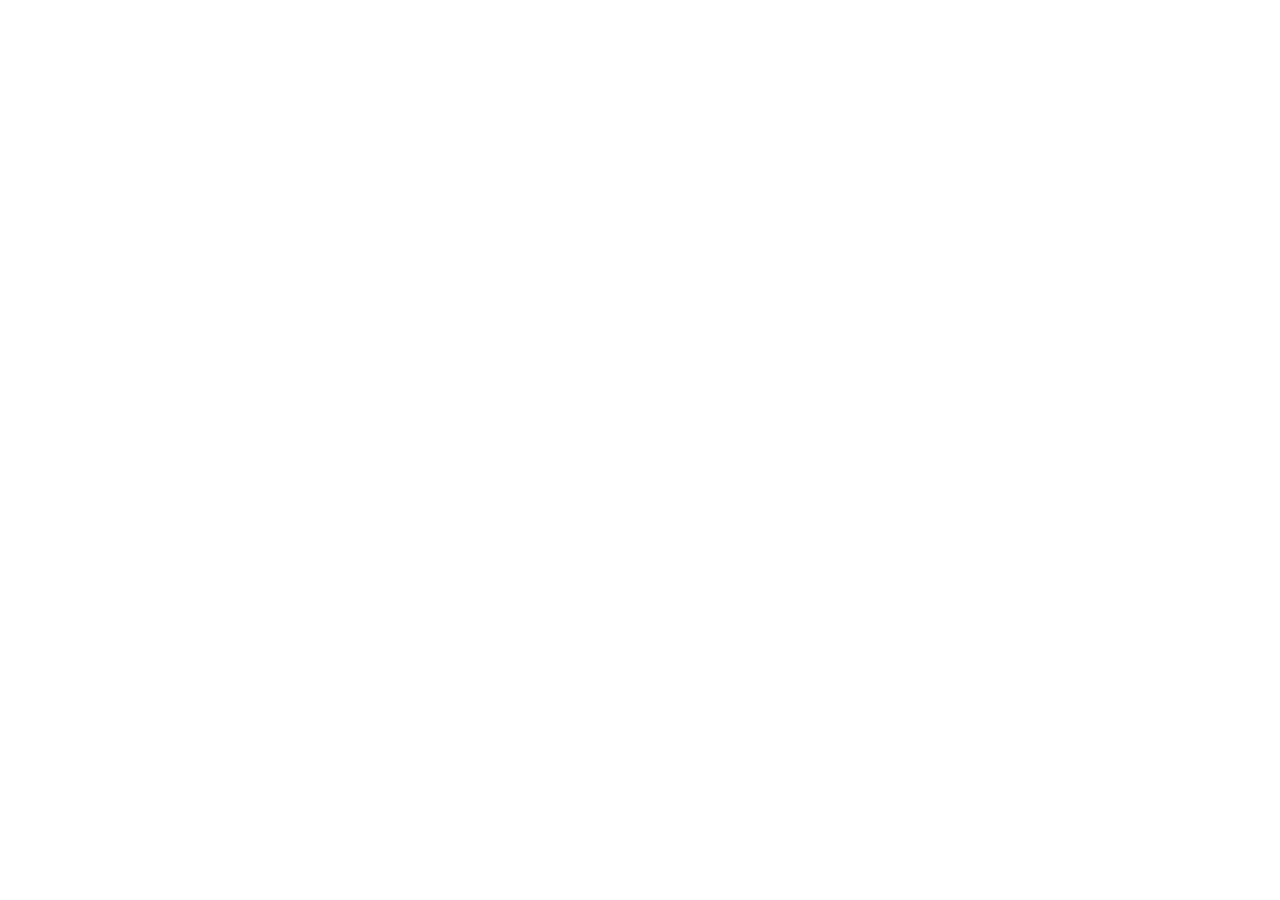
==== about.html @ caf55470 "Init : création du dépôt, arborescence des fichiers et structure HTML de base" ====
<!DOCTYPE html>
<html lang="fr">
<head> 
<meta charset="UTF-8"> 
<meta name="viewport" content="width=device-width, initial-scale=1.0"> 
<title>AfriTalent — Accueil</title> 
<!-- Bootstrap 5 via CDN : feuille de style --> 
<link 
href="https://cdn.jsdelivr.net/npm/bootstrap@5.3.0/dist/css/bootstrap.min.css" 
rel="stylesheet"> 
<!-- Votre feuille de style personnelle --> 
<link rel="stylesheet" href="css/style.css">
</head>
<body> 
<!-- Le contenu de la page sera ajoute ici --> 
<!-- Bootstrap 5 via CDN : script JavaScript --> 
<script 
src="https://cdn.jsdelivr.net/npm/bootstrap@5.3.0/dist/js/bootstrap.bundle.min.js"
></script> 
<!-- Votre script JavaScript --> 
<script src="js/main.js"></script>
</body>
</html>
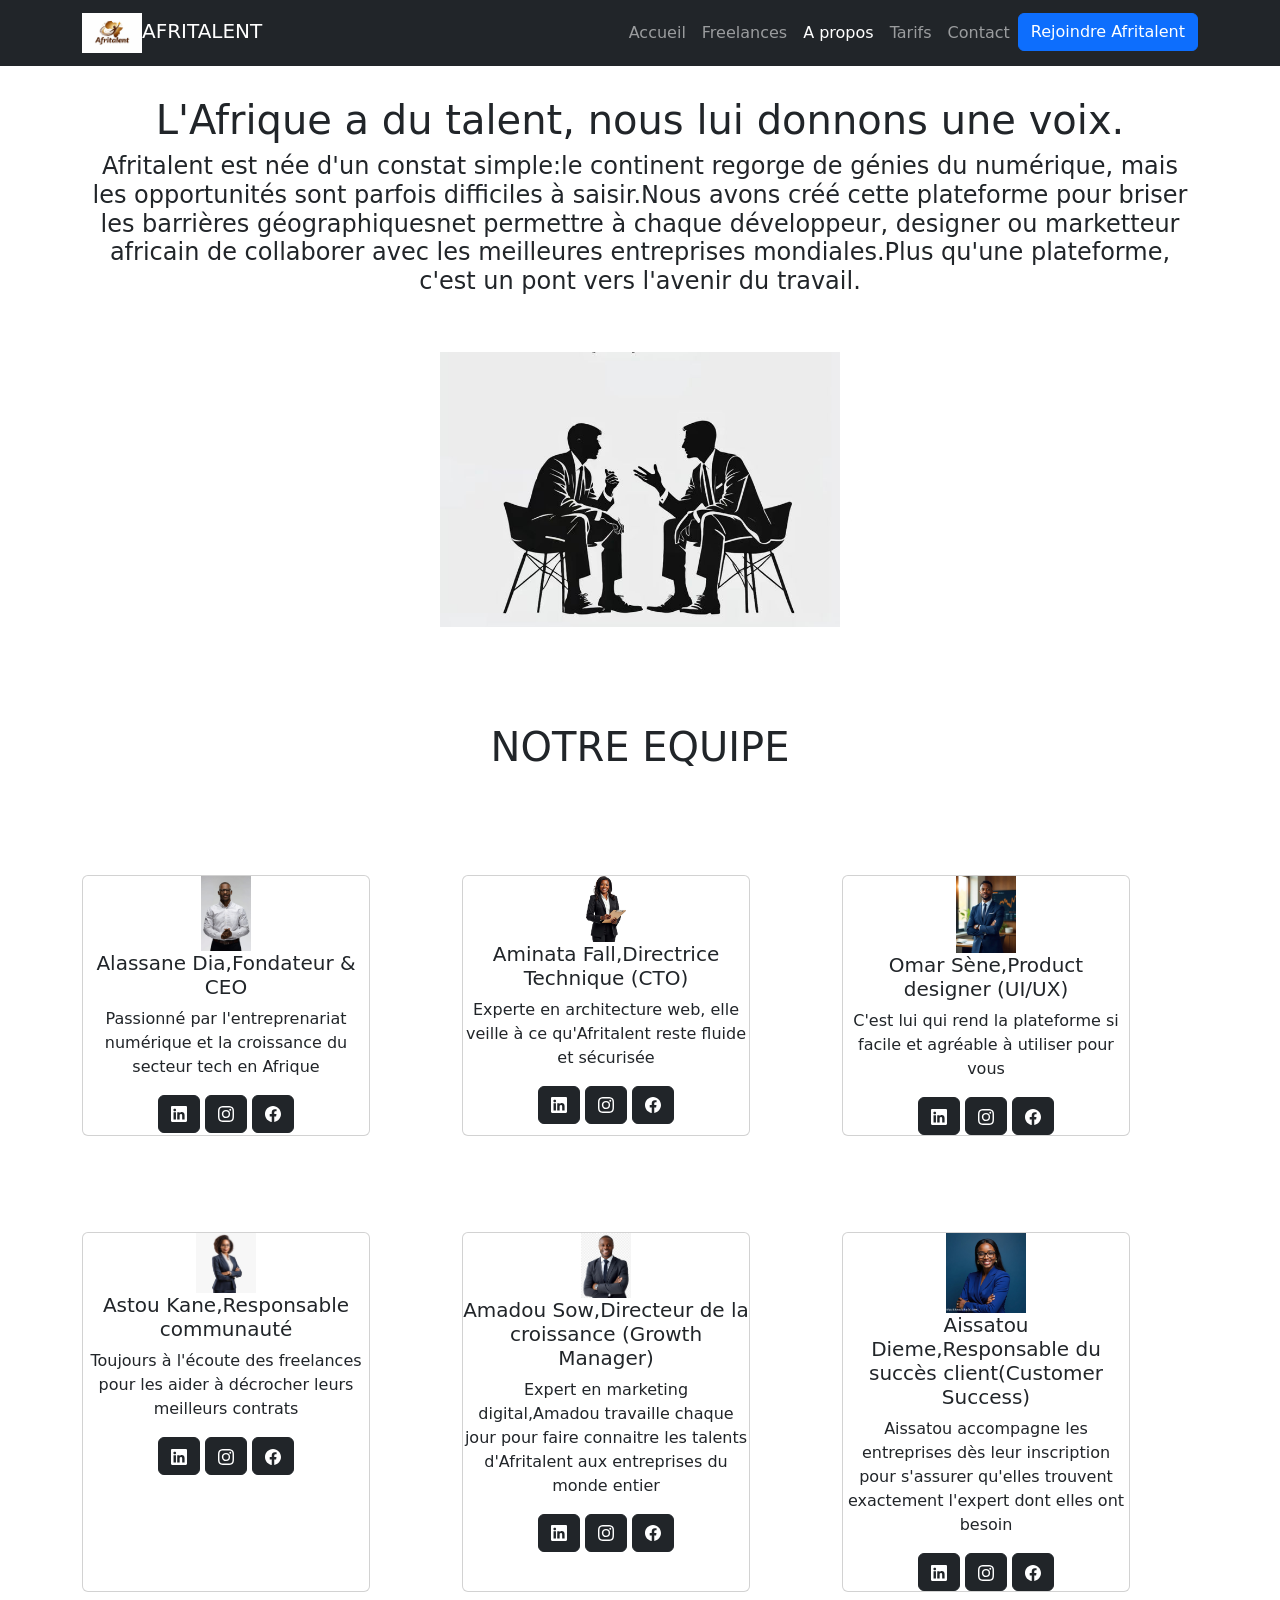
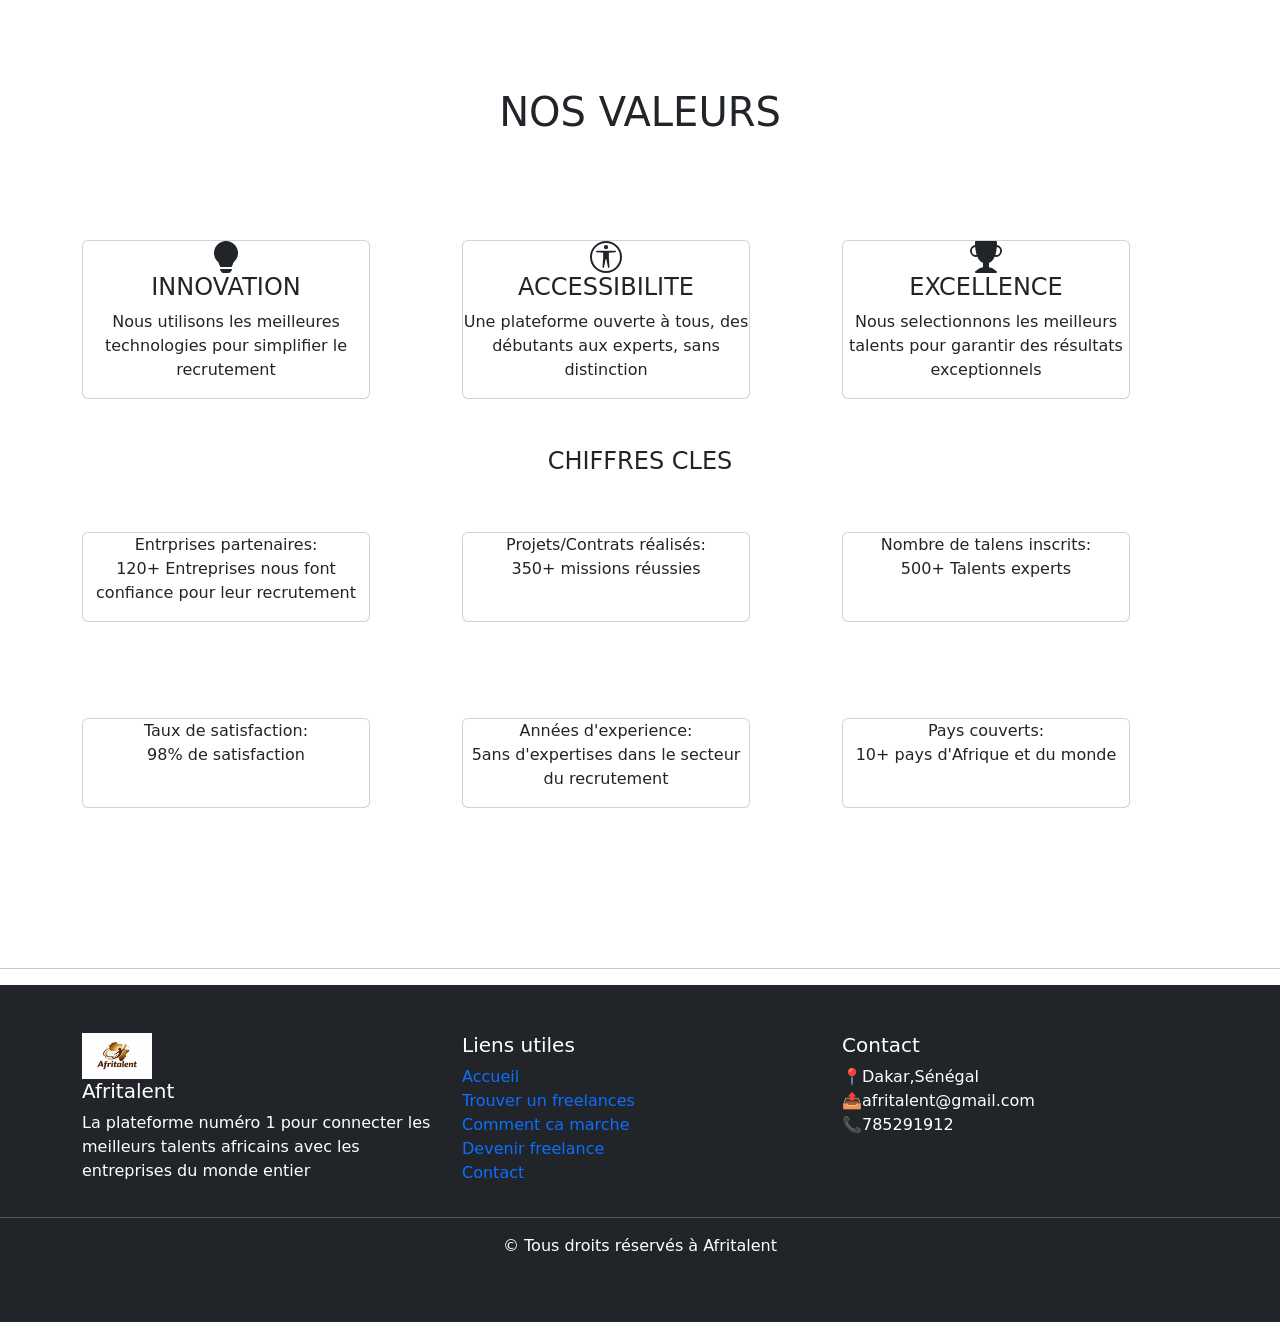
==== commit f10a31d1: "HTML : structure complète des 5 pages avec sections et contenu texte" ====
--- a/about.html
+++ b/about.html
@@ -3,7 +3,7 @@
 <head> 
 <meta charset="UTF-8"> 
 <meta name="viewport" content="width=device-width, initial-scale=1.0"> 
-<title>AfriTalent — Accueil</title> 
+<title>AfriTalent — About</title> 
 <!-- Bootstrap 5 via CDN : feuille de style --> 
 <link 
 href="https://cdn.jsdelivr.net/npm/bootstrap@5.3.0/dist/css/bootstrap.min.css" 
@@ -12,6 +12,279 @@
 <link rel="stylesheet" href="css/style.css">
 </head>
 <body> 
+    <header>
+     <nav class="navbar navbar-expand-lg navbar-dark bg-dark fixed-top">
+      <div class="container">
+        <a  class="navbar-brand " href="index.html"><img src="image/projet1.jpeg" alt="" width="60px">AFRITALENT</a>
+          <ul  class="navbar-nav ms-auto" id="menu"> 
+            <li class="nav-item"><a  class="nav-link" href="index.html" >Accueil</a></li>
+            <li class="nav-item"><a  class="nav-link" href="freelances.html">Freelances</a></li>
+            <li class="nav-item"><a  class="nav-link active" href="about.html">A propos</a></li>
+            <li class="nav-item"><a  class="nav-link" href="tarifs.html">Tarifs</a></li>
+            <li class="nav-item"><a  class="nav-link" href="contact.html">Contact</a></li>
+            <li class="nav-item">
+              <a  class="btn btn-primary text-white" href="#">Rejoindre Afritalent</a>
+            </li>
+          </ul>
+      </div>
+     </nav>
+  </header>
+  <section id="histoire" class="py-5">
+    <div class=" container py-5">
+      <div class="row text-center">
+        <h1>L'Afrique a du talent, nous lui donnons une voix.</h1>
+        <h4>Afritalent est née d'un constat simple:le continent regorge de génies du numérique, mais les opportunités sont parfois 
+        difficiles à saisir.Nous avons créé cette plateforme pour briser les barrières géographiquesnet permettre à chaque développeur, designer ou marketteur
+        africain de collaborer avec les meilleures entreprises mondiales.Plus qu'une plateforme, c'est un pont vers l'avenir du travail.
+        </h4>
+        <div class="text-center py-5">
+        <img src="image/22.jpg" alt="" width="400px" class="text-center">
+      </div>
+      <div class="py-5 text-center">
+         <h1>NOTRE EQUIPE</h1>
+      </div>
+      <div class="col-md-4 text-center py-5">
+        <div class="card h-100" style="width: 18rem;" >
+            <div class="text-center">
+              <img src="image/23.jpg" alt="" width="50px">
+              <h5>Alassane Dia,Fondateur & CEO</h5>
+              <P>Passionné par l'entreprenariat numérique et la croissance du secteur tech en Afrique</P>
+              <a href="#" class="btn btn-dark"><svg xmlns="http://www.w3.org/2000/svg" width="16" height="16" fill="currentColor" class="bi bi-linkedin" viewBox="0 0 16 16">
+                  <path d="M0 1.146C0 .513.526 0 1.175 0h13.65C15.474 0 16 .513 16 1.146v13.708c0 .633-.526 1.146-1.175 1.146H1.175C.526 16 0 15.487 0 14.854zm4.943 12.248V6.169H2.542v7.225zm-1.2-8.212c.837 0 1.358-.554 1.358-1.248-.015-.709-.52-1.248-1.342-1.248S2.4 3.226 2.4 3.934c0 .694.521 1.248 1.327 1.248zm4.908 8.212V9.359c0-.216.016-.432.08-.586.173-.431.568-.878 1.232-.878.869 0 1.216.662 1.216 1.634v3.865h2.401V9.25c0-2.22-1.184-3.252-2.764-3.252-1.274 0-1.845.7-2.165 1.193v.025h-.016l.016-.025V6.169h-2.4c.03.678 0 7.225 0 7.225z"/>
+                </svg></a>
+                <a href="#" class="btn btn-dark"><svg xmlns="http://www.w3.org/2000/svg" width="16" height="16" fill="currentColor" class="bi bi-instagram" viewBox="0 0 16 16">
+                <path d="M8 0C5.829 0 5.556.01 4.703.048 3.85.088 3.269.222 2.76.42a3.9 3.9 0 0 0-1.417.923A3.9 3.9 0 0 0 .42 2.76C.222 3.268.087 3.85.048 4.7.01 5.555 0 5.827 0 8.001c0 2.172.01 2.444.048 3.297.04.852.174 1.433.372 1.942.205.526.478.972.923 1.417.444.445.89.719 1.416.923.51.198 1.09.333 1.942.372C5.555 15.99 5.827 16 8 16s2.444-.01 3.298-.048c.851-.04 1.434-.174 1.943-.372a3.9 3.9 0 0 0 1.416-.923c.445-.445.718-.891.923-1.417.197-.509.332-1.09.372-1.942C15.99 10.445 16 10.173 16 8s-.01-2.445-.048-3.299c-.04-.851-.175-1.433-.372-1.941a3.9 3.9 0 0 0-.923-1.417A3.9 3.9 0 0 0 13.24.42c-.51-.198-1.092-.333-1.943-.372C10.443.01 10.172 0 7.998 0zm-.717 1.442h.718c2.136 0 2.389.007 3.232.046.78.035 1.204.166 1.486.275.373.145.64.319.92.599s.453.546.598.92c.11.281.24.705.275 1.485.039.843.047 1.096.047 3.231s-.008 2.389-.047 3.232c-.035.78-.166 1.203-.275 1.485a2.5 2.5 0 0 1-.599.919c-.28.28-.546.453-.92.598-.28.11-.704.24-1.485.276-.843.038-1.096.047-3.232.047s-2.39-.009-3.233-.047c-.78-.036-1.203-.166-1.485-.276a2.5 2.5 0 0 1-.92-.598 2.5 2.5 0 0 1-.6-.92c-.109-.281-.24-.705-.275-1.485-.038-.843-.046-1.096-.046-3.233s.008-2.388.046-3.231c.036-.78.166-1.204.276-1.486.145-.373.319-.64.599-.92s.546-.453.92-.598c.282-.11.705-.24 1.485-.276.738-.034 1.024-.044 2.515-.045zm4.988 1.328a.96.96 0 1 0 0 1.92.96.96 0 0 0 0-1.92m-4.27 1.122a4.109 4.109 0 1 0 0 8.217 4.109 4.109 0 0 0 0-8.217m0 1.441a2.667 2.667 0 1 1 0 5.334 2.667 2.667 0 0 1 0-5.334"/>
+                  </svg></a>
+                  <a href="#" class="btn btn-dark"><svg xmlns="http://www.w3.org/2000/svg" width="16" height="16" fill="currentColor" class="bi bi-facebook" viewBox="0 0 16 16">
+                   <path d="M16 8.049c0-4.446-3.582-8.05-8-8.05C3.58 0-.002 3.603-.002 8.05c0 4.017 2.926 7.347 6.75 7.951v-5.625h-2.03V8.05H6.75V6.275c0-2.017 1.195-3.131 3.022-3.131.876 0 1.791.157 1.791.157v1.98h-1.009c-.993 0-1.303.621-1.303 1.258v1.51h2.218l-.354 2.326H9.25V16c3.824-.604 6.75-3.934 6.75-7.951"/>
+                  </svg></a>
+                  
+            </div>
+        </div>
+      </div>
+
+      <div class="col-md-4 py-5 text-center">
+        <div class="card h-100" style="width: 18rem;" >
+            <div class="text-center">
+              <img src="image/24.jpg" alt="" width="40px">
+              <h5>Aminata Fall,Directrice Technique (CTO)</h5>
+              <P>Experte en architecture web, elle veille à ce qu'Afritalent reste fluide et sécurisée</P>
+              <a href="#" class="btn btn-dark"><svg xmlns="http://www.w3.org/2000/svg" width="16" height="16" fill="currentColor" class="bi bi-linkedin" viewBox="0 0 16 16">
+                  <path d="M0 1.146C0 .513.526 0 1.175 0h13.65C15.474 0 16 .513 16 1.146v13.708c0 .633-.526 1.146-1.175 1.146H1.175C.526 16 0 15.487 0 14.854zm4.943 12.248V6.169H2.542v7.225zm-1.2-8.212c.837 0 1.358-.554 1.358-1.248-.015-.709-.52-1.248-1.342-1.248S2.4 3.226 2.4 3.934c0 .694.521 1.248 1.327 1.248zm4.908 8.212V9.359c0-.216.016-.432.08-.586.173-.431.568-.878 1.232-.878.869 0 1.216.662 1.216 1.634v3.865h2.401V9.25c0-2.22-1.184-3.252-2.764-3.252-1.274 0-1.845.7-2.165 1.193v.025h-.016l.016-.025V6.169h-2.4c.03.678 0 7.225 0 7.225z"/>
+                </svg></a>
+              <a href="#" class="btn btn-dark"><svg xmlns="http://www.w3.org/2000/svg" width="16" height="16" fill="currentColor" class="bi bi-instagram" viewBox="0 0 16 16">
+                <path d="M8 0C5.829 0 5.556.01 4.703.048 3.85.088 3.269.222 2.76.42a3.9 3.9 0 0 0-1.417.923A3.9 3.9 0 0 0 .42 2.76C.222 3.268.087 3.85.048 4.7.01 5.555 0 5.827 0 8.001c0 2.172.01 2.444.048 3.297.04.852.174 1.433.372 1.942.205.526.478.972.923 1.417.444.445.89.719 1.416.923.51.198 1.09.333 1.942.372C5.555 15.99 5.827 16 8 16s2.444-.01 3.298-.048c.851-.04 1.434-.174 1.943-.372a3.9 3.9 0 0 0 1.416-.923c.445-.445.718-.891.923-1.417.197-.509.332-1.09.372-1.942C15.99 10.445 16 10.173 16 8s-.01-2.445-.048-3.299c-.04-.851-.175-1.433-.372-1.941a3.9 3.9 0 0 0-.923-1.417A3.9 3.9 0 0 0 13.24.42c-.51-.198-1.092-.333-1.943-.372C10.443.01 10.172 0 7.998 0zm-.717 1.442h.718c2.136 0 2.389.007 3.232.046.78.035 1.204.166 1.486.275.373.145.64.319.92.599s.453.546.598.92c.11.281.24.705.275 1.485.039.843.047 1.096.047 3.231s-.008 2.389-.047 3.232c-.035.78-.166 1.203-.275 1.485a2.5 2.5 0 0 1-.599.919c-.28.28-.546.453-.92.598-.28.11-.704.24-1.485.276-.843.038-1.096.047-3.232.047s-2.39-.009-3.233-.047c-.78-.036-1.203-.166-1.485-.276a2.5 2.5 0 0 1-.92-.598 2.5 2.5 0 0 1-.6-.92c-.109-.281-.24-.705-.275-1.485-.038-.843-.046-1.096-.046-3.233s.008-2.388.046-3.231c.036-.78.166-1.204.276-1.486.145-.373.319-.64.599-.92s.546-.453.92-.598c.282-.11.705-.24 1.485-.276.738-.034 1.024-.044 2.515-.045zm4.988 1.328a.96.96 0 1 0 0 1.92.96.96 0 0 0 0-1.92m-4.27 1.122a4.109 4.109 0 1 0 0 8.217 4.109 4.109 0 0 0 0-8.217m0 1.441a2.667 2.667 0 1 1 0 5.334 2.667 2.667 0 0 1 0-5.334"/>
+                  </svg></a>
+                 <a href="#" class="btn btn-dark"><svg xmlns="http://www.w3.org/2000/svg" width="16" height="16" fill="currentColor" class="bi bi-facebook" viewBox="0 0 16 16">
+                   <path d="M16 8.049c0-4.446-3.582-8.05-8-8.05C3.58 0-.002 3.603-.002 8.05c0 4.017 2.926 7.347 6.75 7.951v-5.625h-2.03V8.05H6.75V6.275c0-2.017 1.195-3.131 3.022-3.131.876 0 1.791.157 1.791.157v1.98h-1.009c-.993 0-1.303.621-1.303 1.258v1.51h2.218l-.354 2.326H9.25V16c3.824-.604 6.75-3.934 6.75-7.951"/>
+                  </svg></a>
+                 
+            </div>
+        </div>
+      </div>
+
+      <div class="col-md-4 py-5 text-center">
+        <div class="card h-100" style="width: 18rem;" >
+            <div class="text-center">
+              <img src="image/25.jpg" alt="" width="60px">
+              <h5>Omar Sène,Product designer (UI/UX)</h5>
+              <P>C'est lui qui rend la plateforme si facile et agréable à utiliser pour vous </P>
+              <a href="#" class="btn btn-dark"><svg xmlns="http://www.w3.org/2000/svg" width="16" height="16" fill="currentColor" class="bi bi-linkedin" viewBox="0 0 16 16">
+                  <path d="M0 1.146C0 .513.526 0 1.175 0h13.65C15.474 0 16 .513 16 1.146v13.708c0 .633-.526 1.146-1.175 1.146H1.175C.526 16 0 15.487 0 14.854zm4.943 12.248V6.169H2.542v7.225zm-1.2-8.212c.837 0 1.358-.554 1.358-1.248-.015-.709-.52-1.248-1.342-1.248S2.4 3.226 2.4 3.934c0 .694.521 1.248 1.327 1.248zm4.908 8.212V9.359c0-.216.016-.432.08-.586.173-.431.568-.878 1.232-.878.869 0 1.216.662 1.216 1.634v3.865h2.401V9.25c0-2.22-1.184-3.252-2.764-3.252-1.274 0-1.845.7-2.165 1.193v.025h-.016l.016-.025V6.169h-2.4c.03.678 0 7.225 0 7.225z"/>
+                </svg></a>
+              
+                <a href="#" class="btn btn-dark"><svg xmlns="http://www.w3.org/2000/svg" width="16" height="16" fill="currentColor" class="bi bi-instagram" viewBox="0 0 16 16">
+                <path d="M8 0C5.829 0 5.556.01 4.703.048 3.85.088 3.269.222 2.76.42a3.9 3.9 0 0 0-1.417.923A3.9 3.9 0 0 0 .42 2.76C.222 3.268.087 3.85.048 4.7.01 5.555 0 5.827 0 8.001c0 2.172.01 2.444.048 3.297.04.852.174 1.433.372 1.942.205.526.478.972.923 1.417.444.445.89.719 1.416.923.51.198 1.09.333 1.942.372C5.555 15.99 5.827 16 8 16s2.444-.01 3.298-.048c.851-.04 1.434-.174 1.943-.372a3.9 3.9 0 0 0 1.416-.923c.445-.445.718-.891.923-1.417.197-.509.332-1.09.372-1.942C15.99 10.445 16 10.173 16 8s-.01-2.445-.048-3.299c-.04-.851-.175-1.433-.372-1.941a3.9 3.9 0 0 0-.923-1.417A3.9 3.9 0 0 0 13.24.42c-.51-.198-1.092-.333-1.943-.372C10.443.01 10.172 0 7.998 0zm-.717 1.442h.718c2.136 0 2.389.007 3.232.046.78.035 1.204.166 1.486.275.373.145.64.319.92.599s.453.546.598.92c.11.281.24.705.275 1.485.039.843.047 1.096.047 3.231s-.008 2.389-.047 3.232c-.035.78-.166 1.203-.275 1.485a2.5 2.5 0 0 1-.599.919c-.28.28-.546.453-.92.598-.28.11-.704.24-1.485.276-.843.038-1.096.047-3.232.047s-2.39-.009-3.233-.047c-.78-.036-1.203-.166-1.485-.276a2.5 2.5 0 0 1-.92-.598 2.5 2.5 0 0 1-.6-.92c-.109-.281-.24-.705-.275-1.485-.038-.843-.046-1.096-.046-3.233s.008-2.388.046-3.231c.036-.78.166-1.204.276-1.486.145-.373.319-.64.599-.92s.546-.453.92-.598c.282-.11.705-.24 1.485-.276.738-.034 1.024-.044 2.515-.045zm4.988 1.328a.96.96 0 1 0 0 1.92.96.96 0 0 0 0-1.92m-4.27 1.122a4.109 4.109 0 1 0 0 8.217 4.109 4.109 0 0 0 0-8.217m0 1.441a2.667 2.667 0 1 1 0 5.334 2.667 2.667 0 0 1 0-5.334"/>
+                  </svg></a>
+                
+                  <a href="#" class="btn btn-dark"><svg xmlns="http://www.w3.org/2000/svg" width="16" height="16" fill="currentColor" class="bi bi-facebook" viewBox="0 0 16 16">
+                   <path d="M16 8.049c0-4.446-3.582-8.05-8-8.05C3.58 0-.002 3.603-.002 8.05c0 4.017 2.926 7.347 6.75 7.951v-5.625h-2.03V8.05H6.75V6.275c0-2.017 1.195-3.131 3.022-3.131.876 0 1.791.157 1.791.157v1.98h-1.009c-.993 0-1.303.621-1.303 1.258v1.51h2.218l-.354 2.326H9.25V16c3.824-.604 6.75-3.934 6.75-7.951"/>
+                  </svg></a>
+                  
+            </div>
+        </div>
+      </div>
+
+      <div class="col-md-4 py-5 text-center">
+        <div class="card h-100" style="width: 18rem;" >
+            <div class="text-center">
+              <img src="image/26.jpg" alt="" width="60px">
+              <h5>Astou Kane,Responsable communauté</h5>
+              <P>Toujours à l'écoute des freelances pour les aider à décrocher leurs meilleurs contrats</P>
+              <a href="#" class="btn btn-dark"><svg xmlns="http://www.w3.org/2000/svg" width="16" height="16" fill="currentColor" class="bi bi-linkedin" viewBox="0 0 16 16">
+                  <path d="M0 1.146C0 .513.526 0 1.175 0h13.65C15.474 0 16 .513 16 1.146v13.708c0 .633-.526 1.146-1.175 1.146H1.175C.526 16 0 15.487 0 14.854zm4.943 12.248V6.169H2.542v7.225zm-1.2-8.212c.837 0 1.358-.554 1.358-1.248-.015-.709-.52-1.248-1.342-1.248S2.4 3.226 2.4 3.934c0 .694.521 1.248 1.327 1.248zm4.908 8.212V9.359c0-.216.016-.432.08-.586.173-.431.568-.878 1.232-.878.869 0 1.216.662 1.216 1.634v3.865h2.401V9.25c0-2.22-1.184-3.252-2.764-3.252-1.274 0-1.845.7-2.165 1.193v.025h-.016l.016-.025V6.169h-2.4c.03.678 0 7.225 0 7.225z"/>
+                </svg></a>
+             
+                <a href="#" class="btn btn-dark"><svg xmlns="http://www.w3.org/2000/svg" width="16" height="16" fill="currentColor" class="bi bi-instagram" viewBox="0 0 16 16">
+                <path d="M8 0C5.829 0 5.556.01 4.703.048 3.85.088 3.269.222 2.76.42a3.9 3.9 0 0 0-1.417.923A3.9 3.9 0 0 0 .42 2.76C.222 3.268.087 3.85.048 4.7.01 5.555 0 5.827 0 8.001c0 2.172.01 2.444.048 3.297.04.852.174 1.433.372 1.942.205.526.478.972.923 1.417.444.445.89.719 1.416.923.51.198 1.09.333 1.942.372C5.555 15.99 5.827 16 8 16s2.444-.01 3.298-.048c.851-.04 1.434-.174 1.943-.372a3.9 3.9 0 0 0 1.416-.923c.445-.445.718-.891.923-1.417.197-.509.332-1.09.372-1.942C15.99 10.445 16 10.173 16 8s-.01-2.445-.048-3.299c-.04-.851-.175-1.433-.372-1.941a3.9 3.9 0 0 0-.923-1.417A3.9 3.9 0 0 0 13.24.42c-.51-.198-1.092-.333-1.943-.372C10.443.01 10.172 0 7.998 0zm-.717 1.442h.718c2.136 0 2.389.007 3.232.046.78.035 1.204.166 1.486.275.373.145.64.319.92.599s.453.546.598.92c.11.281.24.705.275 1.485.039.843.047 1.096.047 3.231s-.008 2.389-.047 3.232c-.035.78-.166 1.203-.275 1.485a2.5 2.5 0 0 1-.599.919c-.28.28-.546.453-.92.598-.28.11-.704.24-1.485.276-.843.038-1.096.047-3.232.047s-2.39-.009-3.233-.047c-.78-.036-1.203-.166-1.485-.276a2.5 2.5 0 0 1-.92-.598 2.5 2.5 0 0 1-.6-.92c-.109-.281-.24-.705-.275-1.485-.038-.843-.046-1.096-.046-3.233s.008-2.388.046-3.231c.036-.78.166-1.204.276-1.486.145-.373.319-.64.599-.92s.546-.453.92-.598c.282-.11.705-.24 1.485-.276.738-.034 1.024-.044 2.515-.045zm4.988 1.328a.96.96 0 1 0 0 1.92.96.96 0 0 0 0-1.92m-4.27 1.122a4.109 4.109 0 1 0 0 8.217 4.109 4.109 0 0 0 0-8.217m0 1.441a2.667 2.667 0 1 1 0 5.334 2.667 2.667 0 0 1 0-5.334"/>
+                  </svg></a>
+                
+                  <a href="#" class="btn btn-dark"><svg xmlns="http://www.w3.org/2000/svg" width="16" height="16" fill="currentColor" class="bi bi-facebook" viewBox="0 0 16 16">
+                   <path d="M16 8.049c0-4.446-3.582-8.05-8-8.05C3.58 0-.002 3.603-.002 8.05c0 4.017 2.926 7.347 6.75 7.951v-5.625h-2.03V8.05H6.75V6.275c0-2.017 1.195-3.131 3.022-3.131.876 0 1.791.157 1.791.157v1.98h-1.009c-.993 0-1.303.621-1.303 1.258v1.51h2.218l-.354 2.326H9.25V16c3.824-.604 6.75-3.934 6.75-7.951"/>
+                  </svg></a>
+                  
+            </div>
+        </div>
+      </div>
+
+      <div class="col-md-4 py-5 text-center">
+        <div class="card h-100" style="width: 18rem;" >
+            <div class="text-center">
+              <img src="image/27.jpg" alt="" width="50px">
+              <h5>Amadou Sow,Directeur de la croissance (Growth Manager)</h5>
+              <P>Expert en marketing digital,Amadou travaille chaque jour pour faire connaitre les talents d'Afritalent aux entreprises du monde entier</P>
+              <a href="#" class="btn btn-dark"><svg xmlns="http://www.w3.org/2000/svg" width="16" height="16" fill="currentColor" class="bi bi-linkedin" viewBox="0 0 16 16">
+                  <path d="M0 1.146C0 .513.526 0 1.175 0h13.65C15.474 0 16 .513 16 1.146v13.708c0 .633-.526 1.146-1.175 1.146H1.175C.526 16 0 15.487 0 14.854zm4.943 12.248V6.169H2.542v7.225zm-1.2-8.212c.837 0 1.358-.554 1.358-1.248-.015-.709-.52-1.248-1.342-1.248S2.4 3.226 2.4 3.934c0 .694.521 1.248 1.327 1.248zm4.908 8.212V9.359c0-.216.016-.432.08-.586.173-.431.568-.878 1.232-.878.869 0 1.216.662 1.216 1.634v3.865h2.401V9.25c0-2.22-1.184-3.252-2.764-3.252-1.274 0-1.845.7-2.165 1.193v.025h-.016l.016-.025V6.169h-2.4c.03.678 0 7.225 0 7.225z"/>
+                </svg></a>
+              
+                <a href="#" class="btn btn-dark"> <svg xmlns="http://www.w3.org/2000/svg" width="16" height="16" fill="currentColor" class="bi bi-instagram" viewBox="0 0 16 16">
+                <path d="M8 0C5.829 0 5.556.01 4.703.048 3.85.088 3.269.222 2.76.42a3.9 3.9 0 0 0-1.417.923A3.9 3.9 0 0 0 .42 2.76C.222 3.268.087 3.85.048 4.7.01 5.555 0 5.827 0 8.001c0 2.172.01 2.444.048 3.297.04.852.174 1.433.372 1.942.205.526.478.972.923 1.417.444.445.89.719 1.416.923.51.198 1.09.333 1.942.372C5.555 15.99 5.827 16 8 16s2.444-.01 3.298-.048c.851-.04 1.434-.174 1.943-.372a3.9 3.9 0 0 0 1.416-.923c.445-.445.718-.891.923-1.417.197-.509.332-1.09.372-1.942C15.99 10.445 16 10.173 16 8s-.01-2.445-.048-3.299c-.04-.851-.175-1.433-.372-1.941a3.9 3.9 0 0 0-.923-1.417A3.9 3.9 0 0 0 13.24.42c-.51-.198-1.092-.333-1.943-.372C10.443.01 10.172 0 7.998 0zm-.717 1.442h.718c2.136 0 2.389.007 3.232.046.78.035 1.204.166 1.486.275.373.145.64.319.92.599s.453.546.598.92c.11.281.24.705.275 1.485.039.843.047 1.096.047 3.231s-.008 2.389-.047 3.232c-.035.78-.166 1.203-.275 1.485a2.5 2.5 0 0 1-.599.919c-.28.28-.546.453-.92.598-.28.11-.704.24-1.485.276-.843.038-1.096.047-3.232.047s-2.39-.009-3.233-.047c-.78-.036-1.203-.166-1.485-.276a2.5 2.5 0 0 1-.92-.598 2.5 2.5 0 0 1-.6-.92c-.109-.281-.24-.705-.275-1.485-.038-.843-.046-1.096-.046-3.233s.008-2.388.046-3.231c.036-.78.166-1.204.276-1.486.145-.373.319-.64.599-.92s.546-.453.92-.598c.282-.11.705-.24 1.485-.276.738-.034 1.024-.044 2.515-.045zm4.988 1.328a.96.96 0 1 0 0 1.92.96.96 0 0 0 0-1.92m-4.27 1.122a4.109 4.109 0 1 0 0 8.217 4.109 4.109 0 0 0 0-8.217m0 1.441a2.667 2.667 0 1 1 0 5.334 2.667 2.667 0 0 1 0-5.334"/>
+                  </svg></a>
+               
+                  <a href="#" class="btn btn-dark"><svg xmlns="http://www.w3.org/2000/svg" width="16" height="16" fill="currentColor" class="bi bi-facebook" viewBox="0 0 16 16">
+                   <path d="M16 8.049c0-4.446-3.582-8.05-8-8.05C3.58 0-.002 3.603-.002 8.05c0 4.017 2.926 7.347 6.75 7.951v-5.625h-2.03V8.05H6.75V6.275c0-2.017 1.195-3.131 3.022-3.131.876 0 1.791.157 1.791.157v1.98h-1.009c-.993 0-1.303.621-1.303 1.258v1.51h2.218l-.354 2.326H9.25V16c3.824-.604 6.75-3.934 6.75-7.951"/>
+                  </svg></a>
+                  
+            </div>
+        </div>
+      </div>
+
+      <div class="col-md-4 py-5 text-center">
+        <div class="card h-100" style="width: 18rem;" >
+            <div class="text-center">
+              <img src="image/28.jpg" alt="" width="80px">
+              <h5>Aissatou Dieme,Responsable du succès client(Customer Success)</h5>
+              <P>Aissatou accompagne les entreprises dès leur inscription pour s'assurer qu'elles trouvent exactement l'expert dont elles ont besoin</P>
+              <a href="#" class="btn btn-dark"><svg xmlns="http://www.w3.org/2000/svg" width="16" height="16" fill="currentColor" class="bi bi-linkedin" viewBox="0 0 16 16">
+                  <path d="M0 1.146C0 .513.526 0 1.175 0h13.65C15.474 0 16 .513 16 1.146v13.708c0 .633-.526 1.146-1.175 1.146H1.175C.526 16 0 15.487 0 14.854zm4.943 12.248V6.169H2.542v7.225zm-1.2-8.212c.837 0 1.358-.554 1.358-1.248-.015-.709-.52-1.248-1.342-1.248S2.4 3.226 2.4 3.934c0 .694.521 1.248 1.327 1.248zm4.908 8.212V9.359c0-.216.016-.432.08-.586.173-.431.568-.878 1.232-.878.869 0 1.216.662 1.216 1.634v3.865h2.401V9.25c0-2.22-1.184-3.252-2.764-3.252-1.274 0-1.845.7-2.165 1.193v.025h-.016l.016-.025V6.169h-2.4c.03.678 0 7.225 0 7.225z"/>
+                </svg></a>
+             
+                <a href="#" class="btn btn-dark"><svg xmlns="http://www.w3.org/2000/svg" width="16" height="16" fill="currentColor" class="bi bi-instagram" viewBox="0 0 16 16">
+                <path d="M8 0C5.829 0 5.556.01 4.703.048 3.85.088 3.269.222 2.76.42a3.9 3.9 0 0 0-1.417.923A3.9 3.9 0 0 0 .42 2.76C.222 3.268.087 3.85.048 4.7.01 5.555 0 5.827 0 8.001c0 2.172.01 2.444.048 3.297.04.852.174 1.433.372 1.942.205.526.478.972.923 1.417.444.445.89.719 1.416.923.51.198 1.09.333 1.942.372C5.555 15.99 5.827 16 8 16s2.444-.01 3.298-.048c.851-.04 1.434-.174 1.943-.372a3.9 3.9 0 0 0 1.416-.923c.445-.445.718-.891.923-1.417.197-.509.332-1.09.372-1.942C15.99 10.445 16 10.173 16 8s-.01-2.445-.048-3.299c-.04-.851-.175-1.433-.372-1.941a3.9 3.9 0 0 0-.923-1.417A3.9 3.9 0 0 0 13.24.42c-.51-.198-1.092-.333-1.943-.372C10.443.01 10.172 0 7.998 0zm-.717 1.442h.718c2.136 0 2.389.007 3.232.046.78.035 1.204.166 1.486.275.373.145.64.319.92.599s.453.546.598.92c.11.281.24.705.275 1.485.039.843.047 1.096.047 3.231s-.008 2.389-.047 3.232c-.035.78-.166 1.203-.275 1.485a2.5 2.5 0 0 1-.599.919c-.28.28-.546.453-.92.598-.28.11-.704.24-1.485.276-.843.038-1.096.047-3.232.047s-2.39-.009-3.233-.047c-.78-.036-1.203-.166-1.485-.276a2.5 2.5 0 0 1-.92-.598 2.5 2.5 0 0 1-.6-.92c-.109-.281-.24-.705-.275-1.485-.038-.843-.046-1.096-.046-3.233s.008-2.388.046-3.231c.036-.78.166-1.204.276-1.486.145-.373.319-.64.599-.92s.546-.453.92-.598c.282-.11.705-.24 1.485-.276.738-.034 1.024-.044 2.515-.045zm4.988 1.328a.96.96 0 1 0 0 1.92.96.96 0 0 0 0-1.92m-4.27 1.122a4.109 4.109 0 1 0 0 8.217 4.109 4.109 0 0 0 0-8.217m0 1.441a2.667 2.667 0 1 1 0 5.334 2.667 2.667 0 0 1 0-5.334"/>
+                  </svg></a>
+                
+                  <a href="#" class="btn btn-dark"><svg xmlns="http://www.w3.org/2000/svg" width="16" height="16" fill="currentColor" class="bi bi-facebook" viewBox="0 0 16 16">
+                   <path d="M16 8.049c0-4.446-3.582-8.05-8-8.05C3.58 0-.002 3.603-.002 8.05c0 4.017 2.926 7.347 6.75 7.951v-5.625h-2.03V8.05H6.75V6.275c0-2.017 1.195-3.131 3.022-3.131.876 0 1.791.157 1.791.157v1.98h-1.009c-.993 0-1.303.621-1.303 1.258v1.51h2.218l-.354 2.326H9.25V16c3.824-.604 6.75-3.934 6.75-7.951"/>
+                  </svg></a>
+                  
+            </div>
+        </div>
+      </div>
+
+       <div class="py-5 text-center">
+         <h1>NOS VALEURS</h1>
+      </div>
+      <div class="col-md-4 py-5">
+        <div class="card h-100" style="width: 18rem;" >
+          <div class="text-center">
+             <svg xmlns="http://www.w3.org/2000/svg" width="32" height="32" fill="currentColor" class="bi bi-lightbulb-fill" viewBox="0 0 16 16">
+              <path d="M2 6a6 6 0 1 1 10.174 4.31c-.203.196-.359.4-.453.619l-.762 1.769A.5.5 0 0 1 10.5 13h-5a.5.5 0 0 1-.46-.302l-.761-1.77a2 2 0 0 0-.453-.618A5.98 5.98 0 0 1 2 6m3 8.5a.5.5 0 0 1 .5-.5h5a.5.5 0 0 1 0 1l-.224.447a1 1 0 0 1-.894.553H6.618a1 1 0 0 1-.894-.553L5.5 15a.5.5 0 0 1-.5-.5"/>
+            </svg>
+          </div>
+          <h4>INNOVATION</h4>
+        <p>Nous utilisons les meilleures technologies pour simplifier le recrutement</p>
+        </div>
+      </div>
+
+      <div class="col-md-4 py-5">
+        <div class="card h-100" style="width: 18rem;" >
+          <div class="text-center">
+             <svg xmlns="http://www.w3.org/2000/svg" width="32" height="32" fill="currentColor" class="bi bi-universal-access-circle" viewBox="0 0 16 16">
+              <path d="M8 4.143A1.071 1.071 0 1 0 8 2a1.071 1.071 0 0 0 0 2.143m-4.668 1.47 3.24.316v2.5l-.323 4.585A.383.383 0 0 0 7 13.14l.826-4.017c.045-.18.301-.18.346 0L9 13.139a.383.383 0 0 0 .752-.125L9.43 8.43v-2.5l3.239-.316a.38.38 0 0 0-.047-.756H3.379a.38.38 0 0 0-.047.756Z"/>
+              <path d="M8 0a8 8 0 1 0 0 16A8 8 0 0 0 8 0M1 8a7 7 0 1 1 14 0A7 7 0 0 1 1 8"/>
+            </svg>
+          </div>
+          <h4>ACCESSIBILITE</h4>
+        <p>Une plateforme ouverte à tous, des débutants aux experts, sans distinction</p>
+        </div>
+      </div>
+
+<div class="col-md-4 py-5">
+        <div class="card h-100" style="width: 18rem;" >
+          <div class="text-center">
+             <svg xmlns="http://www.w3.org/2000/svg" width="32" height="32" fill="currentColor" class="bi bi-trophy-fill" viewBox="0 0 16 16">
+  <path d="M2.5.5A.5.5 0 0 1 3 0h10a.5.5 0 0 1 .5.5q0 .807-.034 1.536a3 3 0 1 1-1.133 5.89c-.79 1.865-1.878 2.777-2.833 3.011v2.173l1.425.356c.194.048.377.135.537.255L13.3 15.1a.5.5 0 0 1-.3.9H3a.5.5 0 0 1-.3-.9l1.838-1.379c.16-.12.343-.207.537-.255L6.5 13.11v-2.173c-.955-.234-2.043-1.146-2.833-3.012a3 3 0 1 1-1.132-5.89A33 33 0 0 1 2.5.5m.099 2.54a2 2 0 0 0 .72 3.935c-.333-1.05-.588-2.346-.72-3.935m10.083 3.935a2 2 0 0 0 .72-3.935c-.133 1.59-.388 2.885-.72 3.935"/>
+</svg>
+          </div>
+          <h4>EXCELLENCE</h4>
+        <p>Nous selectionnons les meilleurs talents pour garantir des résultats exceptionnels</p>
+        </div>
+      </div>
+
+      <h4>CHIFFRES CLES</h4>
+
+      <div class="col-md-4 py-5">
+         <div class="card h-100" style="width: 18rem;" >
+          <p>Entrprises partenaires:<br>120+ Entreprises nous font confiance pour leur recrutement</p>
+         </div>
+      </div>
+
+      <div class="col-md-4 py-5">
+         <div class="card h-100" style="width: 18rem;" >
+          <p>Projets/Contrats réalisés:<br>350+ missions réussies </p>
+         </div>
+      </div>
+
+      <div class="col-md-4 py-5">
+         <div class="card h-100" style="width: 18rem;" >
+          <p>Nombre de talens inscrits:<br>500+ Talents experts</p>
+         </div>
+      </div>
+
+      <div class="col-md-4 py-5">
+         <div class="card h-100" style="width: 18rem;" >
+          <p>Taux de satisfaction:<br>98% de satisfaction</p>
+         </div>
+      </div>
+
+      <div class="col-md-4 py-5">
+         <div class="card h-100" style="width: 18rem;" >
+          <p>Années d'experience:<br>5ans d'expertises dans le secteur du recrutement</p>
+         </div>
+      </div>
+
+      <div class="col-md-4 py-5">
+         <div class="card h-100" style="width: 18rem;" >
+          <p>Pays couverts:<br>10+ pays d'Afrique et du monde</p>
+         </div>
+      </div>
+      </div>
+    </div>
+  </section>
+
+  <hr>
+    <footer class="bg-dark text-white py-5">
+      <div class="container">
+        <div class="row">
+           <div class="col-md-4">
+             <img src="image/projet1.jpeg" alt="" width="70px">
+            <h5>Afritalent</h5>
+              <p>La plateforme numéro 1 pour connecter les meilleurs talents africains avec les entreprises du monde entier</p>
+            </div>
+          <div class="col-md-4">
+            <h5>Liens utiles</h5>
+              <ul class="list-unstyled">
+                <li><a href="index.html" class="text-decoration-none">Accueil</a></li>
+                <li><a href="freelances.html" class="text-decoration-none">Trouver un freelances</a></li>
+                <li><a href="tarifs.html" class="text-decoration-none">Comment ca marche</a></li>
+                <li><a href="freelances.html" class="text-decoration-none">Devenir freelance</a></li>
+                <li><a href="contact.html" class="text-decoration-none">Contact</a></li>
+              </ul>
+            </div>
+
+            <div class="col-md-4">
+            <h5>Contact</h5>
+              <ul class="list-unstyled">
+                <li>📍Dakar,Sénégal</li>
+                <li>📤afritalent@gmail.com</li>
+                <li>📞785291912</li>
+              </ul>
+            </div>
+        </div>
+      </div>
+      <hr>
+      <p class="text-center">&copy; Tous droits réservés à Afritalent</p>
+    </footer>
 <!-- Le contenu de la page sera ajoute ici --> 
 <!-- Bootstrap 5 via CDN : script JavaScript --> 
 <script 
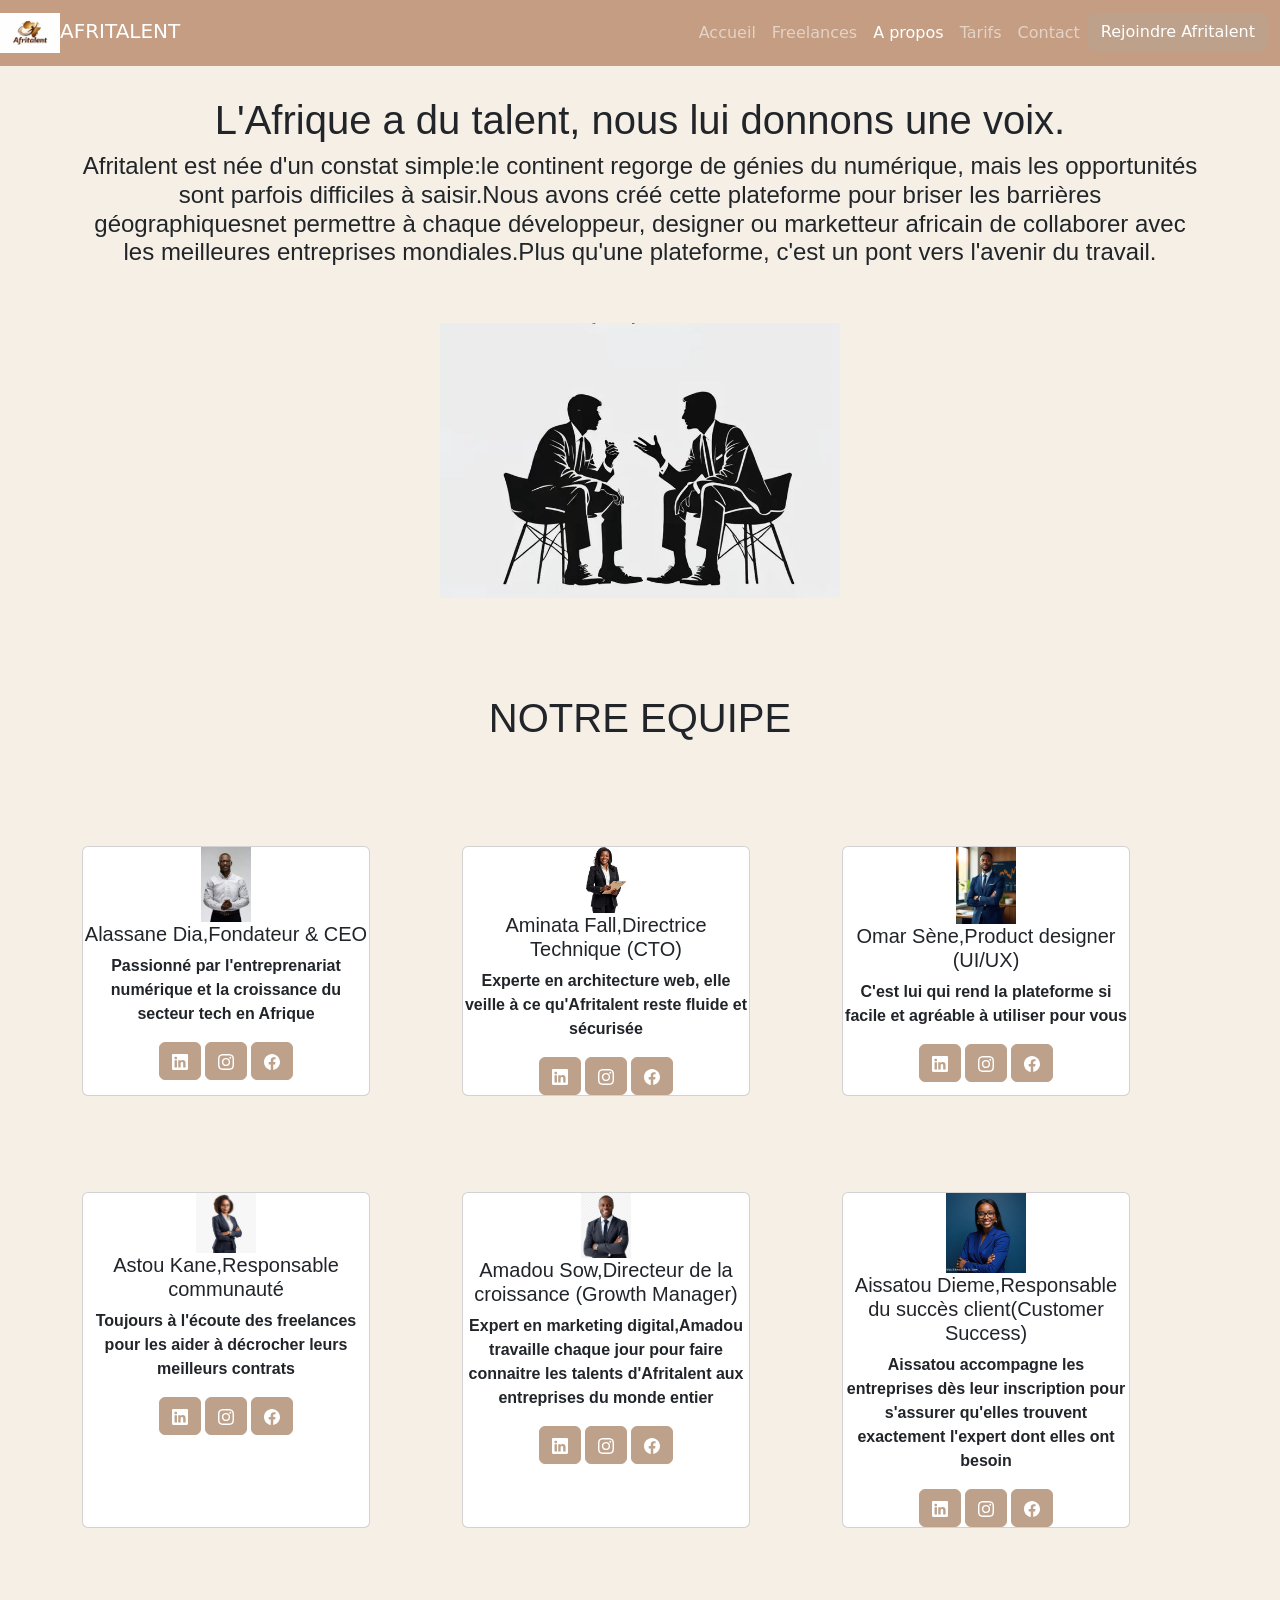
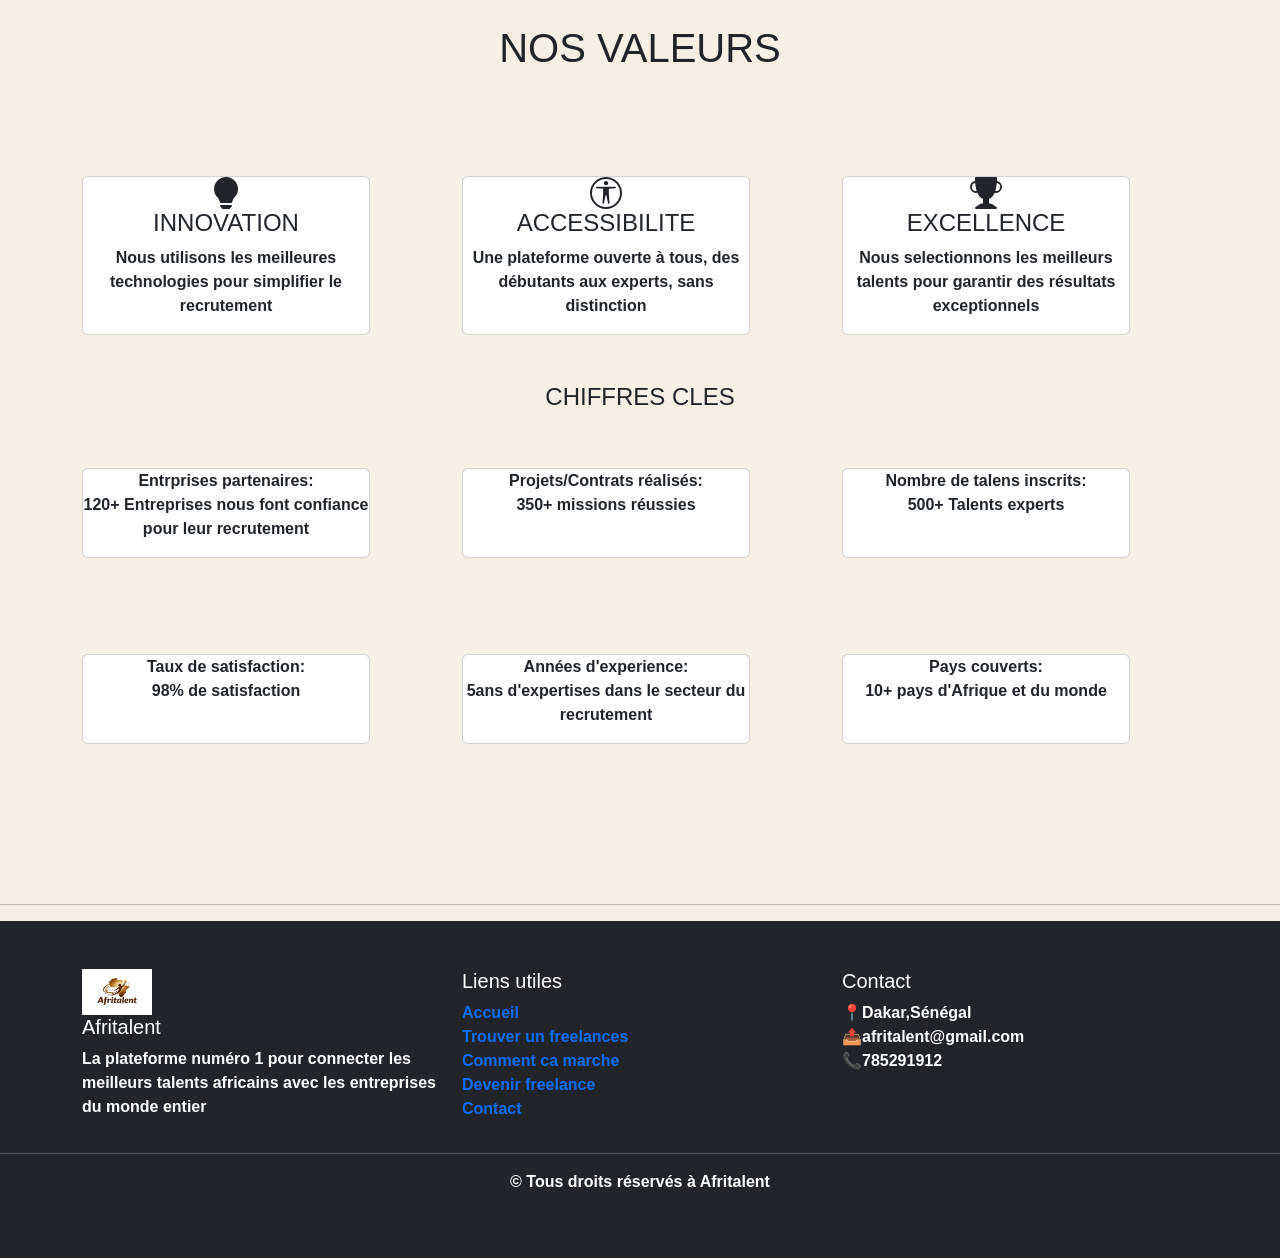
==== commit 35aeedc9: "HTML : commit3" ====
--- a/about.html
+++ b/about.html
@@ -13,8 +13,8 @@
 </head>
 <body> 
     <header>
-     <nav class="navbar navbar-expand-lg navbar-dark bg-dark fixed-top">
-      <div class="container">
+     <nav class="navbar navbar-expand-lg navbar-dark  fixed-top">
+      <div class="container-fluid nav">
         <a  class="navbar-brand " href="index.html"><img src="image/projet1.jpeg" alt="" width="60px">AFRITALENT</a>
           <ul  class="navbar-nav ms-auto" id="menu"> 
             <li class="nav-item"><a  class="nav-link" href="index.html" >Accueil</a></li>
@@ -23,7 +23,7 @@
             <li class="nav-item"><a  class="nav-link" href="tarifs.html">Tarifs</a></li>
             <li class="nav-item"><a  class="nav-link" href="contact.html">Contact</a></li>
             <li class="nav-item">
-              <a  class="btn btn-primary text-white" href="#">Rejoindre Afritalent</a>
+              <a  class="btn btn-dark text-white" href="contact.html">Rejoindre Afritalent</a>
             </li>
           </ul>
       </div>
--- a/css/style.css
+++ b/css/style.css
@@ -0,0 +1,55 @@
+
+@import url('https://fonts.googleapis.com/css2?family=Cossette+Texte:wght@400;700&family=Edu+AU+VIC+WA+NT+Guides:wght@400..700&family=Finlandica+Headline:ital,wght@0,100..900;1,100..900&family=Montserrat:ital,wght@0,100..900;1,100..900&display=swap');
+
+.root{
+   --primary-color: #E8D5CC;
+   --secondary-color: #D5CABC;
+   --background-color: #BDA18A;
+   --text-color: #f5efe6;
+   --white: #fff;
+   --space-small: 8px;
+   --space-medium: 16px;
+   --space-large: 32px;
+}
+
+.text-center{
+  font-family: "Cossette", sans-serif;
+  font-weight: 400;
+  font-style: normal;
+}
+
+.text-center{
+  font-family: "Cossette", sans-serif;
+  font-weight: 700;
+  font-style: normal;
+}
+ 
+.py-5{
+  font-family: "Cossette", sans-serif;
+  font-weight: 400;
+  font-style: normal;
+}
+
+.py-5{
+  font-family: "Cossette", sans-serif;
+  font-weight: 700;
+  font-style: normal;
+}
+
+body{
+    background-color: #f5efe6;
+    margin: 0;
+    padding: 0;
+ }
+ nav{
+    display: flex;
+    background-color: #C49D83;
+    top: 0;
+    margin-top: 0;
+ }
+ .btn{
+    background-color: #BDA18A;
+    border-color: #BDA18A;
+ }
+ 
+ 
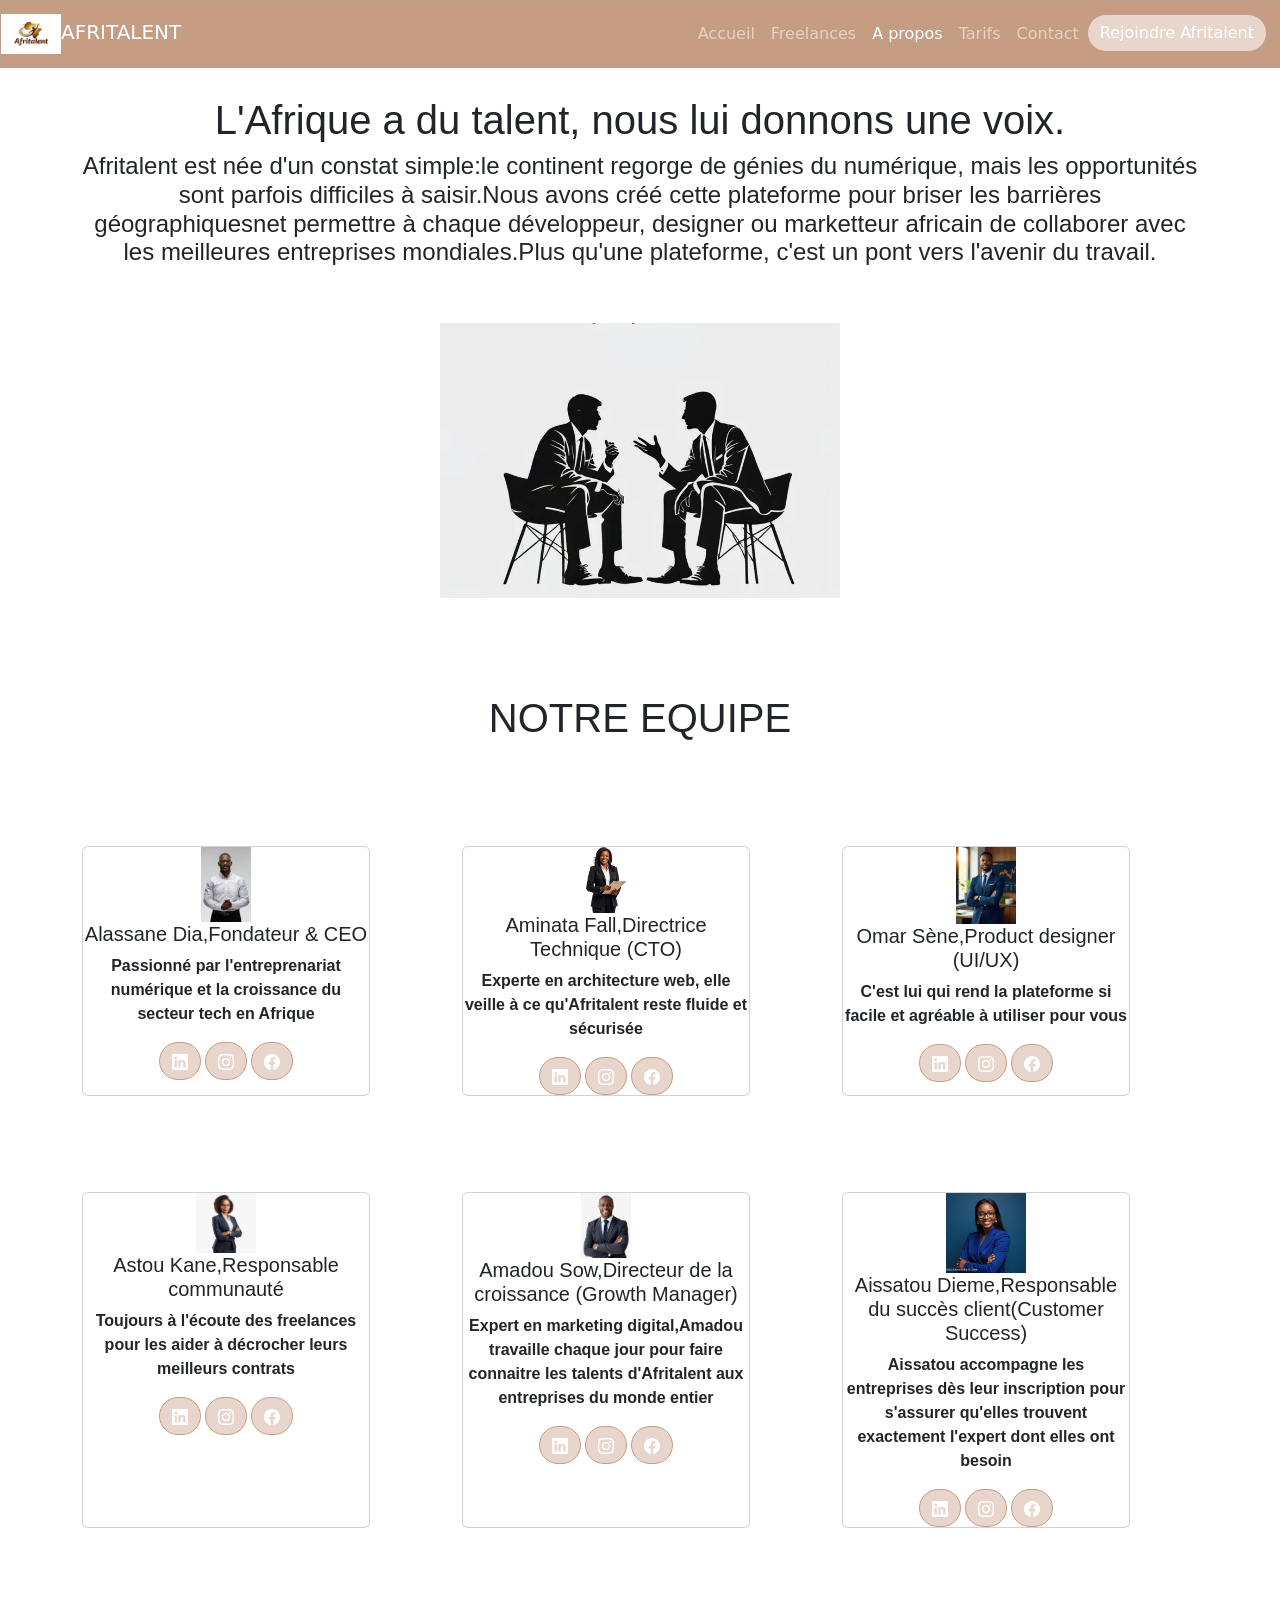
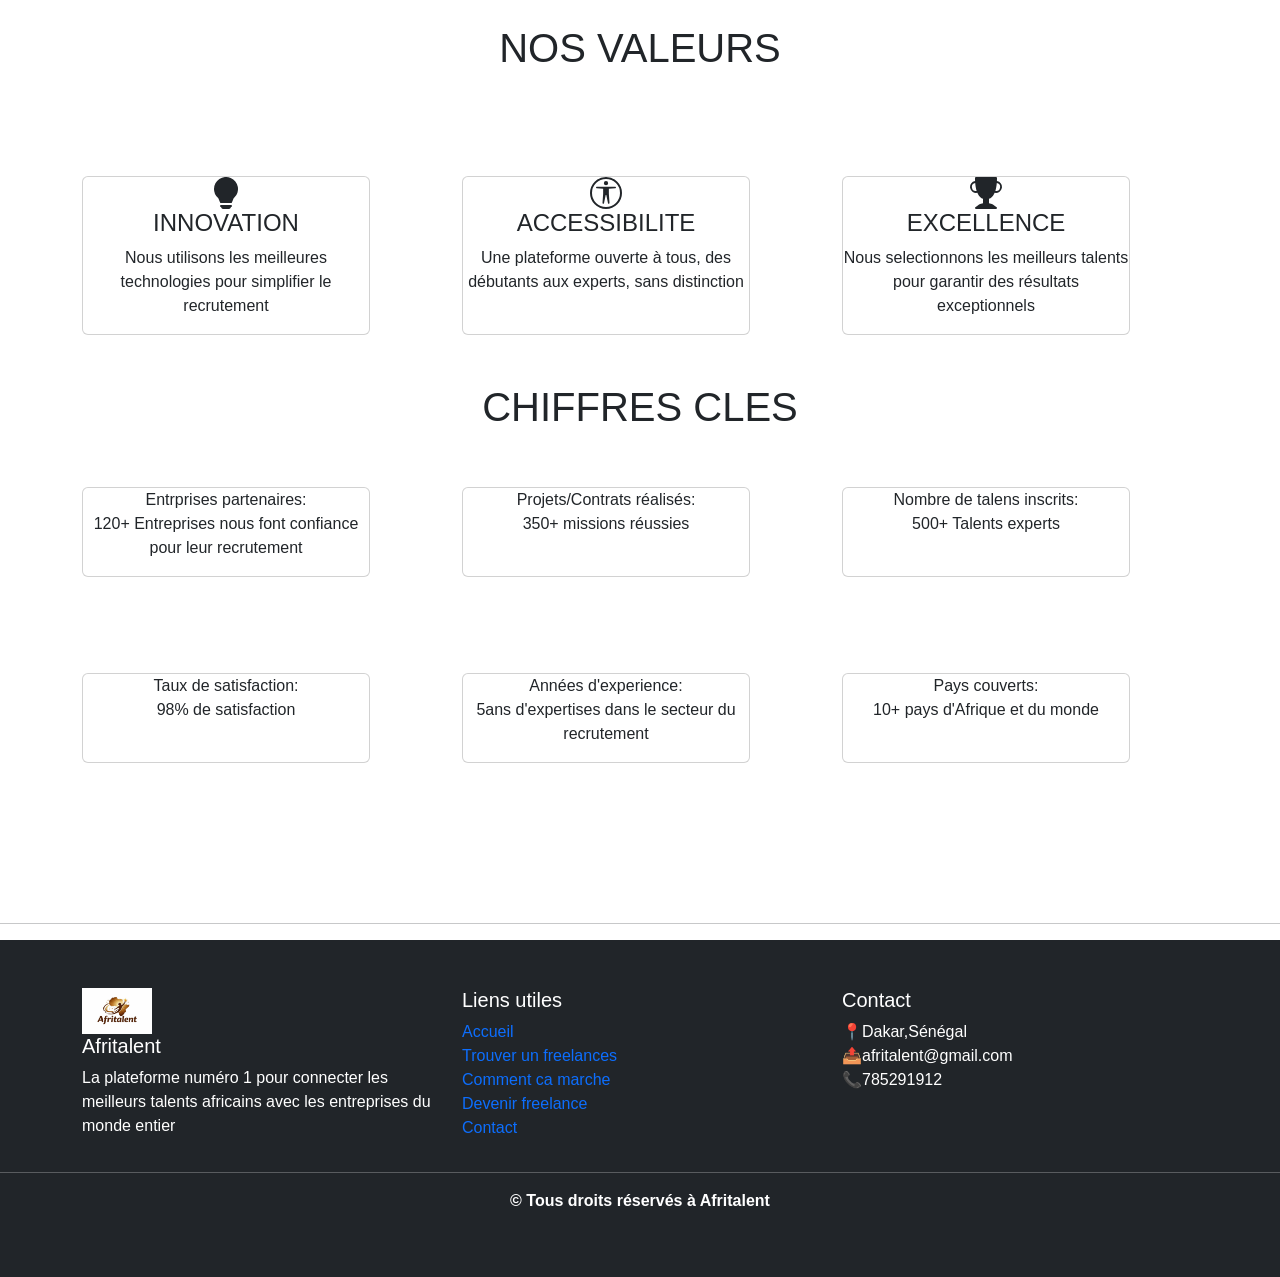
==== commit dc5288b3: "commit 4" ====
--- a/about.html
+++ b/about.html
@@ -211,7 +211,7 @@
         </div>
       </div>
 
-      <h4>CHIFFRES CLES</h4>
+      <h1>CHIFFRES CLES</h1>
 
       <div class="col-md-4 py-5">
          <div class="card h-100" style="width: 18rem;" >
--- a/css/style.css
+++ b/css/style.css
@@ -4,7 +4,7 @@
 .root{
    --primary-color: #E8D5CC;
    --secondary-color: #D5CABC;
-   --background-color: #BDA18A;
+   --background-color: ;
    --text-color: #f5efe6;
    --white: #fff;
    --space-small: 8px;
@@ -30,26 +30,200 @@
   font-style: normal;
 }
 
-.py-5{
-  font-family: "Cossette", sans-serif;
-  font-weight: 700;
-  font-style: normal;
-}
-
 body{
-    background-color: #f5efe6;
+    background-color: white;
     margin: 0;
     padding: 0;
  }
+
  nav{
     display: flex;
     background-color: #C49D83;
     top: 0;
     margin-top: 0;
+    padding: 15px 20px;
+    backdrop-filter: blur(15px);
+    border: 1px solid #BDA18A;
+   
  }
  .btn{
-    background-color: #BDA18A;
-    border-color: #BDA18A;
- }
+    background-color: #E8D5CC;
+    border-color: #C49D83;
+     border-radius: 50px;
+    transition: all 0.3s ease;
+ }
+ .btn:hover{
+   background:#D5CABC;
+  color: #E8D5CC;
+  transform: translateY(-3px);
+ }
+ #hero{
+  min-height: 100vh;
+  display: flex;
+  align-items: center;
+  justify-content: space-between;
+  text-align: center;
+  padding: 4rem 2rem;
+  background-image: url('../image/30.jpg');
+  background-color: rgb(116, 109, 109);
+  background-size: cover;
+  background-position: center 30%;
+  background-blend-mode: overlay;
+ }
+ .hero-text .subtitle{
+  text-align: left;
+  font-size: 1rem;
+  letter-spacing: 4px;
+  text-transform: uppercase;
+  margin-bottom: 1rem;
+  opacity: 0.8;
+ }
+ #hero .hero-text h1{
+  font-size: clamp(2rem, 4vw, 3rem);
+  color: black;
+  line-height: 2;
+  margin-bottom: 1rem;
+ }
+ #hero .hero-text h1 em{
+  color: black;
+  font-style: normal;
+ }
+ #hero .hero-text p{
+  color: black;
+  margin-bottom: 2rem;
+ }
+ .boutons{
+  display: flex;
+  gap: 2rem;
+  justify-content: center;
+  align-items: center;
+  flex-direction: row;
+  width: 100%;
+ }
+
+ .image img{
+  width: 900px;
+  opacity: 0.4;
+  border-radius: 20px;
+ }
+ .btn1{
+  padding: 1rem 2rem;
+  font-size: 1rem;
+  border-radius: 50px;
+  border: 2px solid white;
+  background: transparent;
+  text-decoration: none;
+  font-weight: 600;
+  transition: all 0.3s ease;
+ }
+ .btn1:hover{
+  background: #D5CABC;
+  color: white;
+  transform: translateY(-3px);
+ }
+ .btn2{
+  padding: 1rem 2rem;
+  font-size: 1rem;
+  border-radius: 50px;
+  border: 2px solid white;
+  background: transparent;
+  text-decoration: none;
+  font-weight: 600;
+  transition: all 0.3s ease;
+ }
+ .btn2:hover{
+  background: transparent;
+  color: #D5CABC;
+  transform: translateY(-3px);
+ }
+ #CCM{
+  padding: 4rem 3rem;
+  background-color: white;
+
+ } 
+ #CCM h2{
+  font-size: 2rem;
+  text-align: center;
+  margin-bottom: 2.5rem;
+  color: #C49D83;
+ } 
+ .bento-grid{
+  display: grid;
+  grid-template-columns: repeat(3, 1fr);
+  grid-template-rows: 200px 200px 220px;
+  gap: 0.8rem;
+  padding: 0 1rem;
+ }
+ .bento-card{
+  border-radius: 1rem;
+  padding: 1.5rem;
+  display: flex;
+  color: white;
+  background: #D5CABC;
+  min-height: 200px;
+  flex-direction: column;
+  justify-content: flex-end;
+  align-items: flex-start;
+   transition: transform 0.3s ease,
+              box-shadow 0.1s ease;
+ }
+ .bento-card:hover{
+  transform: translateY(-8px);
+  box-shadow: 0 10px 20px #E8D5CC;
+}
  
- 
+ .bento-card:nth-child(1),
+ .bento-card:nth-child(4),
+ .bento-card:nth-child(5){
+  grid-column: span 2;
+  background: #f5efe6;
+  color: black;
+ }
+ .bento-card:nth-child(2),
+  .bento-card:nth-child(3),
+  .bento-card:nth-child(6){
+  grid-column: span 1;
+  background: #f5efe6;
+  color: black;
+ }
+ .numéro{
+  font-size: 1.8rem;
+  font-weight: 700;
+  opacity: 0.3;
+  margin-bottom: auto;
+  color: rgb(22, 21, 21);
+ }
+ #categories{
+  padding: 5rem 3rem;
+  background: white;
+ }
+.services{
+  display: grid;
+  grid-template-columns: repeat(3, 1fr);
+  gap: 2rem;
+  max-width: 900px;
+  margin: auto;
+}
+.carte{
+  background: #f5efe6;
+  
+  border-radius: 1rem;
+  padding: 2rem 1rem;
+  text-align: center;
+  cursor: pointer;
+  transition: transform 0.3s ease,
+              box-shadow 0.3s ease;
+}
+.carte:hover{
+  transform: scale(1.05);
+  transition: 0.3s ease;
+  box-shadow: 0 10px 20px #E8D5CC;
+}
+.card{
+   transition: transform 0.3s ease,
+              box-shadow 0.3s ease;
+}
+.card:hover{
+  transform: translateY(-8px);
+  box-shadow: 0 10px 20px #E8D5CC;
+}
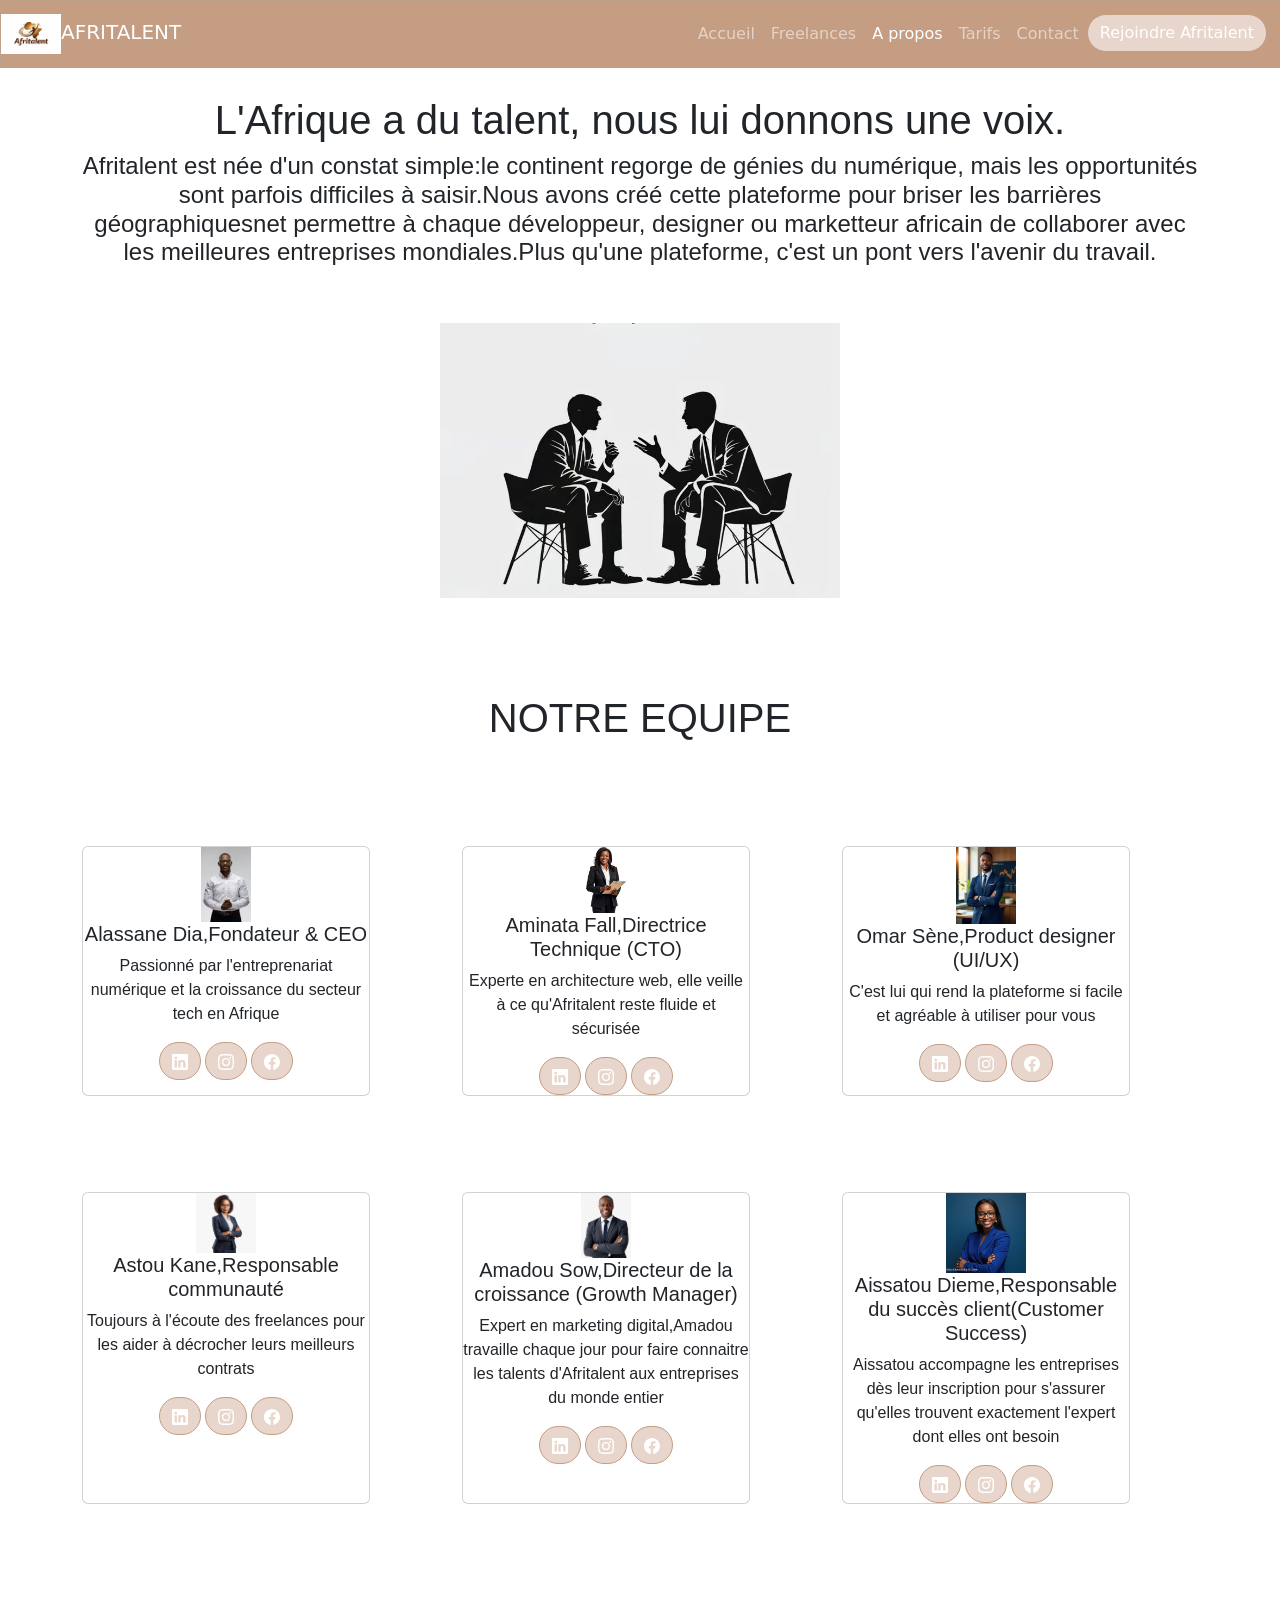
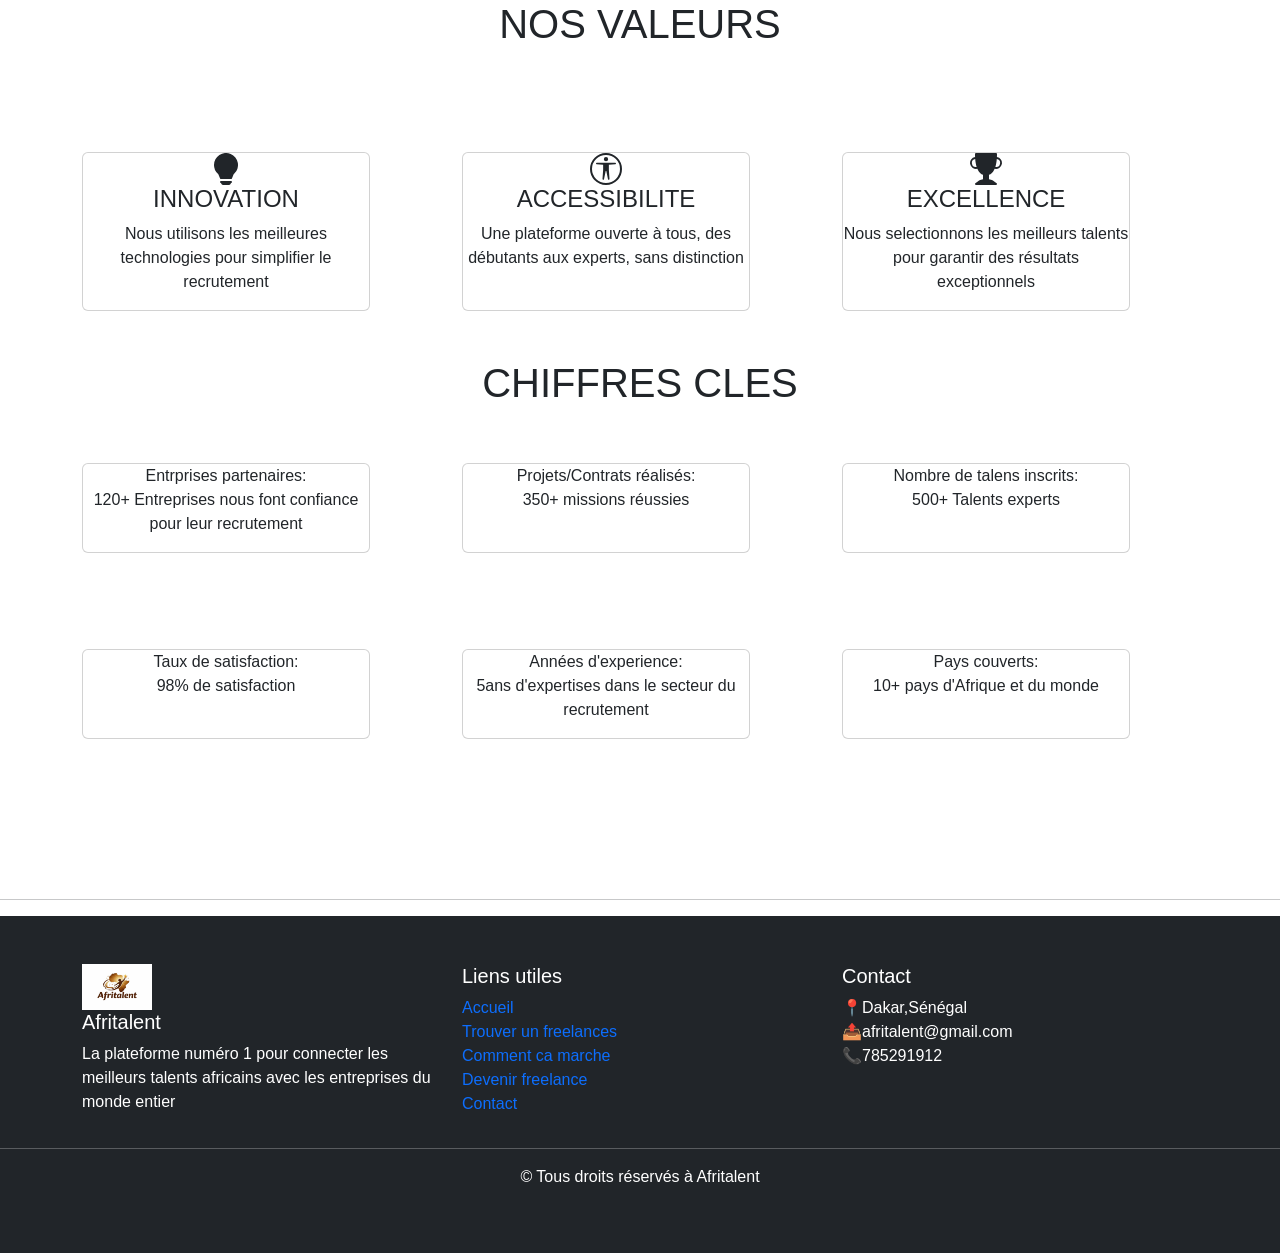
==== commit 8e837933: "commit 5" ====
--- a/about.html
+++ b/about.html
@@ -14,8 +14,18 @@
 <body> 
     <header>
      <nav class="navbar navbar-expand-lg navbar-dark  fixed-top">
-      <div class="container-fluid nav">
+      <div class="container-fluid nav" >
         <a  class="navbar-brand " href="index.html"><img src="image/projet1.jpeg" alt="" width="60px">AFRITALENT</a>
+         <!-- ✅ Bouton hamburger -->
+    <button class="navbar-toggler" type="button"
+            data-bs-toggle="collapse"
+            data-bs-target="#menuNav"
+            aria-controls="menuNav"
+            aria-expanded="false"
+            aria-label="Toggle navigation">
+      <span class="navbar-toggler-icon"></span>
+    </button>
+     <div class="collapse navbar-collapse" id="menuNav">
           <ul  class="navbar-nav ms-auto" id="menu"> 
             <li class="nav-item"><a  class="nav-link" href="index.html" >Accueil</a></li>
             <li class="nav-item"><a  class="nav-link" href="freelances.html">Freelances</a></li>
@@ -26,6 +36,7 @@
               <a  class="btn btn-dark text-white" href="contact.html">Rejoindre Afritalent</a>
             </li>
           </ul>
+          </div>
       </div>
      </nav>
   </header>
@@ -43,7 +54,7 @@
       <div class="py-5 text-center">
          <h1>NOTRE EQUIPE</h1>
       </div>
-      <div class="col-md-4 text-center py-5">
+      <div class="col-12, col-md-6, col-lg-4 text-center py-5">
         <div class="card h-100" style="width: 18rem;" >
             <div class="text-center">
               <img src="image/23.jpg" alt="" width="50px">
@@ -63,7 +74,7 @@
         </div>
       </div>
 
-      <div class="col-md-4 py-5 text-center">
+      <div class="col-12, col-md-6, col-lg-4 py-5 text-center">
         <div class="card h-100" style="width: 18rem;" >
             <div class="text-center">
               <img src="image/24.jpg" alt="" width="40px">
@@ -83,7 +94,7 @@
         </div>
       </div>
 
-      <div class="col-md-4 py-5 text-center">
+      <div class="col-12, col-md-6, col-lg-4 py-5 text-center">
         <div class="card h-100" style="width: 18rem;" >
             <div class="text-center">
               <img src="image/25.jpg" alt="" width="60px">
@@ -105,7 +116,7 @@
         </div>
       </div>
 
-      <div class="col-md-4 py-5 text-center">
+      <div class="col-12, col-md-6, col-lg-4 py-5 text-center">
         <div class="card h-100" style="width: 18rem;" >
             <div class="text-center">
               <img src="image/26.jpg" alt="" width="60px">
@@ -127,7 +138,7 @@
         </div>
       </div>
 
-      <div class="col-md-4 py-5 text-center">
+      <div class="col-12, col-md-6, col-lg-4 py-5 text-center">
         <div class="card h-100" style="width: 18rem;" >
             <div class="text-center">
               <img src="image/27.jpg" alt="" width="50px">
@@ -149,7 +160,7 @@
         </div>
       </div>
 
-      <div class="col-md-4 py-5 text-center">
+      <div class="col-12, col-md-6, col-lg-4 py-5 text-center">
         <div class="card h-100" style="width: 18rem;" >
             <div class="text-center">
               <img src="image/28.jpg" alt="" width="80px">
@@ -174,7 +185,7 @@
        <div class="py-5 text-center">
          <h1>NOS VALEURS</h1>
       </div>
-      <div class="col-md-4 py-5">
+      <div class="col-12, col-md-6, col-lg-4 py-5">
         <div class="card h-100" style="width: 18rem;" >
           <div class="text-center">
              <svg xmlns="http://www.w3.org/2000/svg" width="32" height="32" fill="currentColor" class="bi bi-lightbulb-fill" viewBox="0 0 16 16">
@@ -186,7 +197,7 @@
         </div>
       </div>
 
-      <div class="col-md-4 py-5">
+      <div class="col-12, col-md-6, col-lg-4 py-5">
         <div class="card h-100" style="width: 18rem;" >
           <div class="text-center">
              <svg xmlns="http://www.w3.org/2000/svg" width="32" height="32" fill="currentColor" class="bi bi-universal-access-circle" viewBox="0 0 16 16">
@@ -199,7 +210,7 @@
         </div>
       </div>
 
-<div class="col-md-4 py-5">
+<div class="col-12, col-md-6, col-lg-4 py-5">
         <div class="card h-100" style="width: 18rem;" >
           <div class="text-center">
              <svg xmlns="http://www.w3.org/2000/svg" width="32" height="32" fill="currentColor" class="bi bi-trophy-fill" viewBox="0 0 16 16">
@@ -213,37 +224,37 @@
 
       <h1>CHIFFRES CLES</h1>
 
-      <div class="col-md-4 py-5">
+      <div class="col-12, col-md-6, col-lg-4 py-5">
          <div class="card h-100" style="width: 18rem;" >
           <p>Entrprises partenaires:<br>120+ Entreprises nous font confiance pour leur recrutement</p>
          </div>
       </div>
 
-      <div class="col-md-4 py-5">
+      <div class="col-12, col-md-6, col-lg-4 py-5">
          <div class="card h-100" style="width: 18rem;" >
           <p>Projets/Contrats réalisés:<br>350+ missions réussies </p>
          </div>
       </div>
 
-      <div class="col-md-4 py-5">
+      <div class="col-12, col-md-6, col-lg-4 py-5">
          <div class="card h-100" style="width: 18rem;" >
           <p>Nombre de talens inscrits:<br>500+ Talents experts</p>
          </div>
       </div>
 
-      <div class="col-md-4 py-5">
+      <div class="col-12, col-md-6, col-lg-4 py-5">
          <div class="card h-100" style="width: 18rem;" >
           <p>Taux de satisfaction:<br>98% de satisfaction</p>
          </div>
       </div>
 
-      <div class="col-md-4 py-5">
+      <div class="col-12, col-md-6, col-lg-4 py-5">
          <div class="card h-100" style="width: 18rem;" >
           <p>Années d'experience:<br>5ans d'expertises dans le secteur du recrutement</p>
          </div>
       </div>
 
-      <div class="col-md-4 py-5">
+      <div class="col-12, col-md-6, col-lg-4 py-5">
          <div class="card h-100" style="width: 18rem;" >
           <p>Pays couverts:<br>10+ pays d'Afrique et du monde</p>
          </div>
@@ -256,12 +267,12 @@
     <footer class="bg-dark text-white py-5">
       <div class="container">
         <div class="row">
-           <div class="col-md-4">
+           <div class="col-12, col-md-6, col-lg-4">
              <img src="image/projet1.jpeg" alt="" width="70px">
             <h5>Afritalent</h5>
               <p>La plateforme numéro 1 pour connecter les meilleurs talents africains avec les entreprises du monde entier</p>
             </div>
-          <div class="col-md-4">
+          <div class="col-12, col-md-6, col-lg-4">
             <h5>Liens utiles</h5>
               <ul class="list-unstyled">
                 <li><a href="index.html" class="text-decoration-none">Accueil</a></li>
@@ -272,7 +283,7 @@
               </ul>
             </div>
 
-            <div class="col-md-4">
+            <div class="col-12, col-md-6, col-lg-4">
             <h5>Contact</h5>
               <ul class="list-unstyled">
                 <li>📍Dakar,Sénégal</li>
--- a/css/style.css
+++ b/css/style.css
@@ -1,10 +1,10 @@
 
 @import url('https://fonts.googleapis.com/css2?family=Cossette+Texte:wght@400;700&family=Edu+AU+VIC+WA+NT+Guides:wght@400..700&family=Finlandica+Headline:ital,wght@0,100..900;1,100..900&family=Montserrat:ital,wght@0,100..900;1,100..900&display=swap');
 
-.root{
+:root{
    --primary-color: #E8D5CC;
    --secondary-color: #D5CABC;
-   --background-color: ;
+   --background-color: #E8D5CC;
    --text-color: #f5efe6;
    --white: #fff;
    --space-small: 8px;
@@ -12,17 +12,24 @@
    --space-large: 32px;
 }
 
+html, body {
+  /* overflow-x: hidden;   ← empêche le scroll horizontal */
+  max-width: 100%;
+}
+
+
+
 .text-center{
   font-family: "Cossette", sans-serif;
   font-weight: 400;
   font-style: normal;
 }
 
-.text-center{
+/* .text-center{
   font-family: "Cossette", sans-serif;
   font-weight: 700;
   font-style: normal;
-}
+} */
  
 .py-5{
   font-family: "Cossette", sans-serif;
@@ -46,6 +53,7 @@
     border: 1px solid #BDA18A;
    
  }
+ 
  .btn{
     background-color: #E8D5CC;
     border-color: #C49D83;
@@ -80,8 +88,8 @@
  }
  #hero .hero-text h1{
   font-size: clamp(2rem, 4vw, 3rem);
-  color: black;
-  line-height: 2;
+  color: white;
+  line-height: 1.3;
   margin-bottom: 1rem;
  }
  #hero .hero-text h1 em{
@@ -100,7 +108,6 @@
   flex-direction: row;
   width: 100%;
  }
-
  .image img{
   width: 900px;
   opacity: 0.4;
@@ -227,3 +234,184 @@
   transform: translateY(-8px);
   box-shadow: 0 10px 20px #E8D5CC;
 }
+/* les autres cartes s'effacent */
+#tarifs  .col-lg-4:not(.premium) .card{
+  opacity: 0.7;
+  transform: scale(0.90);
+  filter: grayscale(20%);
+  transition: all 0.3s ease;
+}
+
+/* Au hover les autres redeviennent normales */
+#tarifs .col-lg-4:not(.premium) .card:hover{
+  opacity: 1;
+  transform: scale(1);
+  filter: grayscale(0%);
+}
+
+/* Carte premium dominante */
+.premium{
+  position: relative;
+  z-index: 2;
+}
+
+/* Badge recommandé */
+.premium::before {
+  content: '⭐ RECOMMANDÉ';
+  position: absolute;
+  top: 10px;
+  left: 50%;
+  transform: translateX(-50%);
+  background: #BDA18A;
+  color: white;
+  padding: 0.4rem 1.2rem;
+  border-radius: 50px;
+  font-size: 0.75rem;
+  font-weight: 700;
+  white-space: nowrap;
+  z-index: 3;
+}
+/* MEDIA 375px */
+ @media (max-width: 375px){
+  #hero{
+    flex-direction: column;
+    justify-content: center;
+     padding: 2rem 1rem;
+  }
+  #hero .hero-text{
+    width: 100%;
+  }
+  #hero .hero-text h1 {
+    letter-spacing: 0 !important;
+    text-transform: none !important;
+    font-size: 1.5rem !important;
+    line-height: 1.3 !important;
+  }
+
+  #hero .hero-text p {
+    letter-spacing: 0 !important;
+    text-transform: none !important;
+    font-size: 0.9rem !important;
+  }
+  .boutons{
+    flex-direction: column;
+    gap: 1rem;
+  }
+  .btn1,  .btn2{
+    width: 100%;
+    text-align: center;
+  }
+
+  /* grid */
+  #CCM{
+    padding: 2rem 1rem;
+  }
+  .bento-grid{
+    grid-template-columns: 1fr !important;
+    grid-template-rows: auto !important;
+    gap: 0.7rem;
+  }
+  .bento-card,
+  .bento-card:nth-child(1),
+ .bento-card:nth-child(4),
+ .bento-card:nth-child(5),
+ .bento-card:nth-child(2),
+  .bento-card:nth-child(3),
+  .bento-card:nth-child(6){
+    grid-column: span 1 !important;
+    min-height: 150px;
+  }
+
+  /* Categories */
+  #categories{
+    padding: 2rem 1rem;
+  }
+  .services{
+    grid-template-columns: 1fr !important;
+    gap: 1rem;
+  }
+  /* freelances */
+    #hero h1{
+      font-size: 1.4rem;
+      line-height: 1.3;
+    }
+    .d-flex.gap-2{
+      flex-wrap: wrap !important;
+      justify-content: center;
+      padding: 0 1rem;
+    }
+    .col-lg-4{
+      width: 100% !important;
+    }
+    .card{
+      width: 100% !important;
+    }
+ }
+
+  @media (max-width: 768px){
+  #hero{
+    flex-direction: column !important;
+    padding: 6rem 2rem 3rem !important;
+    text-align: center;
+  }
+  .image{
+    display: none !important;
+  }
+  #hero .hero-text{
+    width: 100% !important;
+  }
+  #hero .hero-text h1 {
+    font-size: 1.5rem !important;
+    line-height: 1.3 !important;
+    letter-spacing: 0 !important;       /* ← supprime espacement */
+    text-transform: none !important;    /* ← supprime majuscules */
+  }
+
+  #hero .hero-text p {
+    letter-spacing: 0 !important;
+    text-transform: none !important;
+    font-size: 0.9rem !important;
+  }
+
+  /* Boutons visibles */
+  .btn1, .btn2 {
+    color: white !important;
+    border-color: white !important;
+    background: rgba(255,255,255,0.1) !important;
+  }
+
+
+
+  /* grid numéro collés aux titres*/
+  #CCM h2{
+    padding: 0.5rem;
+    position: relative;
+    background: white;
+  }
+  .bento-grid{
+    grid-template-columns: repeat(2,1fr) !important;
+    grid-template-rows: auto !important;
+    gap: 0.7rem;
+  }
+  .bento-card,
+  .bento-card:nth-child(1),
+ .bento-card:nth-child(4),
+ .bento-card:nth-child(5),
+ .bento-card:nth-child(2),
+  .bento-card:nth-child(3),
+  .bento-card:nth-child(6){
+    grid-column: span 1 !important;
+    min-height: 160px;
+  }
+
+  /* Categories */
+  #categories{
+    padding: 2rem 1rem;
+  }
+  .services{
+    grid-template-columns: repeat(2,1fr) !important;
+    gap: 1rem;
+  }
+ }
+
+
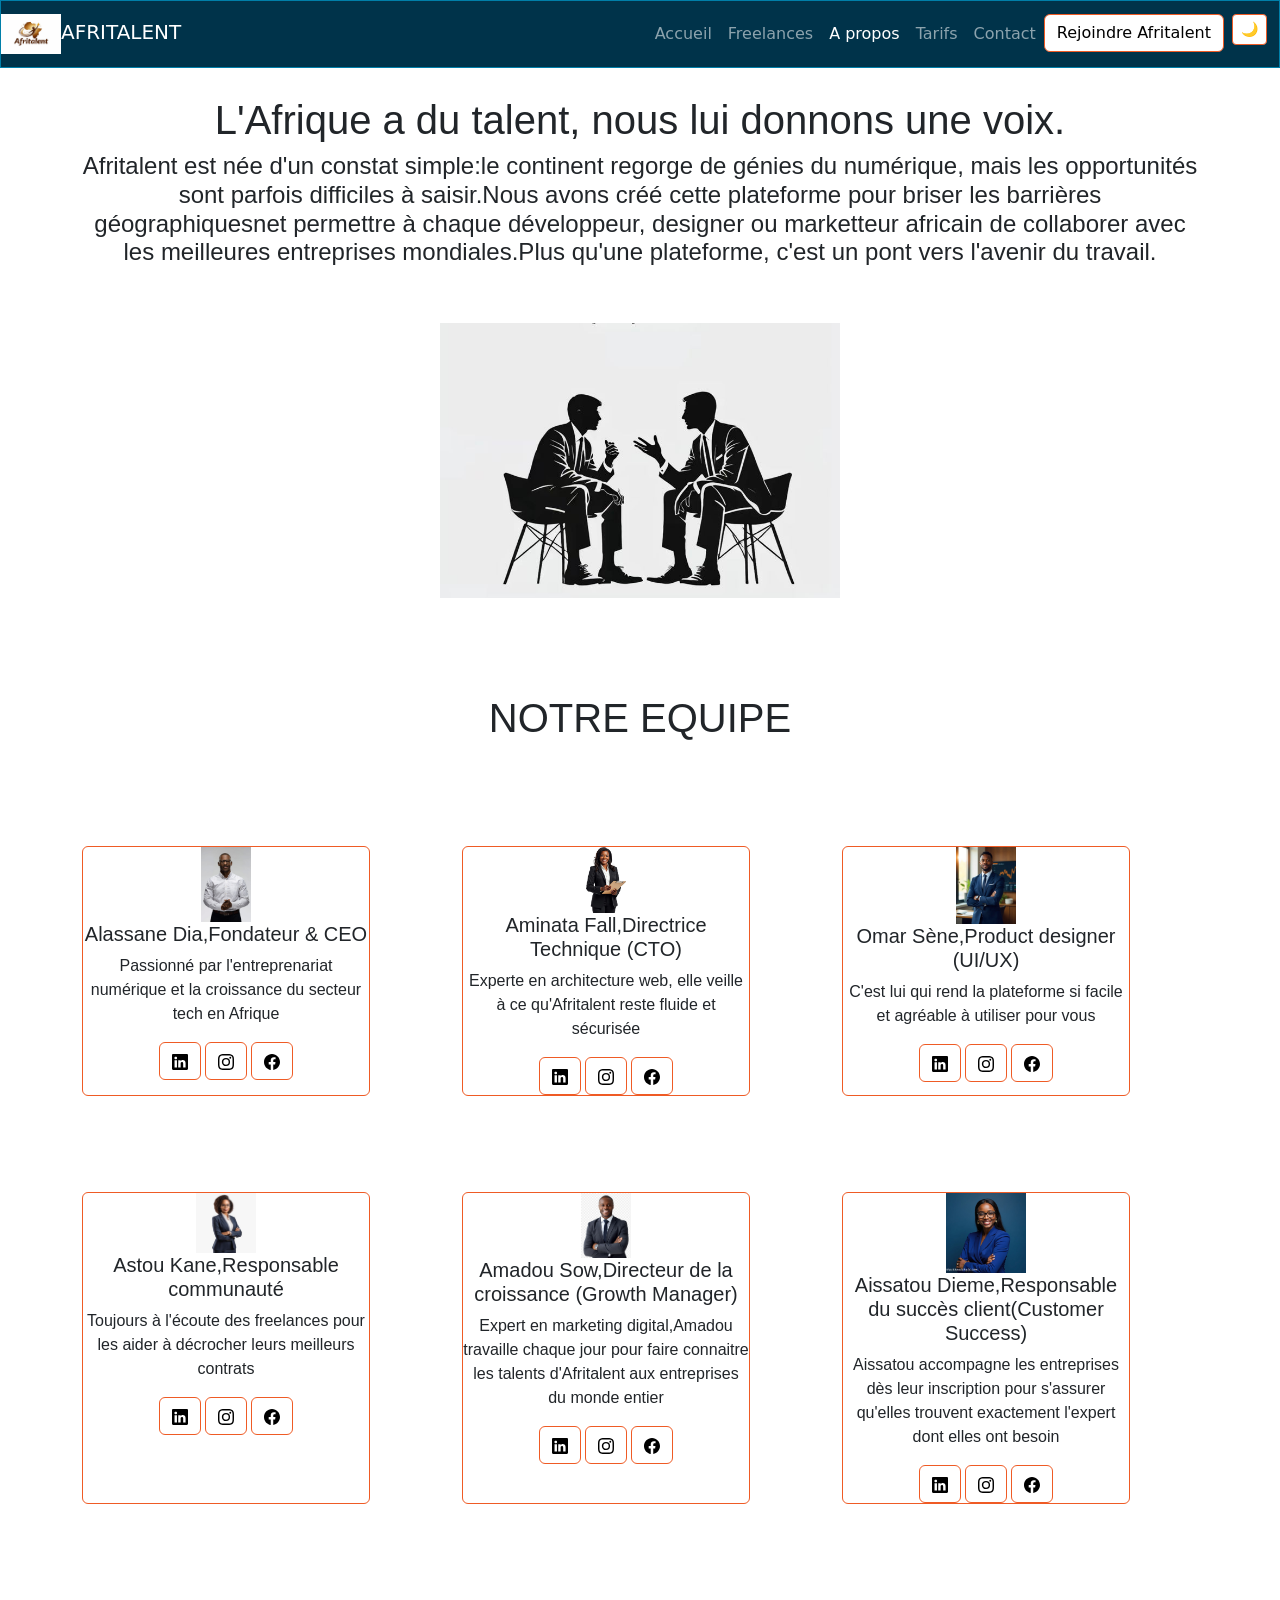
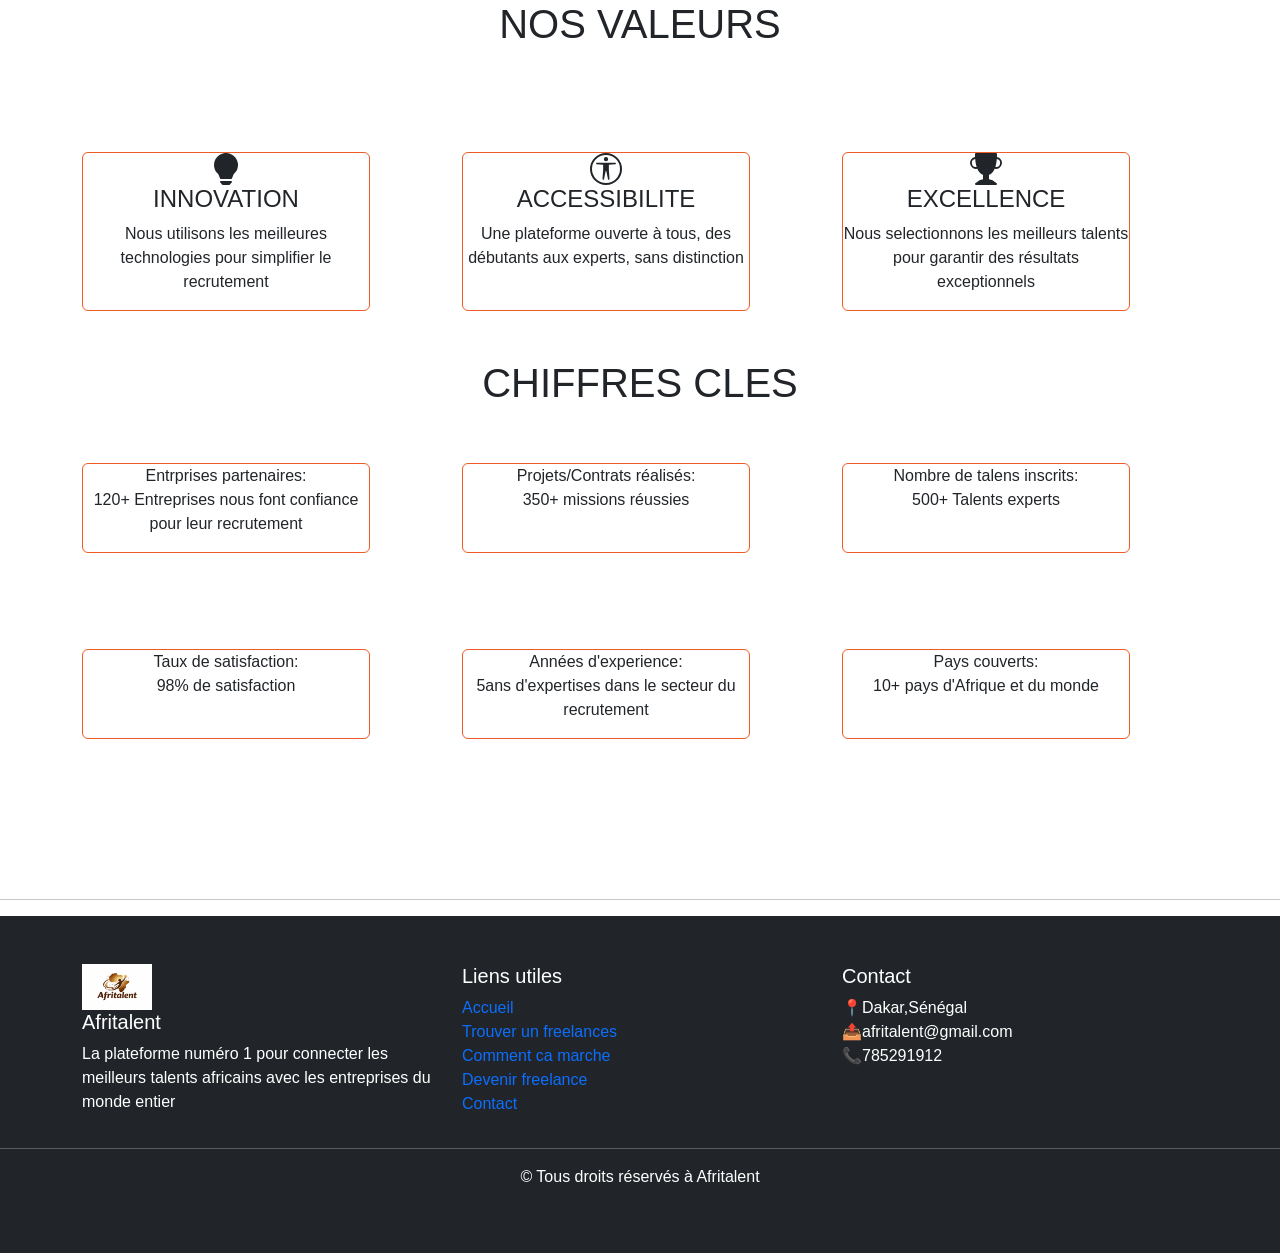
==== commit 23151850: "JS : dark mode avec localStorage, navbar dynamique au scroll" ====
--- a/about.html
+++ b/about.html
@@ -33,8 +33,14 @@
             <li class="nav-item"><a  class="nav-link" href="tarifs.html">Tarifs</a></li>
             <li class="nav-item"><a  class="nav-link" href="contact.html">Contact</a></li>
             <li class="nav-item">
-              <a  class="btn btn-dark text-white" href="contact.html">Rejoindre Afritalent</a>
+              <a  class="btn btn-dark" href="contact.html">Rejoindre Afritalent</a>
             </li>
+            <li class="nav-item">
+  <button id="btnDark" onclick="toggleDarkMode()" 
+          class="btn btn-outline-light btn-sm ms-2">
+    🌙
+  </button>
+</li>
           </ul>
           </div>
       </div>
@@ -302,6 +308,7 @@
 src="https://cdn.jsdelivr.net/npm/bootstrap@5.3.0/dist/js/bootstrap.bundle.min.js"
 ></script> 
 <!-- Votre script JavaScript --> 
+  <button id="btnTop" onclick="scrollToTop()">↑</button>
 <script src="js/main.js"></script>
 </body>
 </html>
--- a/css/style.css
+++ b/css/style.css
@@ -38,31 +38,31 @@
 }
 
 body{
-    background-color: white;
+    
     margin: 0;
     padding: 0;
  }
 
  nav{
     display: flex;
-    background-color: #C49D83;
+    background-color: #00334A;
     top: 0;
     margin-top: 0;
     padding: 15px 20px;
     backdrop-filter: blur(15px);
-    border: 1px solid #BDA18A;
+    border: 1px solid #007FA9;
    
  }
  
  .btn{
-    background-color: #E8D5CC;
-    border-color: #C49D83;
-     border-radius: 50px;
+    background-color: white;
+    color: black;
+    border: 1px solid rgb(239, 91, 37);
     transition: all 0.3s ease;
  }
  .btn:hover{
-   background:#D5CABC;
-  color: #E8D5CC;
+   background:#9DB5C0;
+  color: white;
   transform: translateY(-3px);
  }
  #hero{
@@ -124,7 +124,7 @@
   transition: all 0.3s ease;
  }
  .btn1:hover{
-  background: #D5CABC;
+  background: #007FA9;
   color: white;
   transform: translateY(-3px);
  }
@@ -160,37 +160,39 @@
   grid-template-rows: 200px 200px 220px;
   gap: 0.8rem;
   padding: 0 1rem;
+  
  }
  .bento-card{
   border-radius: 1rem;
   padding: 1.5rem;
   display: flex;
   color: white;
-  background: #D5CABC;
+  background: #C2E0E3;
   min-height: 200px;
   flex-direction: column;
   justify-content: flex-end;
+   border-color: white;
   align-items: flex-start;
    transition: transform 0.3s ease,
               box-shadow 0.1s ease;
  }
  .bento-card:hover{
   transform: translateY(-8px);
-  box-shadow: 0 10px 20px #E8D5CC;
+  box-shadow: 0 10px 20px #E0FCFC;
 }
  
  .bento-card:nth-child(1),
  .bento-card:nth-child(4),
  .bento-card:nth-child(5){
   grid-column: span 2;
-  background: #f5efe6;
+  background: #C2E0E3;
   color: black;
  }
  .bento-card:nth-child(2),
   .bento-card:nth-child(3),
   .bento-card:nth-child(6){
   grid-column: span 1;
-  background: #f5efe6;
+  background: #C2E0E3;
   color: black;
  }
  .numéro{
@@ -212,8 +214,7 @@
   margin: auto;
 }
 .carte{
-  background: #f5efe6;
-  
+  background: #C2E0E3;
   border-radius: 1rem;
   padding: 2rem 1rem;
   text-align: center;
@@ -224,7 +225,7 @@
 .carte:hover{
   transform: scale(1.05);
   transition: 0.3s ease;
-  box-shadow: 0 10px 20px #E8D5CC;
+  box-shadow: 0 10px 20px #E0FCFC;
 }
 .card{
    transition: transform 0.3s ease,
@@ -232,7 +233,10 @@
 }
 .card:hover{
   transform: translateY(-8px);
-  box-shadow: 0 10px 20px #E8D5CC;
+  box-shadow: 0 10px 20px #E0FCFC;
+}
+.h-100{
+  border:  1px solid rgb(239, 91, 37);
 }
 /* les autres cartes s'effacent */
 #tarifs  .col-lg-4:not(.premium) .card{
@@ -241,7 +245,21 @@
   filter: grayscale(20%);
   transition: all 0.3s ease;
 }
-
+/* CONTACT */
+#Formulaire {
+  padding: 5rem 3rem;
+}
+.contact-container {
+  display: grid;
+  grid-template-columns: 1fr 2fr;  /* ← infos + formulaire */
+  gap: 4rem;
+  
+  max-width: 1000px;
+  margin: 0 auto;
+  border-radius: 1.5rem;
+  padding: 3rem;
+  box-shadow: 0 20px 60px rgba(0,0,0,0.08);
+}
 /* Au hover les autres redeviennent normales */
 #tarifs .col-lg-4:not(.premium) .card:hover{
   opacity: 1;
@@ -262,7 +280,7 @@
   top: 10px;
   left: 50%;
   transform: translateX(-50%);
-  background: #BDA18A;
+  background: #00334A;
   color: white;
   padding: 0.4rem 1.2rem;
   border-radius: 50px;
@@ -415,3 +433,97 @@
  }
 
 
+/* BOUTON DARK/LIGHT MODE */
+body.dark-mode{
+  background-color: rgb(24, 24, 24) !important;
+  color: #e0e0e0 !important;
+} 
+body.dark-mode nav{
+  background-color: rgb(70, 67, 67)!important;
+  border-color: white !important;
+} 
+
+body.dark-mode #categories {
+  background-color: rgb(24, 24, 24) !important;
+   border-color: white !important;
+}
+body.dark-mode .carte{
+  background-color: #C2E0E3;
+  border: 1px solid #e0e0e0 !important;
+  color: #000 !important;
+}
+body.dark-mode #CCM{
+  background-color: rgb(24, 24, 24) !important;
+   border-color: white !important;
+
+}
+body.dark-mode .bento-card{
+  background-color: #C2E0E3;
+  border: 1px solid #e0e0e0 !important;
+  color: #000 !important;
+}
+body.dark-mode #Temoignages{
+  background-color: rgb(24, 24, 24) !important;
+  border-color: white !important;
+}
+body.dark-mode #Formulaire{
+  background-color: rgb(24, 24, 24) !important;
+  color: white !important;
+}
+body.dark-mode .h-100{
+ background-color: #C2E0E3;
+}
+
+body.dark-mode footer{
+  background-color: rgb(24, 24, 24) !important;
+}
+body.dark-mode .numéro{
+  color: white !important;
+  opacity: 0.4 !important;
+}
+body.dark-mode #cards.card{
+  color: black !important;
+}
+
+body.dark-mode .card,
+body.dark-mode .card-body,
+body.dark-mode .card h5,
+body.dark-mode .card p,
+body.dark-mode .card-title,
+body.dark-mode .card-text,
+body.dark-mode .h-100{
+ color: black !important;
+}
+
+/* navbar au scroll */
+.navbar{
+  transition: all 0.3s ease !important;
+}
+.navbar-scrolled{
+  background-color: #5C6C73;
+  box-shadow: 0 4px 20px white !important;
+  /* padding: 0.3rem 1rem !important; effet shrink  */
+}
+#btnTop{
+  display: none;
+  position: fixed;
+  bottom: 2rem;
+  right: 2rem;
+  width: 45px;
+  height: 45px;
+  border-radius: 60%;
+  background: #007FA9;
+  color: white;
+  border: none;
+  font-size: 1.2rem;
+  cursor: pointer;
+  align-items: center;
+  justify-content: center;
+  box-shadow: 0 4px 15px #E8D5CC;
+  transition: all 0.3s ease;
+  z-index: 999;
+}
+#btnTop:hover{
+  background:  rgb(240, 117, 72);
+  transform: translateY(-3px);
+}
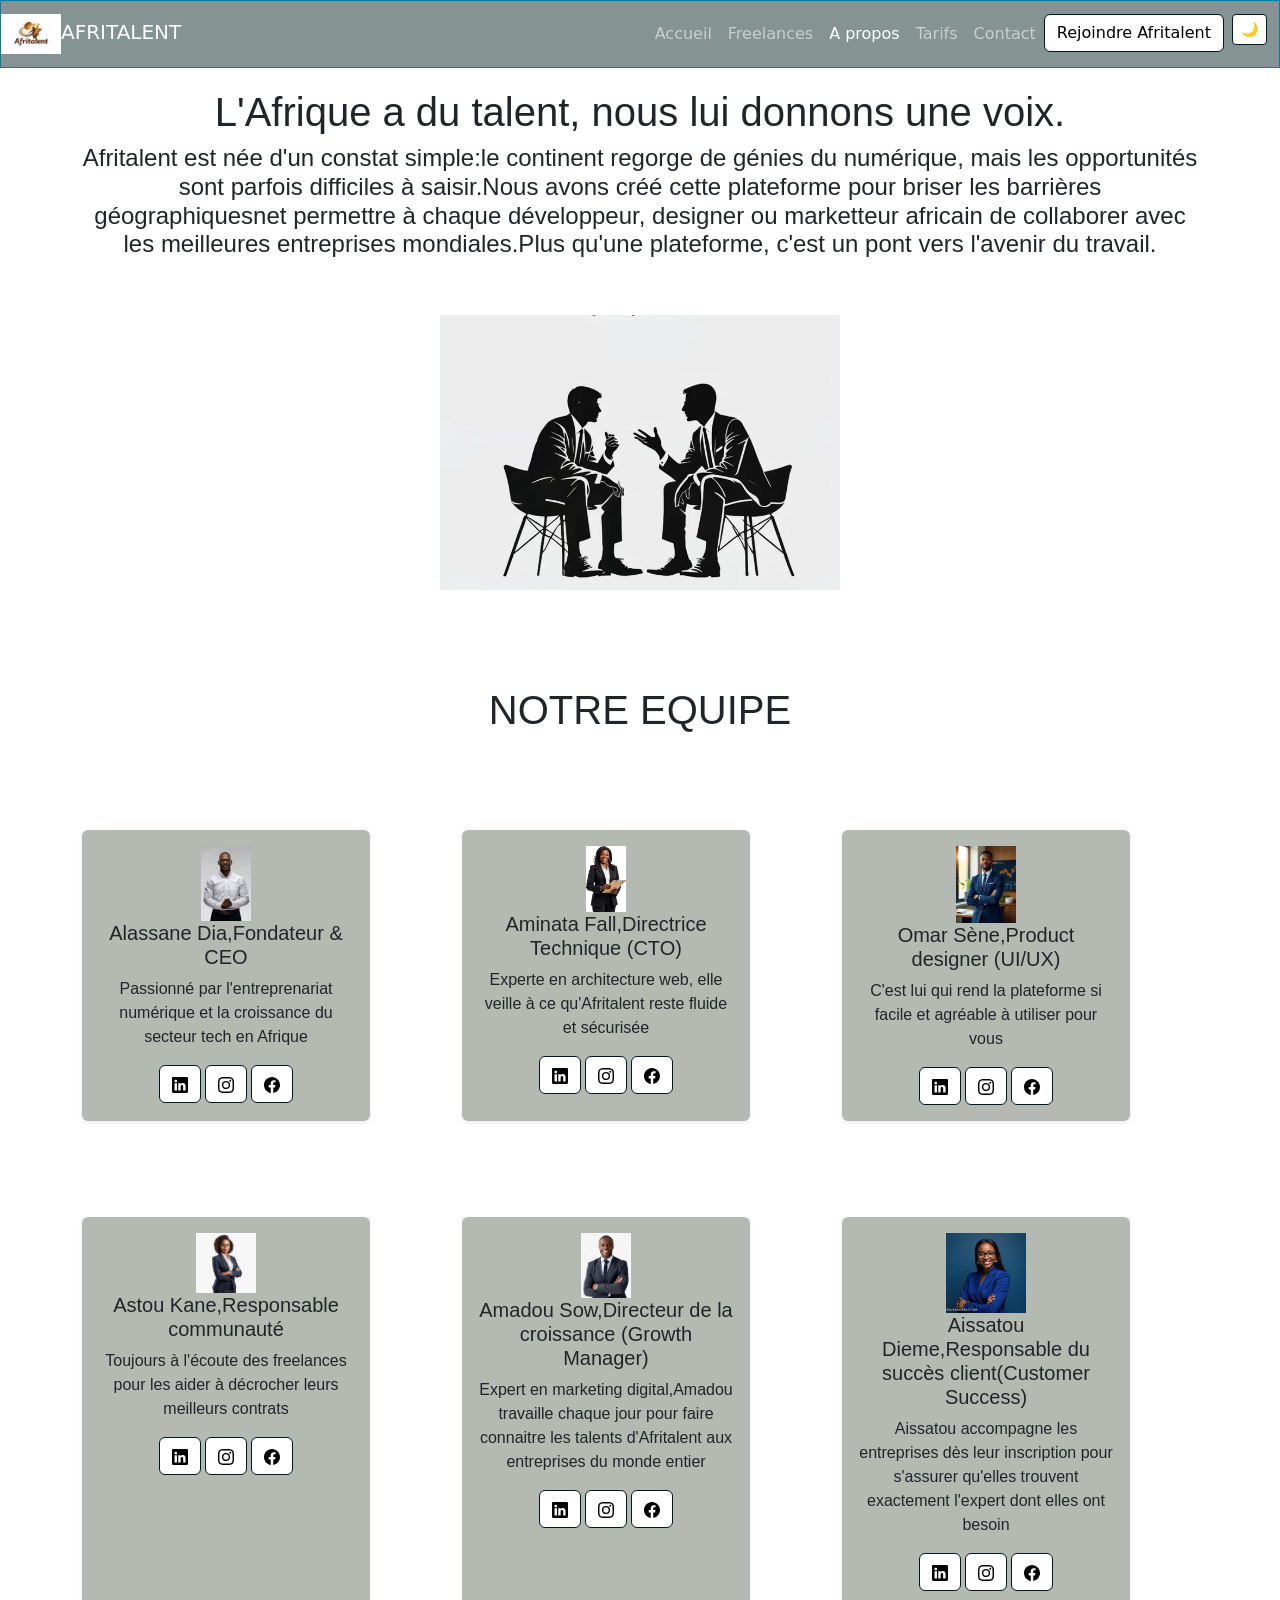
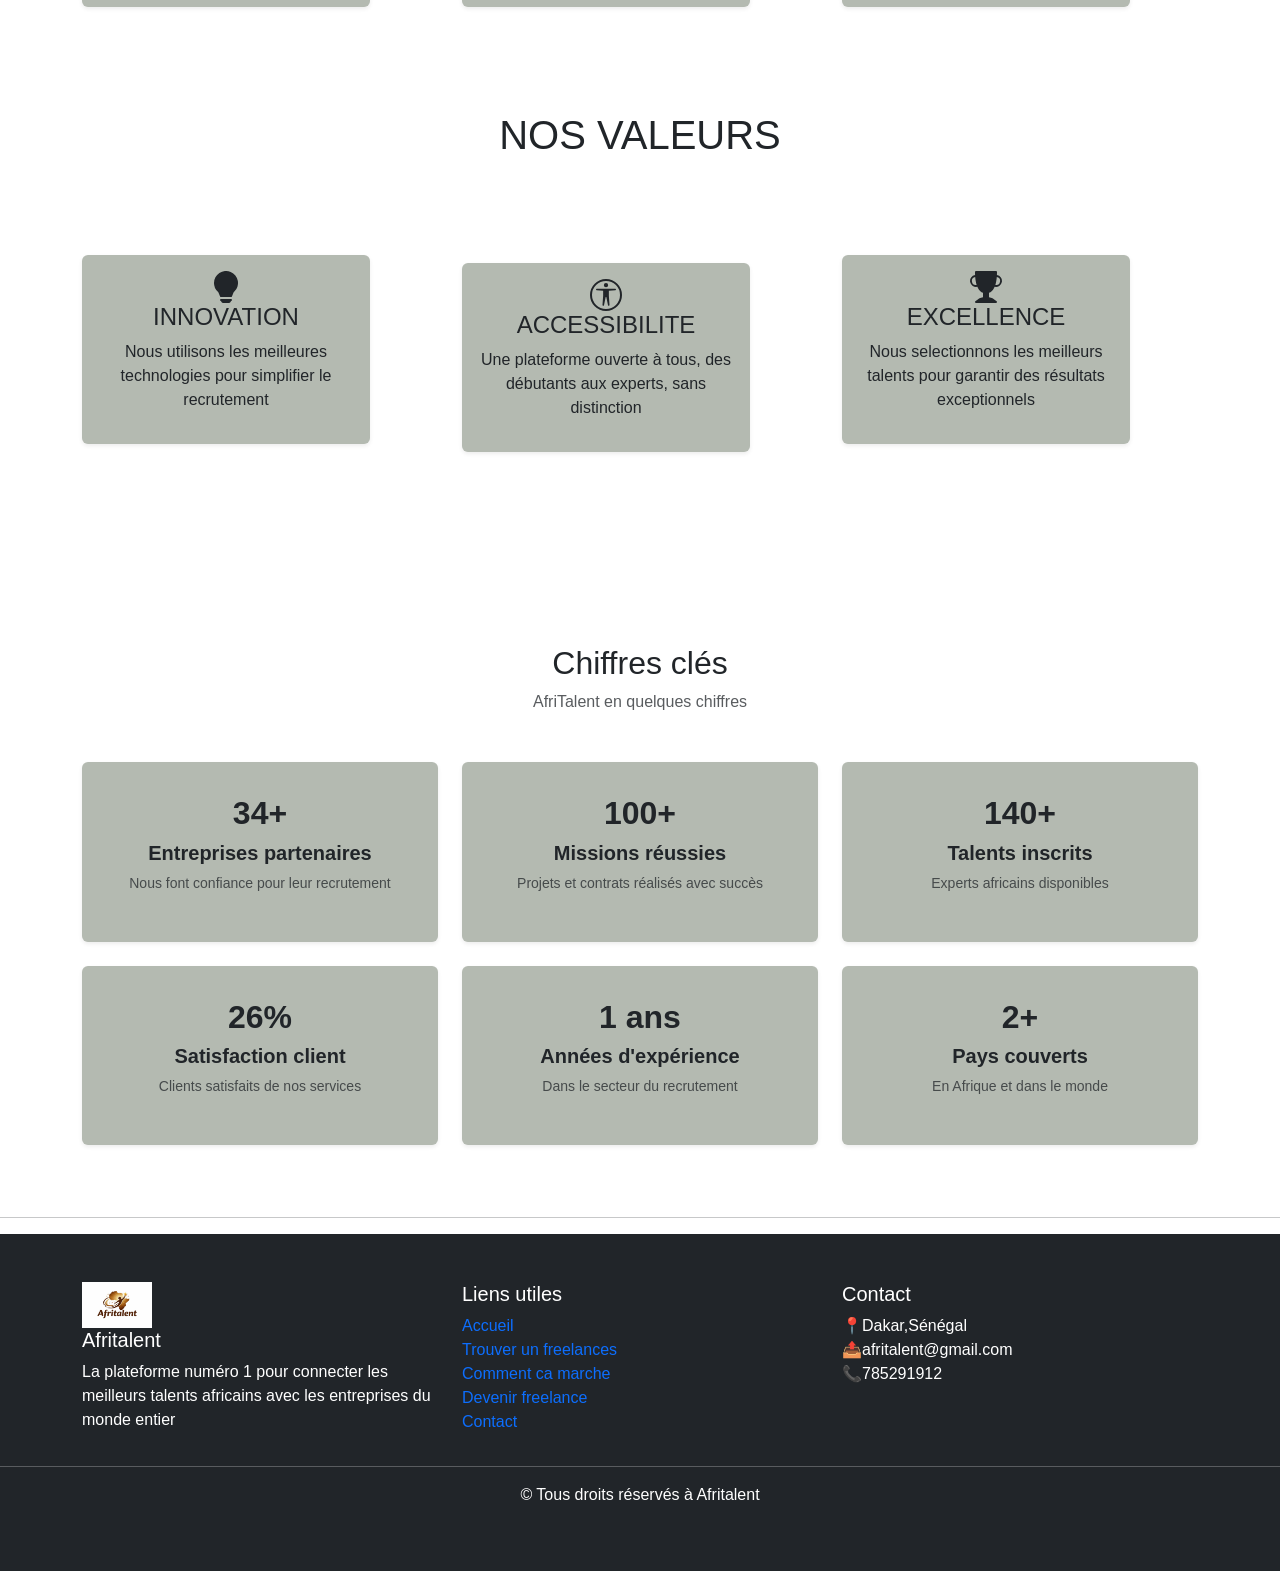
==== commit 91fdc267: "JS : compteurs animés au scroll et animations fade-in des sections" ====
--- a/about.html
+++ b/about.html
@@ -46,7 +46,7 @@
       </div>
      </nav>
   </header>
-  <section id="histoire" class="py-5">
+  <section id="histoire" class="py-5 fade-section">
     <div class=" container py-5">
       <div class="row text-center">
         <h1>L'Afrique a du talent, nous lui donnons une voix.</h1>
@@ -61,7 +61,7 @@
          <h1>NOTRE EQUIPE</h1>
       </div>
       <div class="col-12, col-md-6, col-lg-4 text-center py-5">
-        <div class="card h-100" style="width: 18rem;" >
+        <div class="card h-100 border-0 shadow-sm p-3 fade-section" style="width: 18rem;" >
             <div class="text-center">
               <img src="image/23.jpg" alt="" width="50px">
               <h5>Alassane Dia,Fondateur & CEO</h5>
@@ -80,8 +80,8 @@
         </div>
       </div>
 
-      <div class="col-12, col-md-6, col-lg-4 py-5 text-center">
-        <div class="card h-100" style="width: 18rem;" >
+      <div class="col-12 col-md-6 col-lg-4 py-5 text-center">
+        <div class="card h-100 border-0 shadow-sm p-3 fade-section" style="width: 18rem;" >
             <div class="text-center">
               <img src="image/24.jpg" alt="" width="40px">
               <h5>Aminata Fall,Directrice Technique (CTO)</h5>
@@ -100,8 +100,8 @@
         </div>
       </div>
 
-      <div class="col-12, col-md-6, col-lg-4 py-5 text-center">
-        <div class="card h-100" style="width: 18rem;" >
+      <div class="col-12 col-md-6 col-lg-4 py-5 text-center">
+        <div class="card h-100 border-0 shadow-sm p-3 fade-section" style="width: 18rem;" >
             <div class="text-center">
               <img src="image/25.jpg" alt="" width="60px">
               <h5>Omar Sène,Product designer (UI/UX)</h5>
@@ -122,8 +122,8 @@
         </div>
       </div>
 
-      <div class="col-12, col-md-6, col-lg-4 py-5 text-center">
-        <div class="card h-100" style="width: 18rem;" >
+      <div class="col-12 col-md-6 col-lg-4 py-5 text-center">
+        <div class="card h-100 border-0 shadow-sm p-3 fade-section" style="width: 18rem;" >
             <div class="text-center">
               <img src="image/26.jpg" alt="" width="60px">
               <h5>Astou Kane,Responsable communauté</h5>
@@ -144,8 +144,8 @@
         </div>
       </div>
 
-      <div class="col-12, col-md-6, col-lg-4 py-5 text-center">
-        <div class="card h-100" style="width: 18rem;" >
+      <div class="col-12 col-md-6 col-lg-4 py-5 text-center">
+        <div class="card h-100 border-0 shadow-sm p-3 fade-section" style="width: 18rem;" >
             <div class="text-center">
               <img src="image/27.jpg" alt="" width="50px">
               <h5>Amadou Sow,Directeur de la croissance (Growth Manager)</h5>
@@ -166,8 +166,8 @@
         </div>
       </div>
 
-      <div class="col-12, col-md-6, col-lg-4 py-5 text-center">
-        <div class="card h-100" style="width: 18rem;" >
+      <div class="col-12 col-md-6 col-lg-4 py-5 text-center">
+        <div class="card h-100 border-0 shadow-sm p-3 fade-section" style="width: 18rem;" >
             <div class="text-center">
               <img src="image/28.jpg" alt="" width="80px">
               <h5>Aissatou Dieme,Responsable du succès client(Customer Success)</h5>
@@ -191,8 +191,8 @@
        <div class="py-5 text-center">
          <h1>NOS VALEURS</h1>
       </div>
-      <div class="col-12, col-md-6, col-lg-4 py-5">
-        <div class="card h-100" style="width: 18rem;" >
+      <div class="col-12 col-md-6 col-lg-4 py-5">
+        <div class="card h-100 border-0 shadow-sm p-3 fade-section" style="width: 18rem;" >
           <div class="text-center">
              <svg xmlns="http://www.w3.org/2000/svg" width="32" height="32" fill="currentColor" class="bi bi-lightbulb-fill" viewBox="0 0 16 16">
               <path d="M2 6a6 6 0 1 1 10.174 4.31c-.203.196-.359.4-.453.619l-.762 1.769A.5.5 0 0 1 10.5 13h-5a.5.5 0 0 1-.46-.302l-.761-1.77a2 2 0 0 0-.453-.618A5.98 5.98 0 0 1 2 6m3 8.5a.5.5 0 0 1 .5-.5h5a.5.5 0 0 1 0 1l-.224.447a1 1 0 0 1-.894.553H6.618a1 1 0 0 1-.894-.553L5.5 15a.5.5 0 0 1-.5-.5"/>
@@ -203,8 +203,8 @@
         </div>
       </div>
 
-      <div class="col-12, col-md-6, col-lg-4 py-5">
-        <div class="card h-100" style="width: 18rem;" >
+      <div class="col-12 col-md-6 col-lg-4 py-5">
+        <div class="card h-100 border-0 shadow-sm p-3" style="width: 18rem;" >
           <div class="text-center">
              <svg xmlns="http://www.w3.org/2000/svg" width="32" height="32" fill="currentColor" class="bi bi-universal-access-circle" viewBox="0 0 16 16">
               <path d="M8 4.143A1.071 1.071 0 1 0 8 2a1.071 1.071 0 0 0 0 2.143m-4.668 1.47 3.24.316v2.5l-.323 4.585A.383.383 0 0 0 7 13.14l.826-4.017c.045-.18.301-.18.346 0L9 13.139a.383.383 0 0 0 .752-.125L9.43 8.43v-2.5l3.239-.316a.38.38 0 0 0-.047-.756H3.379a.38.38 0 0 0-.047.756Z"/>
@@ -216,8 +216,8 @@
         </div>
       </div>
 
-<div class="col-12, col-md-6, col-lg-4 py-5">
-        <div class="card h-100" style="width: 18rem;" >
+<div class="col-12 col-md-6 col-lg-4 py-5">
+        <div class="card h-100 border-0 shadow-sm p-3 fade-section" style="width: 18rem;" >
           <div class="text-center">
              <svg xmlns="http://www.w3.org/2000/svg" width="32" height="32" fill="currentColor" class="bi bi-trophy-fill" viewBox="0 0 16 16">
   <path d="M2.5.5A.5.5 0 0 1 3 0h10a.5.5 0 0 1 .5.5q0 .807-.034 1.536a3 3 0 1 1-1.133 5.89c-.79 1.865-1.878 2.777-2.833 3.011v2.173l1.425.356c.194.048.377.135.537.255L13.3 15.1a.5.5 0 0 1-.3.9H3a.5.5 0 0 1-.3-.9l1.838-1.379c.16-.12.343-.207.537-.255L6.5 13.11v-2.173c-.955-.234-2.043-1.146-2.833-3.012a3 3 0 1 1-1.132-5.89A33 33 0 0 1 2.5.5m.099 2.54a2 2 0 0 0 .72 3.935c-.333-1.05-.588-2.346-.72-3.935m10.083 3.935a2 2 0 0 0 .72-3.935c-.133 1.59-.388 2.885-.72 3.935"/>
@@ -227,48 +227,98 @@
         <p>Nous selectionnons les meilleurs talents pour garantir des résultats exceptionnels</p>
         </div>
       </div>
-
-      <h1>CHIFFRES CLES</h1>
-
-      <div class="col-12, col-md-6, col-lg-4 py-5">
-         <div class="card h-100" style="width: 18rem;" >
-          <p>Entrprises partenaires:<br>120+ Entreprises nous font confiance pour leur recrutement</p>
-         </div>
-      </div>
-
-      <div class="col-12, col-md-6, col-lg-4 py-5">
-         <div class="card h-100" style="width: 18rem;" >
-          <p>Projets/Contrats réalisés:<br>350+ missions réussies </p>
-         </div>
-      </div>
-
-      <div class="col-12, col-md-6, col-lg-4 py-5">
-         <div class="card h-100" style="width: 18rem;" >
-          <p>Nombre de talens inscrits:<br>500+ Talents experts</p>
-         </div>
-      </div>
-
-      <div class="col-12, col-md-6, col-lg-4 py-5">
-         <div class="card h-100" style="width: 18rem;" >
-          <p>Taux de satisfaction:<br>98% de satisfaction</p>
-         </div>
-      </div>
-
-      <div class="col-12, col-md-6, col-lg-4 py-5">
-         <div class="card h-100" style="width: 18rem;" >
-          <p>Années d'experience:<br>5ans d'expertises dans le secteur du recrutement</p>
-         </div>
-      </div>
-
-      <div class="col-12, col-md-6, col-lg-4 py-5">
-         <div class="card h-100" style="width: 18rem;" >
-          <p>Pays couverts:<br>10+ pays d'Afrique et du monde</p>
-         </div>
-      </div>
       </div>
     </div>
   </section>
 
+  <section id="chiffres" class="py-5 fade-section">
+  <div class="container">
+    <h2 class="text-center mb-2">Chiffres clés</h2>
+    <p class="text-center text-muted mb-5">AfriTalent en quelques chiffres</p>
+
+    <div class="row g-4">
+
+      <div class="col-12 col-md-6 col-lg-4">
+        <div class="card text-center h-100 border-0 shadow-sm p-3">
+          <div class="card-body">
+           
+            <h2 class="fw-bold">
+              <span class="stat-nombre" data-target="120">0</span>+
+            </h2>
+            <h5 class="fw-semibold">Entreprises partenaires</h5>
+            <p class="text-muted small">Nous font confiance pour leur recrutement</p>
+          </div>
+        </div>
+      </div>
+
+      <div class="col-12 col-md-6 col-lg-4">
+        <div class="card text-center h-100 border-0 shadow-sm p-3">
+          <div class="card-body">
+           
+            <h2 class="fw-bold">
+              <span class="stat-nombre" data-target="350">0</span>+
+            </h2>
+            <h5 class="fw-semibold">Missions réussies</h5>
+            <p class="text-muted small">Projets et contrats réalisés avec succès</p>
+          </div>
+        </div>
+      </div>
+
+      <div class="col-12 col-md-6 col-lg-4">
+        <div class="card text-center h-100 border-0 shadow-sm p-3">
+          <div class="card-body">
+           
+            <h2 class="fw-bold">
+              <span class="stat-nombre" data-target="500">0</span>+
+            </h2>
+            <h5 class="fw-semibold">Talents inscrits</h5>
+            <p class="text-muted small">Experts africains disponibles</p>
+          </div>
+        </div>
+      </div>
+
+      <div class="col-12 col-md-6 col-lg-4">
+        <div class="card text-center h-100 border-0 shadow-sm p-3">
+          <div class="card-body">
+           
+            <h2 class="fw-bold">
+              <span class="stat-nombre" data-target="98">0</span>%
+            </h2>
+            <h5 class="fw-semibold">Satisfaction client</h5>
+            <p class="text-muted small">Clients satisfaits de nos services</p>
+          </div>
+        </div>
+      </div>
+
+      <div class="col-12 col-md-6 col-lg-4">
+        <div class="card text-center h-100 border-0 shadow-sm p-3">
+          <div class="card-body">
+           
+            <h2 class="fw-bold">
+              <span class="stat-nombre" data-target="5">0</span> ans
+            </h2>
+            <h5 class="fw-semibold">Années d'expérience</h5>
+            <p class="text-muted small">Dans le secteur du recrutement</p>
+          </div>
+        </div>
+      </div>
+
+      <div class="col-12 col-md-6 col-lg-4">
+        <div class="card text-center h-100 border-0 shadow-sm p-3">
+          <div class="card-body">
+
+            <h2 class="fw-bold">
+              <span class="stat-nombre" data-target="10">0</span>+
+            </h2>
+            <h5 class="fw-semibold">Pays couverts</h5>
+            <p class="text-muted small">En Afrique et dans le monde</p>
+          </div>
+        </div>
+      </div>
+
+    </div>
+  </div>
+</section>
   <hr>
     <footer class="bg-dark text-white py-5">
       <div class="container">
--- a/css/style.css
+++ b/css/style.css
@@ -45,7 +45,7 @@
 
  nav{
     display: flex;
-    background-color: #00334A;
+    background-color: #859393;
     top: 0;
     margin-top: 0;
     padding: 15px 20px;
@@ -57,7 +57,7 @@
  .btn{
     background-color: white;
     color: black;
-    border: 1px solid rgb(239, 91, 37);
+    border: 1px solid #001724;
     transition: all 0.3s ease;
  }
  .btn:hover{
@@ -167,7 +167,7 @@
   padding: 1.5rem;
   display: flex;
   color: white;
-  background: #C2E0E3;
+  background: #B4BAB1;
   min-height: 200px;
   flex-direction: column;
   justify-content: flex-end;
@@ -178,21 +178,21 @@
  }
  .bento-card:hover{
   transform: translateY(-8px);
-  box-shadow: 0 10px 20px #E0FCFC;
+  box-shadow: 0 10px 20px #CED0C3;
 }
  
  .bento-card:nth-child(1),
  .bento-card:nth-child(4),
  .bento-card:nth-child(5){
   grid-column: span 2;
-  background: #C2E0E3;
+  background: #B4BAB1;
   color: black;
  }
  .bento-card:nth-child(2),
   .bento-card:nth-child(3),
   .bento-card:nth-child(6){
   grid-column: span 1;
-  background: #C2E0E3;
+  background: #B4BAB1;
   color: black;
  }
  .numéro{
@@ -214,7 +214,7 @@
   margin: auto;
 }
 .carte{
-  background: #C2E0E3;
+  background: #B4BAB1;
   border-radius: 1rem;
   padding: 2rem 1rem;
   text-align: center;
@@ -225,19 +225,18 @@
 .carte:hover{
   transform: scale(1.05);
   transition: 0.3s ease;
-  box-shadow: 0 10px 20px #E0FCFC;
+  box-shadow: 0 10px 20px #CED0C3 !important;
 }
 .card{
+  background: #B4BAB1;
    transition: transform 0.3s ease,
-              box-shadow 0.3s ease;
+              box-shadow 0.3s ease !important;
 }
 .card:hover{
   transform: translateY(-8px);
-  box-shadow: 0 10px 20px #E0FCFC;
-}
-.h-100{
-  border:  1px solid rgb(239, 91, 37);
-}
+  box-shadow: 0 10px 20px #CED0C3 !important;
+}
+
 /* les autres cartes s'effacent */
 #tarifs  .col-lg-4:not(.premium) .card{
   opacity: 0.7;
@@ -448,9 +447,9 @@
    border-color: white !important;
 }
 body.dark-mode .carte{
-  background-color: #C2E0E3;
+  background-color: #859393;
   border: 1px solid #e0e0e0 !important;
-  color: #000 !important;
+  color: white !important;
 }
 body.dark-mode #CCM{
   background-color: rgb(24, 24, 24) !important;
@@ -458,9 +457,9 @@
 
 }
 body.dark-mode .bento-card{
-  background-color: #C2E0E3;
+  background-color: #859393;
   border: 1px solid #e0e0e0 !important;
-  color: #000 !important;
+  color: white !important;
 }
 body.dark-mode #Temoignages{
   background-color: rgb(24, 24, 24) !important;
@@ -470,8 +469,11 @@
   background-color: rgb(24, 24, 24) !important;
   color: white !important;
 }
+body.dark-mode #chiffres {
+  background-color: rgb(24, 24, 24) !important;
+}
 body.dark-mode .h-100{
- background-color: #C2E0E3;
+ background-color: #859393;
 }
 
 body.dark-mode footer{
@@ -492,7 +494,7 @@
 body.dark-mode .card-title,
 body.dark-mode .card-text,
 body.dark-mode .h-100{
- color: black !important;
+ color: white !important;
 }
 
 /* navbar au scroll */
@@ -500,7 +502,7 @@
   transition: all 0.3s ease !important;
 }
 .navbar-scrolled{
-  background-color: #5C6C73;
+  background-color: #495457;
   box-shadow: 0 4px 20px white !important;
   /* padding: 0.3rem 1rem !important; effet shrink  */
 }
@@ -512,7 +514,7 @@
   width: 45px;
   height: 45px;
   border-radius: 60%;
-  background: #007FA9;
+  background: #495457;
   color: white;
   border: none;
   font-size: 1.2rem;
@@ -524,6 +526,17 @@
   z-index: 999;
 }
 #btnTop:hover{
-  background:  rgb(240, 117, 72);
+  background: #007FA9;
   transform: translateY(-3px);
 }
+
+.js-loaded .fade-section{
+  opacity: 0;
+  transform: translateY(0);
+  transition: opacity 0.6s ease, transform 0.6s ease;
+}
+.js-loaded .fade-section.visible{
+  opacity: 1;
+  transform: translateY(-8px);
+}
+
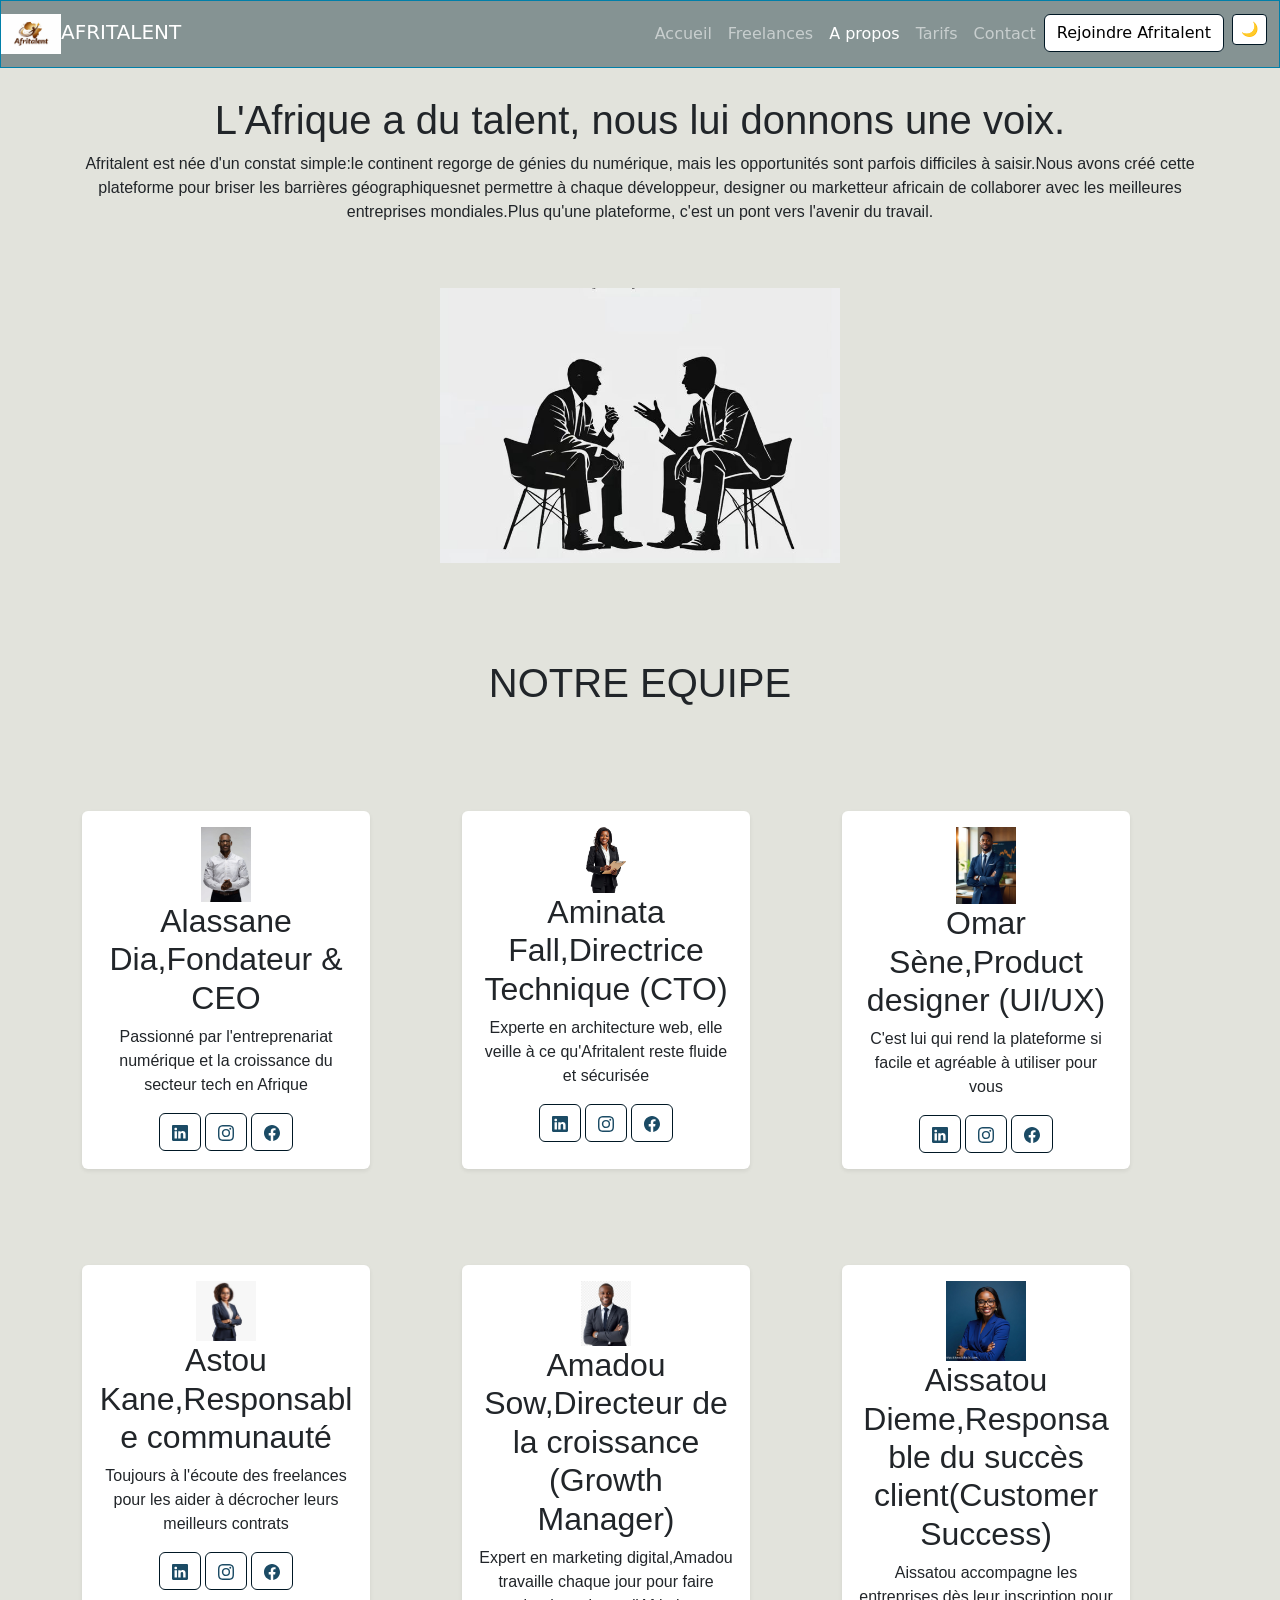
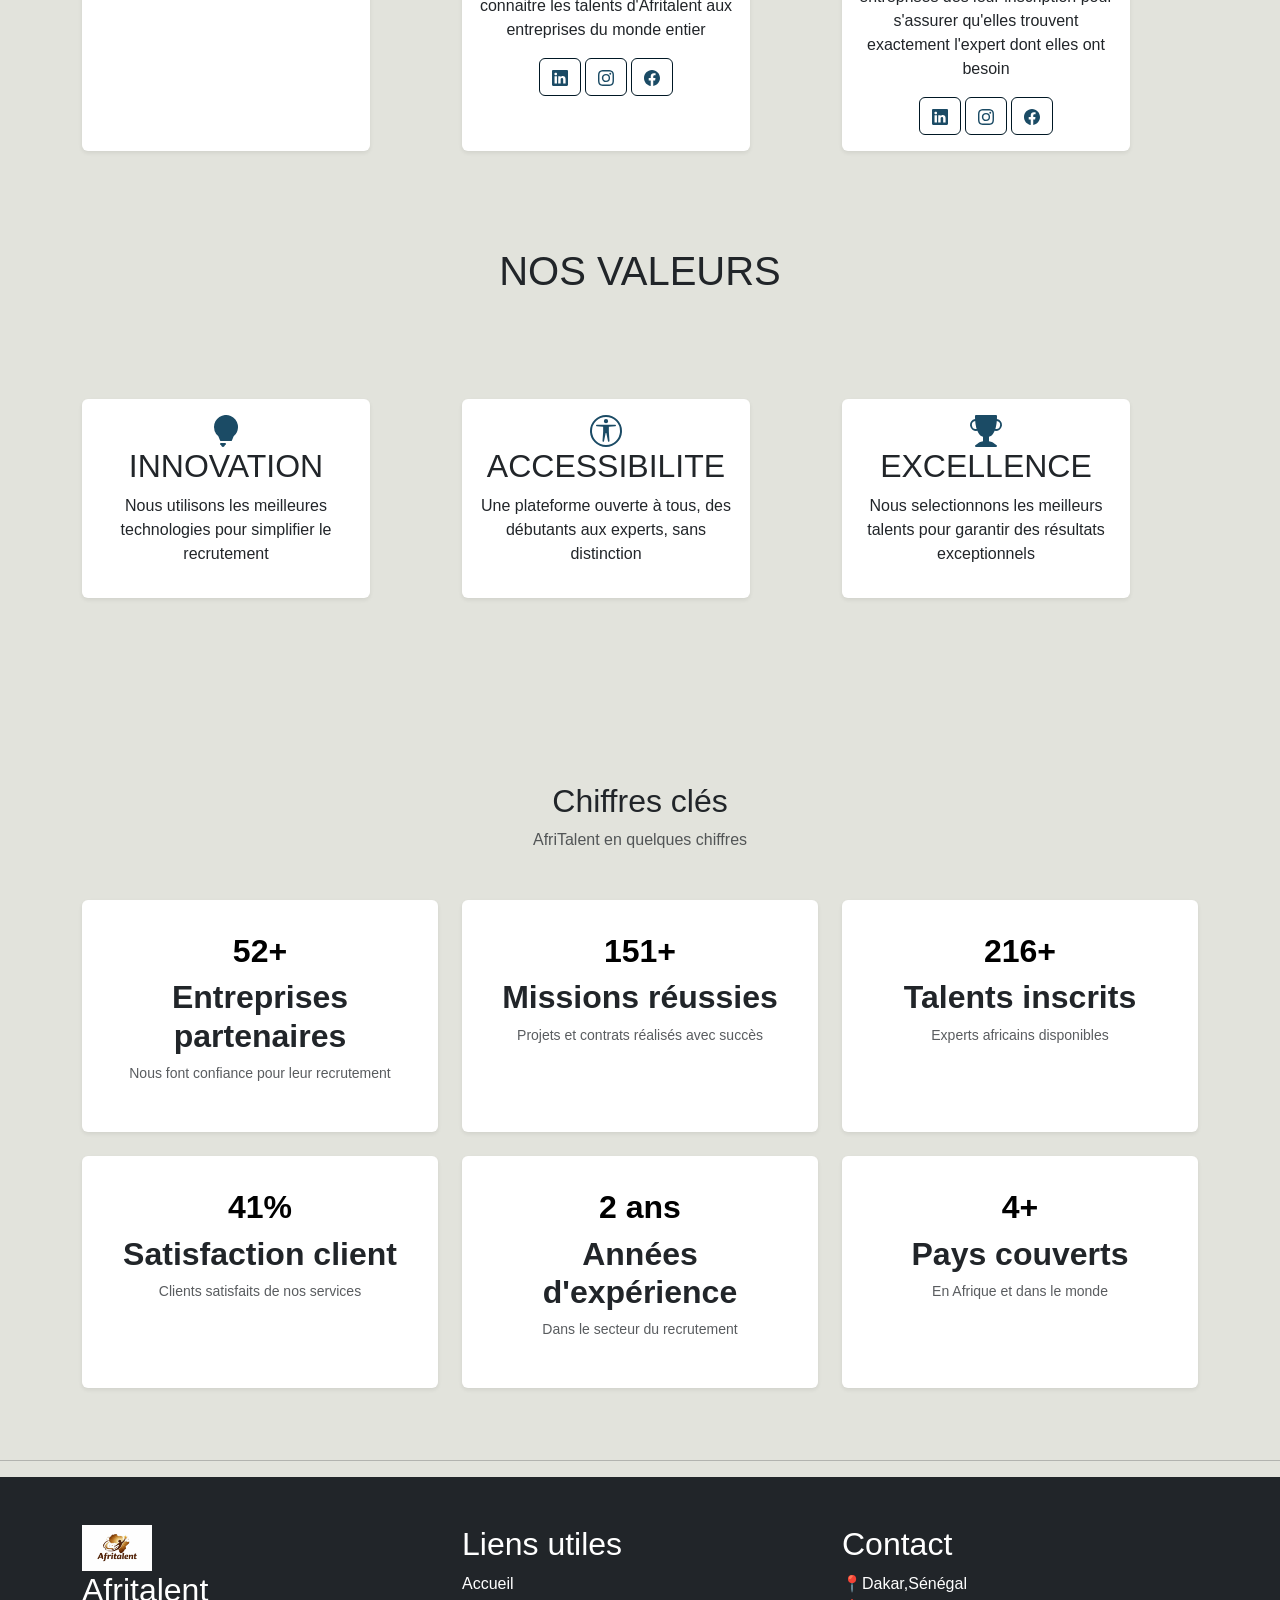
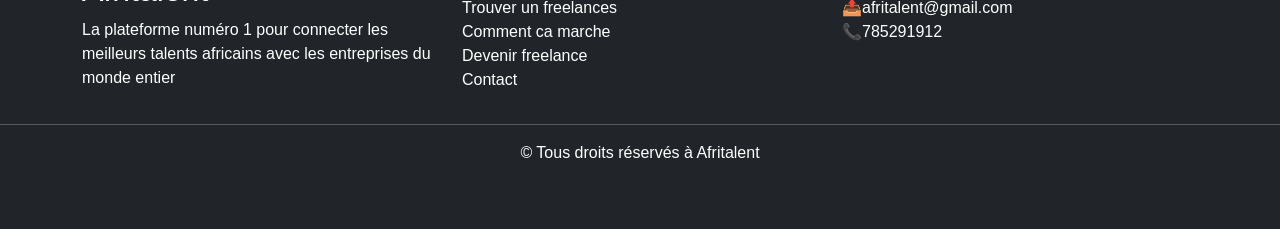
==== commit ec99bd98: "Finalisation : corrections responsive, optimisation du code et commentaires" ====
--- a/about.html
+++ b/about.html
@@ -13,9 +13,10 @@
 </head>
 <body> 
     <header>
+      <!-- NAVBAR -->
      <nav class="navbar navbar-expand-lg navbar-dark  fixed-top">
       <div class="container-fluid nav" >
-        <a  class="navbar-brand " href="index.html"><img src="image/projet1.jpeg" alt="" width="60px">AFRITALENT</a>
+        <a  class="navbar-brand " href="index.html"><img src="image/projet1.jpeg" alt="" width="60">AFRITALENT</a>
          <!-- ✅ Bouton hamburger -->
     <button class="navbar-toggler" type="button"
             data-bs-toggle="collapse"
@@ -46,53 +47,54 @@
       </div>
      </nav>
   </header>
-  <section id="histoire" class="py-5 fade-section">
+  <!-- HISTOIRE -->
+  <section id="histoire" class="py-5 ">
     <div class=" container py-5">
       <div class="row text-center">
         <h1>L'Afrique a du talent, nous lui donnons une voix.</h1>
-        <h4>Afritalent est née d'un constat simple:le continent regorge de génies du numérique, mais les opportunités sont parfois 
+        <p>Afritalent est née d'un constat simple:le continent regorge de génies du numérique, mais les opportunités sont parfois 
         difficiles à saisir.Nous avons créé cette plateforme pour briser les barrières géographiquesnet permettre à chaque développeur, designer ou marketteur
         africain de collaborer avec les meilleures entreprises mondiales.Plus qu'une plateforme, c'est un pont vers l'avenir du travail.
-        </h4>
+        </p>
         <div class="text-center py-5">
-        <img src="image/22.jpg" alt="" width="400px" class="text-center">
+        <img src="image/22.jpg" alt="" width="400" class="text-center">
       </div>
       <div class="py-5 text-center">
          <h1>NOTRE EQUIPE</h1>
       </div>
       <div class="col-12, col-md-6, col-lg-4 text-center py-5">
-        <div class="card h-100 border-0 shadow-sm p-3 fade-section" style="width: 18rem;" >
-            <div class="text-center">
-              <img src="image/23.jpg" alt="" width="50px">
-              <h5>Alassane Dia,Fondateur & CEO</h5>
-              <P>Passionné par l'entreprenariat numérique et la croissance du secteur tech en Afrique</P>
-              <a href="#" class="btn btn-dark"><svg xmlns="http://www.w3.org/2000/svg" width="16" height="16" fill="currentColor" class="bi bi-linkedin" viewBox="0 0 16 16">
-                  <path d="M0 1.146C0 .513.526 0 1.175 0h13.65C15.474 0 16 .513 16 1.146v13.708c0 .633-.526 1.146-1.175 1.146H1.175C.526 16 0 15.487 0 14.854zm4.943 12.248V6.169H2.542v7.225zm-1.2-8.212c.837 0 1.358-.554 1.358-1.248-.015-.709-.52-1.248-1.342-1.248S2.4 3.226 2.4 3.934c0 .694.521 1.248 1.327 1.248zm4.908 8.212V9.359c0-.216.016-.432.08-.586.173-.431.568-.878 1.232-.878.869 0 1.216.662 1.216 1.634v3.865h2.401V9.25c0-2.22-1.184-3.252-2.764-3.252-1.274 0-1.845.7-2.165 1.193v.025h-.016l.016-.025V6.169h-2.4c.03.678 0 7.225 0 7.225z"/>
-                </svg></a>
-                <a href="#" class="btn btn-dark"><svg xmlns="http://www.w3.org/2000/svg" width="16" height="16" fill="currentColor" class="bi bi-instagram" viewBox="0 0 16 16">
-                <path d="M8 0C5.829 0 5.556.01 4.703.048 3.85.088 3.269.222 2.76.42a3.9 3.9 0 0 0-1.417.923A3.9 3.9 0 0 0 .42 2.76C.222 3.268.087 3.85.048 4.7.01 5.555 0 5.827 0 8.001c0 2.172.01 2.444.048 3.297.04.852.174 1.433.372 1.942.205.526.478.972.923 1.417.444.445.89.719 1.416.923.51.198 1.09.333 1.942.372C5.555 15.99 5.827 16 8 16s2.444-.01 3.298-.048c.851-.04 1.434-.174 1.943-.372a3.9 3.9 0 0 0 1.416-.923c.445-.445.718-.891.923-1.417.197-.509.332-1.09.372-1.942C15.99 10.445 16 10.173 16 8s-.01-2.445-.048-3.299c-.04-.851-.175-1.433-.372-1.941a3.9 3.9 0 0 0-.923-1.417A3.9 3.9 0 0 0 13.24.42c-.51-.198-1.092-.333-1.943-.372C10.443.01 10.172 0 7.998 0zm-.717 1.442h.718c2.136 0 2.389.007 3.232.046.78.035 1.204.166 1.486.275.373.145.64.319.92.599s.453.546.598.92c.11.281.24.705.275 1.485.039.843.047 1.096.047 3.231s-.008 2.389-.047 3.232c-.035.78-.166 1.203-.275 1.485a2.5 2.5 0 0 1-.599.919c-.28.28-.546.453-.92.598-.28.11-.704.24-1.485.276-.843.038-1.096.047-3.232.047s-2.39-.009-3.233-.047c-.78-.036-1.203-.166-1.485-.276a2.5 2.5 0 0 1-.92-.598 2.5 2.5 0 0 1-.6-.92c-.109-.281-.24-.705-.275-1.485-.038-.843-.046-1.096-.046-3.233s.008-2.388.046-3.231c.036-.78.166-1.204.276-1.486.145-.373.319-.64.599-.92s.546-.453.92-.598c.282-.11.705-.24 1.485-.276.738-.034 1.024-.044 2.515-.045zm4.988 1.328a.96.96 0 1 0 0 1.92.96.96 0 0 0 0-1.92m-4.27 1.122a4.109 4.109 0 1 0 0 8.217 4.109 4.109 0 0 0 0-8.217m0 1.441a2.667 2.667 0 1 1 0 5.334 2.667 2.667 0 0 1 0-5.334"/>
-                  </svg></a>
-                  <a href="#" class="btn btn-dark"><svg xmlns="http://www.w3.org/2000/svg" width="16" height="16" fill="currentColor" class="bi bi-facebook" viewBox="0 0 16 16">
-                   <path d="M16 8.049c0-4.446-3.582-8.05-8-8.05C3.58 0-.002 3.603-.002 8.05c0 4.017 2.926 7.347 6.75 7.951v-5.625h-2.03V8.05H6.75V6.275c0-2.017 1.195-3.131 3.022-3.131.876 0 1.791.157 1.791.157v1.98h-1.009c-.993 0-1.303.621-1.303 1.258v1.51h2.218l-.354 2.326H9.25V16c3.824-.604 6.75-3.934 6.75-7.951"/>
-                  </svg></a>
-                  
-            </div>
-        </div>
-      </div>
-
-      <div class="col-12 col-md-6 col-lg-4 py-5 text-center">
-        <div class="card h-100 border-0 shadow-sm p-3 fade-section" style="width: 18rem;" >
-            <div class="text-center">
-              <img src="image/24.jpg" alt="" width="40px">
-              <h5>Aminata Fall,Directrice Technique (CTO)</h5>
+        <div class="card h-100 border-0 shadow-sm p-3 " style="width: 18rem;" >
+            <div class="text-center">
+              <img src="image/23.jpg" alt="" width="50">
+              <h2>Alassane Dia,Fondateur & CEO</h2>
+              <p>Passionné par l'entreprenariat numérique et la croissance du secteur tech en Afrique</p>
+              <a href="#" class="btn btn-dark"><svg xmlns="http://www.w3.org/2000/svg" width="16" height="16" fill="currentColor" class="bi bi-linkedin icone-brand" viewBox="0 0 16 16">
+                  <path d="M0 1.146C0 .513.526 0 1.175 0h13.65C15.474 0 16 .513 16 1.146v13.708c0 .633-.526 1.146-1.175 1.146H1.175C.526 16 0 15.487 0 14.854zm4.943 12.248V6.169H2.542v7.225zm-1.2-8.212c.837 0 1.358-.554 1.358-1.248-.015-.709-.52-1.248-1.342-1.248S2.4 3.226 2.4 3.934c0 .694.521 1.248 1.327 1.248zm4.908 8.212V9.359c0-.216.016-.432.08-.586.173-.431.568-.878 1.232-.878.869 0 1.216.662 1.216 1.634v3.865h2.401V9.25c0-2.22-1.184-3.252-2.764-3.252-1.274 0-1.845.7-2.165 1.193v.025h-.016l.016-.025V6.169h-2.4c.03.678 0 7.225 0 7.225z"/>
+                </svg></a>
+                <a href="#" class="btn btn-dark"><svg xmlns="http://www.w3.org/2000/svg" width="16" height="16" fill="currentColor" class="bi bi-instagram icone-brand" viewBox="0 0 16 16">
+                <path d="M8 0C5.829 0 5.556.01 4.703.048 3.85.088 3.269.222 2.76.42a3.9 3.9 0 0 0-1.417.923A3.9 3.9 0 0 0 .42 2.76C.222 3.268.087 3.85.048 4.7.01 5.555 0 5.827 0 8.001c0 2.172.01 2.444.048 3.297.04.852.174 1.433.372 1.942.205.526.478.972.923 1.417.444.445.89.719 1.416.923.51.198 1.09.333 1.942.372C5.555 15.99 5.827 16 8 16s2.444-.01 3.298-.048c.851-.04 1.434-.174 1.943-.372a3.9 3.9 0 0 0 1.416-.923c.445-.445.718-.891.923-1.417.197-.509.332-1.09.372-1.942C15.99 10.445 16 10.173 16 8s-.01-2.445-.048-3.299c-.04-.851-.175-1.433-.372-1.941a3.9 3.9 0 0 0-.923-1.417A3.9 3.9 0 0 0 13.24.42c-.51-.198-1.092-.333-1.943-.372C10.443.01 10.172 0 7.998 0zm-.717 1.442h.718c2.136 0 2.389.007 3.232.046.78.035 1.204.166 1.486.275.373.145.64.319.92.599s.453.546.598.92c.11.281.24.705.275 1.485.039.843.047 1.096.047 3.231s-.008 2.389-.047 3.232c-.035.78-.166 1.203-.275 1.485a2.5 2.5 0 0 1-.599.919c-.28.28-.546.453-.92.598-.28.11-.704.24-1.485.276-.843.038-1.096.047-3.232.047s-2.39-.009-3.233-.047c-.78-.036-1.203-.166-1.485-.276a2.5 2.5 0 0 1-.92-.598 2.5 2.5 0 0 1-.6-.92c-.109-.281-.24-.705-.275-1.485-.038-.843-.046-1.096-.046-3.233s.008-2.388.046-3.231c.036-.78.166-1.204.276-1.486.145-.373.319-.64.599-.92s.546-.453.92-.598c.282-.11.705-.24 1.485-.276.738-.034 1.024-.044 2.515-.045zm4.988 1.328a.96.96 0 1 0 0 1.92.96.96 0 0 0 0-1.92m-4.27 1.122a4.109 4.109 0 1 0 0 8.217 4.109 4.109 0 0 0 0-8.217m0 1.441a2.667 2.667 0 1 1 0 5.334 2.667 2.667 0 0 1 0-5.334"/>
+                  </svg></a>
+                  <a href="#" class="btn btn-dark"><svg xmlns="http://www.w3.org/2000/svg" width="16" height="16" fill="currentColor" class="bi bi-facebook icone-brand" viewBox="0 0 16 16">
+                   <path d="M16 8.049c0-4.446-3.582-8.05-8-8.05C3.58 0-.002 3.603-.002 8.05c0 4.017 2.926 7.347 6.75 7.951v-5.625h-2.03V8.05H6.75V6.275c0-2.017 1.195-3.131 3.022-3.131.876 0 1.791.157 1.791.157v1.98h-1.009c-.993 0-1.303.621-1.303 1.258v1.51h2.218l-.354 2.326H9.25V16c3.824-.604 6.75-3.934 6.75-7.951"/>
+                  </svg></a>
+                  
+            </div>
+        </div>
+      </div>
+
+      <div class="col-12 col-md-6 col-lg-4 py-5 text-center">
+        <div class="card h-100 border-0 shadow-sm p-3 " style="width: 18rem;" >
+            <div class="text-center">
+              <img src="image/24.jpg" alt="" width="40">
+              <h2>Aminata Fall,Directrice Technique (CTO)</h2>
               <P>Experte en architecture web, elle veille à ce qu'Afritalent reste fluide et sécurisée</P>
-              <a href="#" class="btn btn-dark"><svg xmlns="http://www.w3.org/2000/svg" width="16" height="16" fill="currentColor" class="bi bi-linkedin" viewBox="0 0 16 16">
-                  <path d="M0 1.146C0 .513.526 0 1.175 0h13.65C15.474 0 16 .513 16 1.146v13.708c0 .633-.526 1.146-1.175 1.146H1.175C.526 16 0 15.487 0 14.854zm4.943 12.248V6.169H2.542v7.225zm-1.2-8.212c.837 0 1.358-.554 1.358-1.248-.015-.709-.52-1.248-1.342-1.248S2.4 3.226 2.4 3.934c0 .694.521 1.248 1.327 1.248zm4.908 8.212V9.359c0-.216.016-.432.08-.586.173-.431.568-.878 1.232-.878.869 0 1.216.662 1.216 1.634v3.865h2.401V9.25c0-2.22-1.184-3.252-2.764-3.252-1.274 0-1.845.7-2.165 1.193v.025h-.016l.016-.025V6.169h-2.4c.03.678 0 7.225 0 7.225z"/>
-                </svg></a>
-              <a href="#" class="btn btn-dark"><svg xmlns="http://www.w3.org/2000/svg" width="16" height="16" fill="currentColor" class="bi bi-instagram" viewBox="0 0 16 16">
-                <path d="M8 0C5.829 0 5.556.01 4.703.048 3.85.088 3.269.222 2.76.42a3.9 3.9 0 0 0-1.417.923A3.9 3.9 0 0 0 .42 2.76C.222 3.268.087 3.85.048 4.7.01 5.555 0 5.827 0 8.001c0 2.172.01 2.444.048 3.297.04.852.174 1.433.372 1.942.205.526.478.972.923 1.417.444.445.89.719 1.416.923.51.198 1.09.333 1.942.372C5.555 15.99 5.827 16 8 16s2.444-.01 3.298-.048c.851-.04 1.434-.174 1.943-.372a3.9 3.9 0 0 0 1.416-.923c.445-.445.718-.891.923-1.417.197-.509.332-1.09.372-1.942C15.99 10.445 16 10.173 16 8s-.01-2.445-.048-3.299c-.04-.851-.175-1.433-.372-1.941a3.9 3.9 0 0 0-.923-1.417A3.9 3.9 0 0 0 13.24.42c-.51-.198-1.092-.333-1.943-.372C10.443.01 10.172 0 7.998 0zm-.717 1.442h.718c2.136 0 2.389.007 3.232.046.78.035 1.204.166 1.486.275.373.145.64.319.92.599s.453.546.598.92c.11.281.24.705.275 1.485.039.843.047 1.096.047 3.231s-.008 2.389-.047 3.232c-.035.78-.166 1.203-.275 1.485a2.5 2.5 0 0 1-.599.919c-.28.28-.546.453-.92.598-.28.11-.704.24-1.485.276-.843.038-1.096.047-3.232.047s-2.39-.009-3.233-.047c-.78-.036-1.203-.166-1.485-.276a2.5 2.5 0 0 1-.92-.598 2.5 2.5 0 0 1-.6-.92c-.109-.281-.24-.705-.275-1.485-.038-.843-.046-1.096-.046-3.233s.008-2.388.046-3.231c.036-.78.166-1.204.276-1.486.145-.373.319-.64.599-.92s.546-.453.92-.598c.282-.11.705-.24 1.485-.276.738-.034 1.024-.044 2.515-.045zm4.988 1.328a.96.96 0 1 0 0 1.92.96.96 0 0 0 0-1.92m-4.27 1.122a4.109 4.109 0 1 0 0 8.217 4.109 4.109 0 0 0 0-8.217m0 1.441a2.667 2.667 0 1 1 0 5.334 2.667 2.667 0 0 1 0-5.334"/>
-                  </svg></a>
-                 <a href="#" class="btn btn-dark"><svg xmlns="http://www.w3.org/2000/svg" width="16" height="16" fill="currentColor" class="bi bi-facebook" viewBox="0 0 16 16">
+              <a href="#" class="btn btn-dark"><svg xmlns="http://www.w3.org/2000/svg" width="16" height="16" fill="currentColor" class="bi bi-linkedin icone-brand" viewBox="0 0 16 16">
+                  <path d="M0 1.146C0 .513.526 0 1.175 0h13.65C15.474 0 16 .513 16 1.146v13.708c0 .633-.526 1.146-1.175 1.146H1.175C.526 16 0 15.487 0 14.854zm4.943 12.248V6.169H2.542v7.225zm-1.2-8.212c.837 0 1.358-.554 1.358-1.248-.015-.709-.52-1.248-1.342-1.248S2.4 3.226 2.4 3.934c0 .694.521 1.248 1.327 1.248zm4.908 8.212V9.359c0-.216.016-.432.08-.586.173-.431.568-.878 1.232-.878.869 0 1.216.662 1.216 1.634v3.865h2.401V9.25c0-2.22-1.184-3.252-2.764-3.252-1.274 0-1.845.7-2.165 1.193v.025h-.016l.016-.025V6.169h-2.4c.03.678 0 7.225 0 7.225z"/>
+                </svg></a>
+              <a href="#" class="btn btn-dark"><svg xmlns="http://www.w3.org/2000/svg" width="16" height="16" fill="currentColor" class="bi bi-instagram icone-brand" viewBox="0 0 16 16">
+                <path d="M8 0C5.829 0 5.556.01 4.703.048 3.85.088 3.269.222 2.76.42a3.9 3.9 0 0 0-1.417.923A3.9 3.9 0 0 0 .42 2.76C.222 3.268.087 3.85.048 4.7.01 5.555 0 5.827 0 8.001c0 2.172.01 2.444.048 3.297.04.852.174 1.433.372 1.942.205.526.478.972.923 1.417.444.445.89.719 1.416.923.51.198 1.09.333 1.942.372C5.555 15.99 5.827 16 8 16s2.444-.01 3.298-.048c.851-.04 1.434-.174 1.943-.372a3.9 3.9 0 0 0 1.416-.923c.445-.445.718-.891.923-1.417.197-.509.332-1.09.372-1.942C15.99 10.445 16 10.173 16 8s-.01-2.445-.048-3.299c-.04-.851-.175-1.433-.372-1.941a3.9 3.9 0 0 0-.923-1.417A3.9 3.9 0 0 0 13.24.42c-.51-.198-1.092-.333-1.943-.372C10.443.01 10.172 0 7.998 0zm-.717 1.442h.718c2.136 0 2.389.007 3.232.046.78.035 1.204.166 1.486.275.373.145.64.319.92.599s.453.546.598.92c.11.281.24.705.275 1.485.039.843.047 1.096.047 3.231s-.008 2.389-.047 3.232c-.035.78-.166 1.203-.275 1.485a2.5 2.5 0 0 1-.599.919c-.28.28-.546.453-.92.598-.28.11-.704.24-1.485.276-.843.038-1.096.047-3.232.047s-2.39-.009-3.233-.047c-.78-.036-1.203-.166-1.485-.276a2.5 2.5 0 0 1-.92-.598 2.5 2.5 0 0 1-.6-.92c-.109-.281-.24-.705-.275-1.485-.038-.843-.046-1.096-.046-3.233s.008-2.388.046-3.231c.036-.78.166-1.204.276-1.486.145-.373.319-.64.599-.92s.546-.453.92-.598c.282-.11.705-.24 1.485-.276.738-.034 1.024-.044 2.515-.045zm4.988 1.328a.96.96 0 1 0 0 1.92.96.96 0 0 0 0-1.92m-4.27 1.122a4.109 4.109 0 1 0 0 8.217 4.109 4.109 0 0 0 0-8.217m0 1.441a2.667 2.667 0 1 1 0 5.334 2.667 2.667 0 0 1 0-5.334"/>
+                  </svg></a>
+                 <a href="#" class="btn btn-dark"><svg xmlns="http://www.w3.org/2000/svg" width="16" height="16" fill="currentColor" class="bi bi-facebook icone-brand" viewBox="0 0 16 16">
                    <path d="M16 8.049c0-4.446-3.582-8.05-8-8.05C3.58 0-.002 3.603-.002 8.05c0 4.017 2.926 7.347 6.75 7.951v-5.625h-2.03V8.05H6.75V6.275c0-2.017 1.195-3.131 3.022-3.131.876 0 1.791.157 1.791.157v1.98h-1.009c-.993 0-1.303.621-1.303 1.258v1.51h2.218l-.354 2.326H9.25V16c3.824-.604 6.75-3.934 6.75-7.951"/>
                   </svg></a>
                  
@@ -101,86 +103,86 @@
       </div>
 
       <div class="col-12 col-md-6 col-lg-4 py-5 text-center">
-        <div class="card h-100 border-0 shadow-sm p-3 fade-section" style="width: 18rem;" >
-            <div class="text-center">
-              <img src="image/25.jpg" alt="" width="60px">
-              <h5>Omar Sène,Product designer (UI/UX)</h5>
+        <div class="card h-100 border-0 shadow-sm p-3 " style="width: 18rem;" >
+            <div class="text-center">
+              <img src="image/25.jpg" alt="" width="60">
+              <h2>Omar Sène,Product designer (UI/UX)</h2>
               <P>C'est lui qui rend la plateforme si facile et agréable à utiliser pour vous </P>
-              <a href="#" class="btn btn-dark"><svg xmlns="http://www.w3.org/2000/svg" width="16" height="16" fill="currentColor" class="bi bi-linkedin" viewBox="0 0 16 16">
+              <a href="#" class="btn btn-dark"><svg xmlns="http://www.w3.org/2000/svg" width="16" height="16" fill="currentColor" class="bi bi-linkedin icone-brand" viewBox="0 0 16 16">
                   <path d="M0 1.146C0 .513.526 0 1.175 0h13.65C15.474 0 16 .513 16 1.146v13.708c0 .633-.526 1.146-1.175 1.146H1.175C.526 16 0 15.487 0 14.854zm4.943 12.248V6.169H2.542v7.225zm-1.2-8.212c.837 0 1.358-.554 1.358-1.248-.015-.709-.52-1.248-1.342-1.248S2.4 3.226 2.4 3.934c0 .694.521 1.248 1.327 1.248zm4.908 8.212V9.359c0-.216.016-.432.08-.586.173-.431.568-.878 1.232-.878.869 0 1.216.662 1.216 1.634v3.865h2.401V9.25c0-2.22-1.184-3.252-2.764-3.252-1.274 0-1.845.7-2.165 1.193v.025h-.016l.016-.025V6.169h-2.4c.03.678 0 7.225 0 7.225z"/>
                 </svg></a>
               
-                <a href="#" class="btn btn-dark"><svg xmlns="http://www.w3.org/2000/svg" width="16" height="16" fill="currentColor" class="bi bi-instagram" viewBox="0 0 16 16">
+                <a href="#" class="btn btn-dark"><svg xmlns="http://www.w3.org/2000/svg" width="16" height="16" fill="currentColor" class="bi bi-instagram icone-brand" viewBox="0 0 16 16">
                 <path d="M8 0C5.829 0 5.556.01 4.703.048 3.85.088 3.269.222 2.76.42a3.9 3.9 0 0 0-1.417.923A3.9 3.9 0 0 0 .42 2.76C.222 3.268.087 3.85.048 4.7.01 5.555 0 5.827 0 8.001c0 2.172.01 2.444.048 3.297.04.852.174 1.433.372 1.942.205.526.478.972.923 1.417.444.445.89.719 1.416.923.51.198 1.09.333 1.942.372C5.555 15.99 5.827 16 8 16s2.444-.01 3.298-.048c.851-.04 1.434-.174 1.943-.372a3.9 3.9 0 0 0 1.416-.923c.445-.445.718-.891.923-1.417.197-.509.332-1.09.372-1.942C15.99 10.445 16 10.173 16 8s-.01-2.445-.048-3.299c-.04-.851-.175-1.433-.372-1.941a3.9 3.9 0 0 0-.923-1.417A3.9 3.9 0 0 0 13.24.42c-.51-.198-1.092-.333-1.943-.372C10.443.01 10.172 0 7.998 0zm-.717 1.442h.718c2.136 0 2.389.007 3.232.046.78.035 1.204.166 1.486.275.373.145.64.319.92.599s.453.546.598.92c.11.281.24.705.275 1.485.039.843.047 1.096.047 3.231s-.008 2.389-.047 3.232c-.035.78-.166 1.203-.275 1.485a2.5 2.5 0 0 1-.599.919c-.28.28-.546.453-.92.598-.28.11-.704.24-1.485.276-.843.038-1.096.047-3.232.047s-2.39-.009-3.233-.047c-.78-.036-1.203-.166-1.485-.276a2.5 2.5 0 0 1-.92-.598 2.5 2.5 0 0 1-.6-.92c-.109-.281-.24-.705-.275-1.485-.038-.843-.046-1.096-.046-3.233s.008-2.388.046-3.231c.036-.78.166-1.204.276-1.486.145-.373.319-.64.599-.92s.546-.453.92-.598c.282-.11.705-.24 1.485-.276.738-.034 1.024-.044 2.515-.045zm4.988 1.328a.96.96 0 1 0 0 1.92.96.96 0 0 0 0-1.92m-4.27 1.122a4.109 4.109 0 1 0 0 8.217 4.109 4.109 0 0 0 0-8.217m0 1.441a2.667 2.667 0 1 1 0 5.334 2.667 2.667 0 0 1 0-5.334"/>
                   </svg></a>
                 
-                  <a href="#" class="btn btn-dark"><svg xmlns="http://www.w3.org/2000/svg" width="16" height="16" fill="currentColor" class="bi bi-facebook" viewBox="0 0 16 16">
-                   <path d="M16 8.049c0-4.446-3.582-8.05-8-8.05C3.58 0-.002 3.603-.002 8.05c0 4.017 2.926 7.347 6.75 7.951v-5.625h-2.03V8.05H6.75V6.275c0-2.017 1.195-3.131 3.022-3.131.876 0 1.791.157 1.791.157v1.98h-1.009c-.993 0-1.303.621-1.303 1.258v1.51h2.218l-.354 2.326H9.25V16c3.824-.604 6.75-3.934 6.75-7.951"/>
-                  </svg></a>
-                  
-            </div>
-        </div>
-      </div>
-
-      <div class="col-12 col-md-6 col-lg-4 py-5 text-center">
-        <div class="card h-100 border-0 shadow-sm p-3 fade-section" style="width: 18rem;" >
-            <div class="text-center">
-              <img src="image/26.jpg" alt="" width="60px">
-              <h5>Astou Kane,Responsable communauté</h5>
+                  <a href="#" class="btn btn-dark"><svg xmlns="http://www.w3.org/2000/svg" width="16" height="16" fill="currentColor" class="bi bi-facebook icone-brand" viewBox="0 0 16 16">
+                   <path d="M16 8.049c0-4.446-3.582-8.05-8-8.05C3.58 0-.002 3.603-.002 8.05c0 4.017 2.926 7.347 6.75 7.951v-5.625h-2.03V8.05H6.75V6.275c0-2.017 1.195-3.131 3.022-3.131.876 0 1.791.157 1.791.157v1.98h-1.009c-.993 0-1.303.621-1.303 1.258v1.51h2.218l-.354 2.326H9.25V16c3.824-.604 6.75-3.934 6.75-7.951"/>
+                  </svg></a>
+                  
+            </div>
+        </div>
+      </div>
+
+      <div class="col-12 col-md-6 col-lg-4 py-5 text-center">
+        <div class="card h-100 border-0 shadow-sm p-3 " style="width: 18rem;" >
+            <div class="text-center">
+              <img src="image/26.jpg" alt="" width="60">
+              <h2>Astou Kane,Responsable communauté</h2>
               <P>Toujours à l'écoute des freelances pour les aider à décrocher leurs meilleurs contrats</P>
-              <a href="#" class="btn btn-dark"><svg xmlns="http://www.w3.org/2000/svg" width="16" height="16" fill="currentColor" class="bi bi-linkedin" viewBox="0 0 16 16">
+              <a href="#" class="btn btn-dark"><svg xmlns="http://www.w3.org/2000/svg" width="16" height="16" fill="currentColor" class="bi bi-linkedin icone-brand" viewBox="0 0 16 16">
                   <path d="M0 1.146C0 .513.526 0 1.175 0h13.65C15.474 0 16 .513 16 1.146v13.708c0 .633-.526 1.146-1.175 1.146H1.175C.526 16 0 15.487 0 14.854zm4.943 12.248V6.169H2.542v7.225zm-1.2-8.212c.837 0 1.358-.554 1.358-1.248-.015-.709-.52-1.248-1.342-1.248S2.4 3.226 2.4 3.934c0 .694.521 1.248 1.327 1.248zm4.908 8.212V9.359c0-.216.016-.432.08-.586.173-.431.568-.878 1.232-.878.869 0 1.216.662 1.216 1.634v3.865h2.401V9.25c0-2.22-1.184-3.252-2.764-3.252-1.274 0-1.845.7-2.165 1.193v.025h-.016l.016-.025V6.169h-2.4c.03.678 0 7.225 0 7.225z"/>
                 </svg></a>
              
-                <a href="#" class="btn btn-dark"><svg xmlns="http://www.w3.org/2000/svg" width="16" height="16" fill="currentColor" class="bi bi-instagram" viewBox="0 0 16 16">
+                <a href="#" class="btn btn-dark"><svg xmlns="http://www.w3.org/2000/svg" width="16" height="16" fill="currentColor" class="bi bi-instagram icone-brand" viewBox="0 0 16 16">
                 <path d="M8 0C5.829 0 5.556.01 4.703.048 3.85.088 3.269.222 2.76.42a3.9 3.9 0 0 0-1.417.923A3.9 3.9 0 0 0 .42 2.76C.222 3.268.087 3.85.048 4.7.01 5.555 0 5.827 0 8.001c0 2.172.01 2.444.048 3.297.04.852.174 1.433.372 1.942.205.526.478.972.923 1.417.444.445.89.719 1.416.923.51.198 1.09.333 1.942.372C5.555 15.99 5.827 16 8 16s2.444-.01 3.298-.048c.851-.04 1.434-.174 1.943-.372a3.9 3.9 0 0 0 1.416-.923c.445-.445.718-.891.923-1.417.197-.509.332-1.09.372-1.942C15.99 10.445 16 10.173 16 8s-.01-2.445-.048-3.299c-.04-.851-.175-1.433-.372-1.941a3.9 3.9 0 0 0-.923-1.417A3.9 3.9 0 0 0 13.24.42c-.51-.198-1.092-.333-1.943-.372C10.443.01 10.172 0 7.998 0zm-.717 1.442h.718c2.136 0 2.389.007 3.232.046.78.035 1.204.166 1.486.275.373.145.64.319.92.599s.453.546.598.92c.11.281.24.705.275 1.485.039.843.047 1.096.047 3.231s-.008 2.389-.047 3.232c-.035.78-.166 1.203-.275 1.485a2.5 2.5 0 0 1-.599.919c-.28.28-.546.453-.92.598-.28.11-.704.24-1.485.276-.843.038-1.096.047-3.232.047s-2.39-.009-3.233-.047c-.78-.036-1.203-.166-1.485-.276a2.5 2.5 0 0 1-.92-.598 2.5 2.5 0 0 1-.6-.92c-.109-.281-.24-.705-.275-1.485-.038-.843-.046-1.096-.046-3.233s.008-2.388.046-3.231c.036-.78.166-1.204.276-1.486.145-.373.319-.64.599-.92s.546-.453.92-.598c.282-.11.705-.24 1.485-.276.738-.034 1.024-.044 2.515-.045zm4.988 1.328a.96.96 0 1 0 0 1.92.96.96 0 0 0 0-1.92m-4.27 1.122a4.109 4.109 0 1 0 0 8.217 4.109 4.109 0 0 0 0-8.217m0 1.441a2.667 2.667 0 1 1 0 5.334 2.667 2.667 0 0 1 0-5.334"/>
                   </svg></a>
                 
-                  <a href="#" class="btn btn-dark"><svg xmlns="http://www.w3.org/2000/svg" width="16" height="16" fill="currentColor" class="bi bi-facebook" viewBox="0 0 16 16">
-                   <path d="M16 8.049c0-4.446-3.582-8.05-8-8.05C3.58 0-.002 3.603-.002 8.05c0 4.017 2.926 7.347 6.75 7.951v-5.625h-2.03V8.05H6.75V6.275c0-2.017 1.195-3.131 3.022-3.131.876 0 1.791.157 1.791.157v1.98h-1.009c-.993 0-1.303.621-1.303 1.258v1.51h2.218l-.354 2.326H9.25V16c3.824-.604 6.75-3.934 6.75-7.951"/>
-                  </svg></a>
-                  
-            </div>
-        </div>
-      </div>
-
-      <div class="col-12 col-md-6 col-lg-4 py-5 text-center">
-        <div class="card h-100 border-0 shadow-sm p-3 fade-section" style="width: 18rem;" >
-            <div class="text-center">
-              <img src="image/27.jpg" alt="" width="50px">
-              <h5>Amadou Sow,Directeur de la croissance (Growth Manager)</h5>
+                  <a href="#" class="btn btn-dark"><svg xmlns="http://www.w3.org/2000/svg" width="16" height="16" fill="currentColor" class="bi bi-facebook icone-brand" viewBox="0 0 16 16">
+                   <path d="M16 8.049c0-4.446-3.582-8.05-8-8.05C3.58 0-.002 3.603-.002 8.05c0 4.017 2.926 7.347 6.75 7.951v-5.625h-2.03V8.05H6.75V6.275c0-2.017 1.195-3.131 3.022-3.131.876 0 1.791.157 1.791.157v1.98h-1.009c-.993 0-1.303.621-1.303 1.258v1.51h2.218l-.354 2.326H9.25V16c3.824-.604 6.75-3.934 6.75-7.951"/>
+                  </svg></a>
+                  
+            </div>
+        </div>
+      </div>
+
+      <div class="col-12 col-md-6 col-lg-4 py-5 text-center">
+        <div class="card h-100 border-0 shadow-sm p-3 " style="width: 18rem;" >
+            <div class="text-center">
+              <img src="image/27.jpg" alt="" width="50">
+              <h2>Amadou Sow,Directeur de la croissance (Growth Manager)</h2>
               <P>Expert en marketing digital,Amadou travaille chaque jour pour faire connaitre les talents d'Afritalent aux entreprises du monde entier</P>
-              <a href="#" class="btn btn-dark"><svg xmlns="http://www.w3.org/2000/svg" width="16" height="16" fill="currentColor" class="bi bi-linkedin" viewBox="0 0 16 16">
+              <a href="#" class="btn btn-dark"><svg xmlns="http://www.w3.org/2000/svg" width="16" height="16" fill="currentColor" class="bi bi-linkedin icone-brand" viewBox="0 0 16 16">
                   <path d="M0 1.146C0 .513.526 0 1.175 0h13.65C15.474 0 16 .513 16 1.146v13.708c0 .633-.526 1.146-1.175 1.146H1.175C.526 16 0 15.487 0 14.854zm4.943 12.248V6.169H2.542v7.225zm-1.2-8.212c.837 0 1.358-.554 1.358-1.248-.015-.709-.52-1.248-1.342-1.248S2.4 3.226 2.4 3.934c0 .694.521 1.248 1.327 1.248zm4.908 8.212V9.359c0-.216.016-.432.08-.586.173-.431.568-.878 1.232-.878.869 0 1.216.662 1.216 1.634v3.865h2.401V9.25c0-2.22-1.184-3.252-2.764-3.252-1.274 0-1.845.7-2.165 1.193v.025h-.016l.016-.025V6.169h-2.4c.03.678 0 7.225 0 7.225z"/>
                 </svg></a>
               
-                <a href="#" class="btn btn-dark"> <svg xmlns="http://www.w3.org/2000/svg" width="16" height="16" fill="currentColor" class="bi bi-instagram" viewBox="0 0 16 16">
+                <a href="#" class="btn btn-dark"> <svg xmlns="http://www.w3.org/2000/svg" width="16" height="16" fill="currentColor" class="bi bi-instagram icone-brand" viewBox="0 0 16 16">
                 <path d="M8 0C5.829 0 5.556.01 4.703.048 3.85.088 3.269.222 2.76.42a3.9 3.9 0 0 0-1.417.923A3.9 3.9 0 0 0 .42 2.76C.222 3.268.087 3.85.048 4.7.01 5.555 0 5.827 0 8.001c0 2.172.01 2.444.048 3.297.04.852.174 1.433.372 1.942.205.526.478.972.923 1.417.444.445.89.719 1.416.923.51.198 1.09.333 1.942.372C5.555 15.99 5.827 16 8 16s2.444-.01 3.298-.048c.851-.04 1.434-.174 1.943-.372a3.9 3.9 0 0 0 1.416-.923c.445-.445.718-.891.923-1.417.197-.509.332-1.09.372-1.942C15.99 10.445 16 10.173 16 8s-.01-2.445-.048-3.299c-.04-.851-.175-1.433-.372-1.941a3.9 3.9 0 0 0-.923-1.417A3.9 3.9 0 0 0 13.24.42c-.51-.198-1.092-.333-1.943-.372C10.443.01 10.172 0 7.998 0zm-.717 1.442h.718c2.136 0 2.389.007 3.232.046.78.035 1.204.166 1.486.275.373.145.64.319.92.599s.453.546.598.92c.11.281.24.705.275 1.485.039.843.047 1.096.047 3.231s-.008 2.389-.047 3.232c-.035.78-.166 1.203-.275 1.485a2.5 2.5 0 0 1-.599.919c-.28.28-.546.453-.92.598-.28.11-.704.24-1.485.276-.843.038-1.096.047-3.232.047s-2.39-.009-3.233-.047c-.78-.036-1.203-.166-1.485-.276a2.5 2.5 0 0 1-.92-.598 2.5 2.5 0 0 1-.6-.92c-.109-.281-.24-.705-.275-1.485-.038-.843-.046-1.096-.046-3.233s.008-2.388.046-3.231c.036-.78.166-1.204.276-1.486.145-.373.319-.64.599-.92s.546-.453.92-.598c.282-.11.705-.24 1.485-.276.738-.034 1.024-.044 2.515-.045zm4.988 1.328a.96.96 0 1 0 0 1.92.96.96 0 0 0 0-1.92m-4.27 1.122a4.109 4.109 0 1 0 0 8.217 4.109 4.109 0 0 0 0-8.217m0 1.441a2.667 2.667 0 1 1 0 5.334 2.667 2.667 0 0 1 0-5.334"/>
                   </svg></a>
                
-                  <a href="#" class="btn btn-dark"><svg xmlns="http://www.w3.org/2000/svg" width="16" height="16" fill="currentColor" class="bi bi-facebook" viewBox="0 0 16 16">
-                   <path d="M16 8.049c0-4.446-3.582-8.05-8-8.05C3.58 0-.002 3.603-.002 8.05c0 4.017 2.926 7.347 6.75 7.951v-5.625h-2.03V8.05H6.75V6.275c0-2.017 1.195-3.131 3.022-3.131.876 0 1.791.157 1.791.157v1.98h-1.009c-.993 0-1.303.621-1.303 1.258v1.51h2.218l-.354 2.326H9.25V16c3.824-.604 6.75-3.934 6.75-7.951"/>
-                  </svg></a>
-                  
-            </div>
-        </div>
-      </div>
-
-      <div class="col-12 col-md-6 col-lg-4 py-5 text-center">
-        <div class="card h-100 border-0 shadow-sm p-3 fade-section" style="width: 18rem;" >
-            <div class="text-center">
-              <img src="image/28.jpg" alt="" width="80px">
-              <h5>Aissatou Dieme,Responsable du succès client(Customer Success)</h5>
+                  <a href="#" class="btn btn-dark"><svg xmlns="http://www.w3.org/2000/svg" width="16" height="16" fill="currentColor" class="bi bi-facebook icone-brand" viewBox="0 0 16 16">
+                   <path d="M16 8.049c0-4.446-3.582-8.05-8-8.05C3.58 0-.002 3.603-.002 8.05c0 4.017 2.926 7.347 6.75 7.951v-5.625h-2.03V8.05H6.75V6.275c0-2.017 1.195-3.131 3.022-3.131.876 0 1.791.157 1.791.157v1.98h-1.009c-.993 0-1.303.621-1.303 1.258v1.51h2.218l-.354 2.326H9.25V16c3.824-.604 6.75-3.934 6.75-7.951"/>
+                  </svg></a>
+                  
+            </div>
+        </div>
+      </div>
+
+      <div class="col-12 col-md-6 col-lg-4 py-5 text-center">
+        <div class="card h-100 border-0 shadow-sm p-3 " style="width: 18rem;" >
+            <div class="text-center">
+              <img src="image/28.jpg" alt="" width="80">
+              <h2>Aissatou Dieme,Responsable du succès client(Customer Success)</h2>
               <P>Aissatou accompagne les entreprises dès leur inscription pour s'assurer qu'elles trouvent exactement l'expert dont elles ont besoin</P>
-              <a href="#" class="btn btn-dark"><svg xmlns="http://www.w3.org/2000/svg" width="16" height="16" fill="currentColor" class="bi bi-linkedin" viewBox="0 0 16 16">
+              <a href="#" class="btn btn-dark"><svg xmlns="http://www.w3.org/2000/svg" width="16" height="16" fill="currentColor" class="bi bi-linkedin icone-brand" viewBox="0 0 16 16">
                   <path d="M0 1.146C0 .513.526 0 1.175 0h13.65C15.474 0 16 .513 16 1.146v13.708c0 .633-.526 1.146-1.175 1.146H1.175C.526 16 0 15.487 0 14.854zm4.943 12.248V6.169H2.542v7.225zm-1.2-8.212c.837 0 1.358-.554 1.358-1.248-.015-.709-.52-1.248-1.342-1.248S2.4 3.226 2.4 3.934c0 .694.521 1.248 1.327 1.248zm4.908 8.212V9.359c0-.216.016-.432.08-.586.173-.431.568-.878 1.232-.878.869 0 1.216.662 1.216 1.634v3.865h2.401V9.25c0-2.22-1.184-3.252-2.764-3.252-1.274 0-1.845.7-2.165 1.193v.025h-.016l.016-.025V6.169h-2.4c.03.678 0 7.225 0 7.225z"/>
                 </svg></a>
              
-                <a href="#" class="btn btn-dark"><svg xmlns="http://www.w3.org/2000/svg" width="16" height="16" fill="currentColor" class="bi bi-instagram" viewBox="0 0 16 16">
+                <a href="#" class="btn btn-dark"><svg xmlns="http://www.w3.org/2000/svg" width="16" height="16" fill="currentColor" class="bi bi-instagram icone-brand" viewBox="0 0 16 16">
                 <path d="M8 0C5.829 0 5.556.01 4.703.048 3.85.088 3.269.222 2.76.42a3.9 3.9 0 0 0-1.417.923A3.9 3.9 0 0 0 .42 2.76C.222 3.268.087 3.85.048 4.7.01 5.555 0 5.827 0 8.001c0 2.172.01 2.444.048 3.297.04.852.174 1.433.372 1.942.205.526.478.972.923 1.417.444.445.89.719 1.416.923.51.198 1.09.333 1.942.372C5.555 15.99 5.827 16 8 16s2.444-.01 3.298-.048c.851-.04 1.434-.174 1.943-.372a3.9 3.9 0 0 0 1.416-.923c.445-.445.718-.891.923-1.417.197-.509.332-1.09.372-1.942C15.99 10.445 16 10.173 16 8s-.01-2.445-.048-3.299c-.04-.851-.175-1.433-.372-1.941a3.9 3.9 0 0 0-.923-1.417A3.9 3.9 0 0 0 13.24.42c-.51-.198-1.092-.333-1.943-.372C10.443.01 10.172 0 7.998 0zm-.717 1.442h.718c2.136 0 2.389.007 3.232.046.78.035 1.204.166 1.486.275.373.145.64.319.92.599s.453.546.598.92c.11.281.24.705.275 1.485.039.843.047 1.096.047 3.231s-.008 2.389-.047 3.232c-.035.78-.166 1.203-.275 1.485a2.5 2.5 0 0 1-.599.919c-.28.28-.546.453-.92.598-.28.11-.704.24-1.485.276-.843.038-1.096.047-3.232.047s-2.39-.009-3.233-.047c-.78-.036-1.203-.166-1.485-.276a2.5 2.5 0 0 1-.92-.598 2.5 2.5 0 0 1-.6-.92c-.109-.281-.24-.705-.275-1.485-.038-.843-.046-1.096-.046-3.233s.008-2.388.046-3.231c.036-.78.166-1.204.276-1.486.145-.373.319-.64.599-.92s.546-.453.92-.598c.282-.11.705-.24 1.485-.276.738-.034 1.024-.044 2.515-.045zm4.988 1.328a.96.96 0 1 0 0 1.92.96.96 0 0 0 0-1.92m-4.27 1.122a4.109 4.109 0 1 0 0 8.217 4.109 4.109 0 0 0 0-8.217m0 1.441a2.667 2.667 0 1 1 0 5.334 2.667 2.667 0 0 1 0-5.334"/>
                   </svg></a>
                 
-                  <a href="#" class="btn btn-dark"><svg xmlns="http://www.w3.org/2000/svg" width="16" height="16" fill="currentColor" class="bi bi-facebook" viewBox="0 0 16 16">
+                  <a href="#" class="btn btn-dark"><svg xmlns="http://www.w3.org/2000/svg" width="16" height="16" fill="currentColor" class="bi bi-facebook icone-brand" viewBox="0 0 16 16">
                    <path d="M16 8.049c0-4.446-3.582-8.05-8-8.05C3.58 0-.002 3.603-.002 8.05c0 4.017 2.926 7.347 6.75 7.951v-5.625h-2.03V8.05H6.75V6.275c0-2.017 1.195-3.131 3.022-3.131.876 0 1.791.157 1.791.157v1.98h-1.009c-.993 0-1.303.621-1.303 1.258v1.51h2.218l-.354 2.326H9.25V16c3.824-.604 6.75-3.934 6.75-7.951"/>
                   </svg></a>
                   
@@ -192,13 +194,13 @@
          <h1>NOS VALEURS</h1>
       </div>
       <div class="col-12 col-md-6 col-lg-4 py-5">
-        <div class="card h-100 border-0 shadow-sm p-3 fade-section" style="width: 18rem;" >
+        <div class="card h-100 border-0 shadow-sm p-3 " style="width: 18rem;" >
           <div class="text-center">
-             <svg xmlns="http://www.w3.org/2000/svg" width="32" height="32" fill="currentColor" class="bi bi-lightbulb-fill" viewBox="0 0 16 16">
-              <path d="M2 6a6 6 0 1 1 10.174 4.31c-.203.196-.359.4-.453.619l-.762 1.769A.5.5 0 0 1 10.5 13h-5a.5.5 0 0 1-.46-.302l-.761-1.77a2 2 0 0 0-.453-.618A5.98 5.98 0 0 1 2 6m3 8.5a.5.5 0 0 1 .5-.5h5a.5.5 0 0 1 0 1l-.224.447a1 1 0 0 1-.894.553H6.618a1 1 0 0 1-.894-.553L5.5 15a.5.5 0 0 1-.5-.5"/>
+             <svg xmlns="http://www.w3.org/2000/svg" width="32" height="32" fill="currentColor" class="bi bi-lightbulb-fill icone-brand" viewBox="0 0 16 16">
+              <path d="M2 6a6 6 0 1 1 10.174 4.31c-.203.196-.359.4-.453.619l-.762 1.769A.5.5 0 0 1 10.5 13h-5a.5.5 0 0 1-.46-.302l-.761-1.77a2 2 0 0 0-.453-.618A5.98 5.98 0 0 1 2 6m3 8.5a.5.5 0 0 1 .5-.5h2a.5.5 0 0 1 0 1l-.224.447a1 1 0 0 1-.894.553H6.618a1 1 0 0 1-.894-.553L5.5 15a.5.5 0 0 1-.5-.5"/>
             </svg>
           </div>
-          <h4>INNOVATION</h4>
+          <h2>INNOVATION</h2>
         <p>Nous utilisons les meilleures technologies pour simplifier le recrutement</p>
         </div>
       </div>
@@ -206,31 +208,31 @@
       <div class="col-12 col-md-6 col-lg-4 py-5">
         <div class="card h-100 border-0 shadow-sm p-3" style="width: 18rem;" >
           <div class="text-center">
-             <svg xmlns="http://www.w3.org/2000/svg" width="32" height="32" fill="currentColor" class="bi bi-universal-access-circle" viewBox="0 0 16 16">
+             <svg xmlns="http://www.w3.org/2000/svg" width="32" height="32" fill="currentColor" class="bi bi-universal-access-circle icone-brand" viewBox="0 0 16 16">
               <path d="M8 4.143A1.071 1.071 0 1 0 8 2a1.071 1.071 0 0 0 0 2.143m-4.668 1.47 3.24.316v2.5l-.323 4.585A.383.383 0 0 0 7 13.14l.826-4.017c.045-.18.301-.18.346 0L9 13.139a.383.383 0 0 0 .752-.125L9.43 8.43v-2.5l3.239-.316a.38.38 0 0 0-.047-.756H3.379a.38.38 0 0 0-.047.756Z"/>
               <path d="M8 0a8 8 0 1 0 0 16A8 8 0 0 0 8 0M1 8a7 7 0 1 1 14 0A7 7 0 0 1 1 8"/>
             </svg>
           </div>
-          <h4>ACCESSIBILITE</h4>
+          <h2>ACCESSIBILITE</h2>
         <p>Une plateforme ouverte à tous, des débutants aux experts, sans distinction</p>
         </div>
       </div>
 
 <div class="col-12 col-md-6 col-lg-4 py-5">
-        <div class="card h-100 border-0 shadow-sm p-3 fade-section" style="width: 18rem;" >
+        <div class="card h-100 border-0 shadow-sm p-3 " style="width: 18rem;" >
           <div class="text-center">
-             <svg xmlns="http://www.w3.org/2000/svg" width="32" height="32" fill="currentColor" class="bi bi-trophy-fill" viewBox="0 0 16 16">
+             <svg xmlns="http://www.w3.org/2000/svg" width="32" height="32" fill="currentColor" class="bi bi-trophy-fill icone-brand" viewBox="0 0 16 16">
   <path d="M2.5.5A.5.5 0 0 1 3 0h10a.5.5 0 0 1 .5.5q0 .807-.034 1.536a3 3 0 1 1-1.133 5.89c-.79 1.865-1.878 2.777-2.833 3.011v2.173l1.425.356c.194.048.377.135.537.255L13.3 15.1a.5.5 0 0 1-.3.9H3a.5.5 0 0 1-.3-.9l1.838-1.379c.16-.12.343-.207.537-.255L6.5 13.11v-2.173c-.955-.234-2.043-1.146-2.833-3.012a3 3 0 1 1-1.132-5.89A33 33 0 0 1 2.5.5m.099 2.54a2 2 0 0 0 .72 3.935c-.333-1.05-.588-2.346-.72-3.935m10.083 3.935a2 2 0 0 0 .72-3.935c-.133 1.59-.388 2.885-.72 3.935"/>
 </svg>
           </div>
-          <h4>EXCELLENCE</h4>
+          <h2>EXCELLENCE</h2>
         <p>Nous selectionnons les meilleurs talents pour garantir des résultats exceptionnels</p>
         </div>
       </div>
       </div>
     </div>
   </section>
-
+  <!-- CHIFFRES -->
   <section id="chiffres" class="py-5 fade-section">
   <div class="container">
     <h2 class="text-center mb-2">Chiffres clés</h2>
@@ -245,7 +247,7 @@
             <h2 class="fw-bold">
               <span class="stat-nombre" data-target="120">0</span>+
             </h2>
-            <h5 class="fw-semibold">Entreprises partenaires</h5>
+            <h2 class="fw-semibold">Entreprises partenaires</h2>
             <p class="text-muted small">Nous font confiance pour leur recrutement</p>
           </div>
         </div>
@@ -258,7 +260,7 @@
             <h2 class="fw-bold">
               <span class="stat-nombre" data-target="350">0</span>+
             </h2>
-            <h5 class="fw-semibold">Missions réussies</h5>
+            <h2 class="fw-semibold">Missions réussies</h2>
             <p class="text-muted small">Projets et contrats réalisés avec succès</p>
           </div>
         </div>
@@ -271,7 +273,7 @@
             <h2 class="fw-bold">
               <span class="stat-nombre" data-target="500">0</span>+
             </h2>
-            <h5 class="fw-semibold">Talents inscrits</h5>
+            <h2 class="fw-semibold">Talents inscrits</h2>
             <p class="text-muted small">Experts africains disponibles</p>
           </div>
         </div>
@@ -284,7 +286,7 @@
             <h2 class="fw-bold">
               <span class="stat-nombre" data-target="98">0</span>%
             </h2>
-            <h5 class="fw-semibold">Satisfaction client</h5>
+            <h2 class="fw-semibold">Satisfaction client</h2>
             <p class="text-muted small">Clients satisfaits de nos services</p>
           </div>
         </div>
@@ -297,7 +299,7 @@
             <h2 class="fw-bold">
               <span class="stat-nombre" data-target="5">0</span> ans
             </h2>
-            <h5 class="fw-semibold">Années d'expérience</h5>
+            <h2 class="fw-semibold">Années d'expérience</h2>
             <p class="text-muted small">Dans le secteur du recrutement</p>
           </div>
         </div>
@@ -310,7 +312,7 @@
             <h2 class="fw-bold">
               <span class="stat-nombre" data-target="10">0</span>+
             </h2>
-            <h5 class="fw-semibold">Pays couverts</h5>
+            <h2 class="fw-semibold">Pays couverts</h2>
             <p class="text-muted small">En Afrique et dans le monde</p>
           </div>
         </div>
@@ -324,12 +326,12 @@
       <div class="container">
         <div class="row">
            <div class="col-12, col-md-6, col-lg-4">
-             <img src="image/projet1.jpeg" alt="" width="70px">
-            <h5>Afritalent</h5>
+             <img src="image/projet1.jpeg" alt="" width="70">
+            <h2>Afritalent</h2>
               <p>La plateforme numéro 1 pour connecter les meilleurs talents africains avec les entreprises du monde entier</p>
             </div>
           <div class="col-12, col-md-6, col-lg-4">
-            <h5>Liens utiles</h5>
+            <h2>Liens utiles</h2>
               <ul class="list-unstyled">
                 <li><a href="index.html" class="text-decoration-none">Accueil</a></li>
                 <li><a href="freelances.html" class="text-decoration-none">Trouver un freelances</a></li>
@@ -340,7 +342,7 @@
             </div>
 
             <div class="col-12, col-md-6, col-lg-4">
-            <h5>Contact</h5>
+            <h2>Contact</h2>
               <ul class="list-unstyled">
                 <li>📍Dakar,Sénégal</li>
                 <li>📤afritalent@gmail.com</li>
--- a/css/style.css
+++ b/css/style.css
@@ -38,7 +38,7 @@
 }
 
 body{
-    
+    background-color: #e2e3dc;
     margin: 0;
     padding: 0;
  }
@@ -53,6 +53,11 @@
     border: 1px solid #007FA9;
    
  }
+ html, body {
+  overflow-x: hidden !important;
+  max-width: 100% !important;
+}
+
  
  .btn{
     background-color: white;
@@ -77,6 +82,8 @@
   background-size: cover;
   background-position: center 30%;
   background-blend-mode: overlay;
+    box-sizing: border-box;
+  max-width: 100%;
  }
  .hero-text .subtitle{
   text-align: left;
@@ -92,6 +99,10 @@
   line-height: 1.3;
   margin-bottom: 1rem;
  }
+ .fw-bold{
+  color: black;
+ }
+ 
  #hero .hero-text h1 em{
   color: black;
   font-style: normal;
@@ -145,7 +156,7 @@
  }
  #CCM{
   padding: 4rem 3rem;
-  background-color: white;
+  background-color: #e2e3dc;
 
  } 
  #CCM h2{
@@ -167,7 +178,7 @@
   padding: 1.5rem;
   display: flex;
   color: white;
-  background: #B4BAB1;
+  background: white;
   min-height: 200px;
   flex-direction: column;
   justify-content: flex-end;
@@ -185,14 +196,14 @@
  .bento-card:nth-child(4),
  .bento-card:nth-child(5){
   grid-column: span 2;
-  background: #B4BAB1;
+   background: white;
   color: black;
  }
  .bento-card:nth-child(2),
   .bento-card:nth-child(3),
   .bento-card:nth-child(6){
   grid-column: span 1;
-  background: #B4BAB1;
+  background: white;
   color: black;
  }
  .numéro{
@@ -204,7 +215,7 @@
  }
  #categories{
   padding: 5rem 3rem;
-  background: white;
+  background: #e2e3dc;
  }
 .services{
   display: grid;
@@ -214,11 +225,11 @@
   margin: auto;
 }
 .carte{
-  background: #B4BAB1;
-  border-radius: 1rem;
+  background: white;
   padding: 2rem 1rem;
   text-align: center;
   cursor: pointer;
+  border: 1px solid #859393;
   transition: transform 0.3s ease,
               box-shadow 0.3s ease;
 }
@@ -228,13 +239,13 @@
   box-shadow: 0 10px 20px #CED0C3 !important;
 }
 .card{
-  background: #B4BAB1;
+  
    transition: transform 0.3s ease,
               box-shadow 0.3s ease !important;
 }
 .card:hover{
   transform: translateY(-8px);
-  box-shadow: 0 10px 20px #CED0C3 !important;
+  box-shadow: 0 10px 20px white !important;
 }
 
 /* les autres cartes s'effacent */
@@ -288,40 +299,57 @@
   white-space: nowrap;
   z-index: 3;
 }
+
+.text-decoration-none{
+  color: white;
+}
+.icone-brand{
+  color: #1B4B65;
+}
 /* MEDIA 375px */
  @media (max-width: 375px){
-  #hero{
-    flex-direction: column;
-    justify-content: center;
-     padding: 2rem 1rem;
-  }
-  #hero .hero-text{
-    width: 100%;
-  }
+ 
+  #hero {
+    padding: 5rem 1.5rem 2rem !important;  /* ← padding des 2 côtés */
+    overflow: hidden !important;
+    width: 100% !important;
+    box-sizing: border-box !important;
+  }
+
+  #hero .hero-text {
+    width: 100% !important;
+    padding: 0 !important;
+  }
+
   #hero .hero-text h1 {
-    letter-spacing: 0 !important;
-    text-transform: none !important;
-    font-size: 1.5rem !important;
+    font-size: 1.4rem !important;
     line-height: 1.3 !important;
+    text-align: center !important;
+    word-wrap: break-word !important;
   }
 
   #hero .hero-text p {
-    letter-spacing: 0 !important;
-    text-transform: none !important;
     font-size: 0.9rem !important;
-  }
-  .boutons{
-    flex-direction: column;
-    gap: 1rem;
-  }
-  .btn1,  .btn2{
-    width: 100%;
-    text-align: center;
+    text-align: left !important;
+    word-wrap: break-word !important;
+  }
+
+  /* Boutons en colonne */
+  .boutons {
+    flex-direction: column !important;
+    align-items: center !important;
+    gap: 1rem !important;
+    width: 100% !important;
+  }
+
+  .btn1, .btn2 {
+    width: 80% !important;
+    text-align: center !important;
   }
 
   /* grid */
   #CCM{
-    padding: 2rem 1rem;
+    padding: 2rem 1rem !important;
   }
   .bento-grid{
     grid-template-columns: 1fr !important;
@@ -341,7 +369,7 @@
 
   /* Categories */
   #categories{
-    padding: 2rem 1rem;
+    padding: 2rem 1rem !important;
   }
   .services{
     grid-template-columns: 1fr !important;
@@ -363,8 +391,15 @@
     .card{
       width: 100% !important;
     }
- }
-
+    /* contact */
+    .contact-container {
+    padding: 1rem !important;
+  }
+
+  #Formulaire {
+    padding: 4rem 0.5rem 1rem !important;
+  }
+ }
   @media (max-width: 768px){
   #hero{
     flex-direction: column !important;
@@ -421,6 +456,17 @@
     min-height: 160px;
   }
 
+  #histoire h1,
+  #histoire h4 {
+    font-size: 1.3rem !important;
+    padding: 0 !important;
+  }
+
+  #histoire p {
+    font-size: 0.9rem !important;
+    padding: 0 0.5rem !important;
+  }
+
   /* Categories */
   #categories{
     padding: 2rem 1rem;
